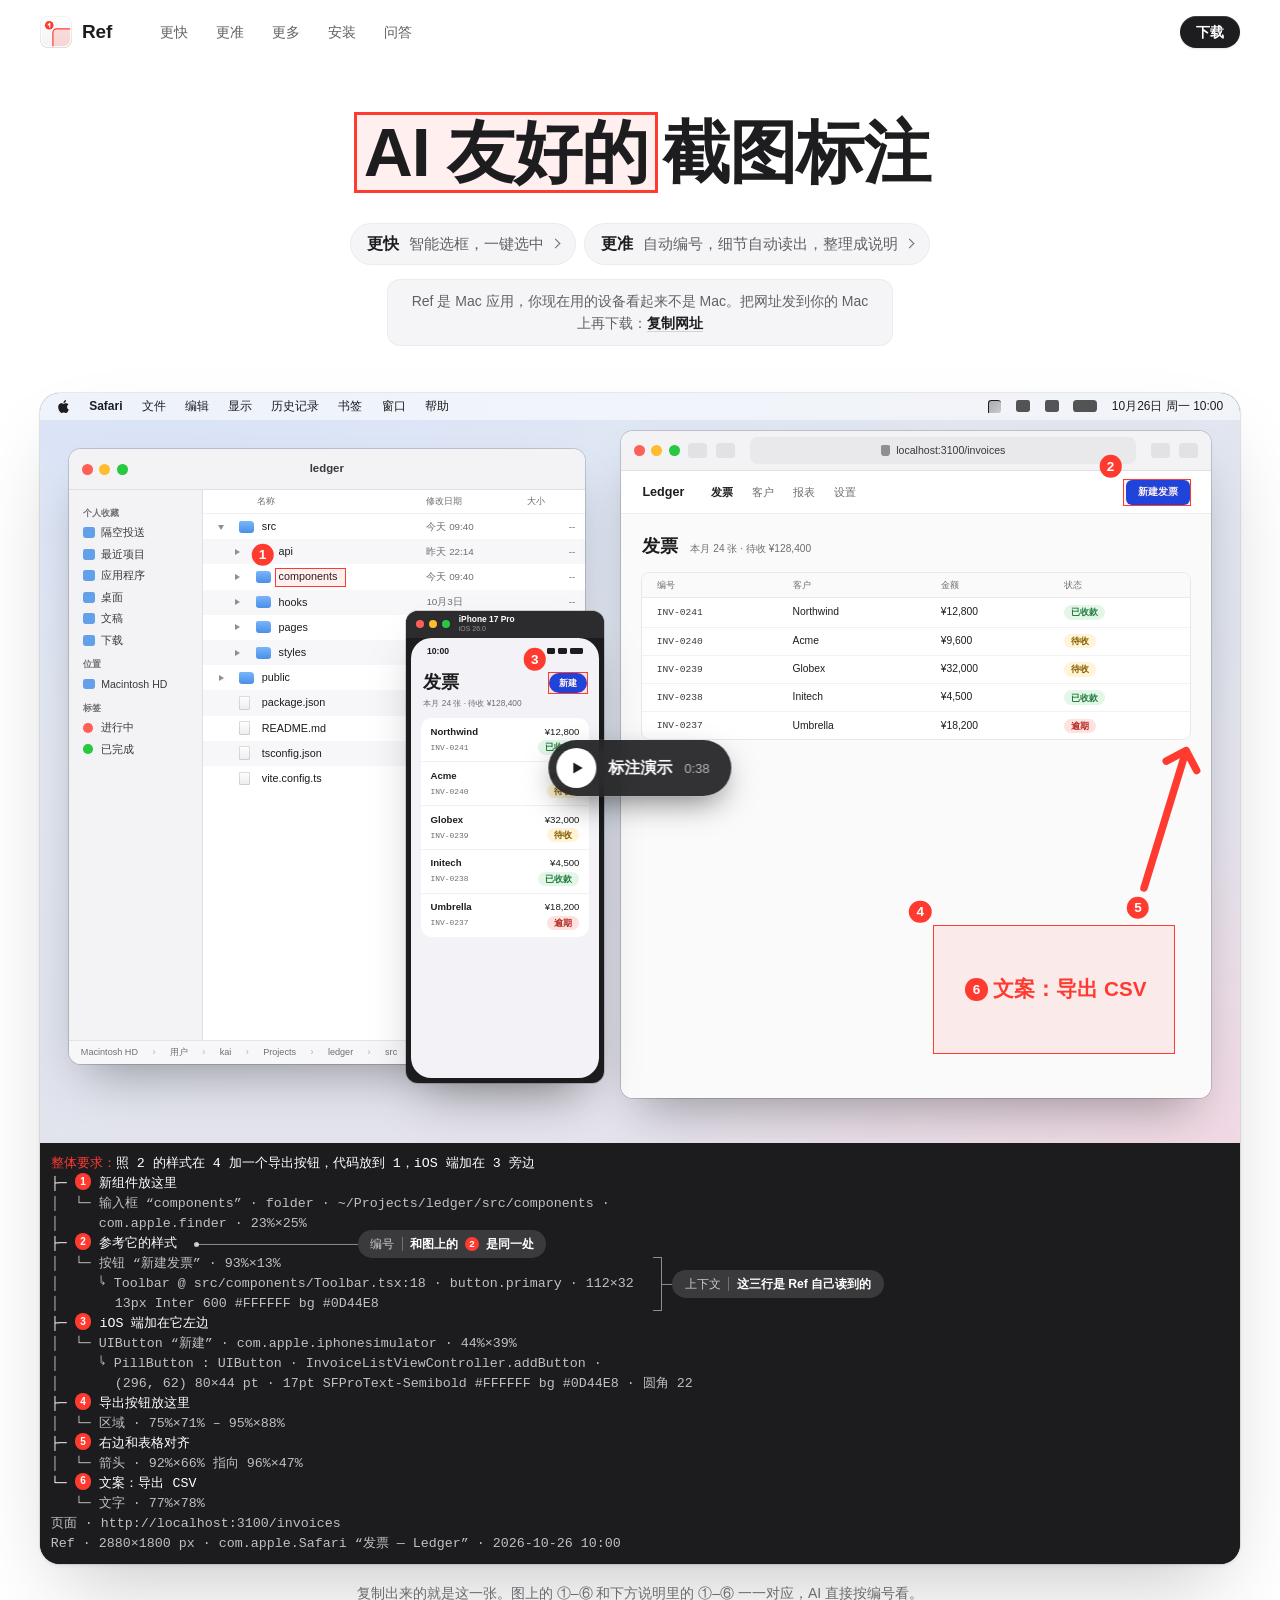
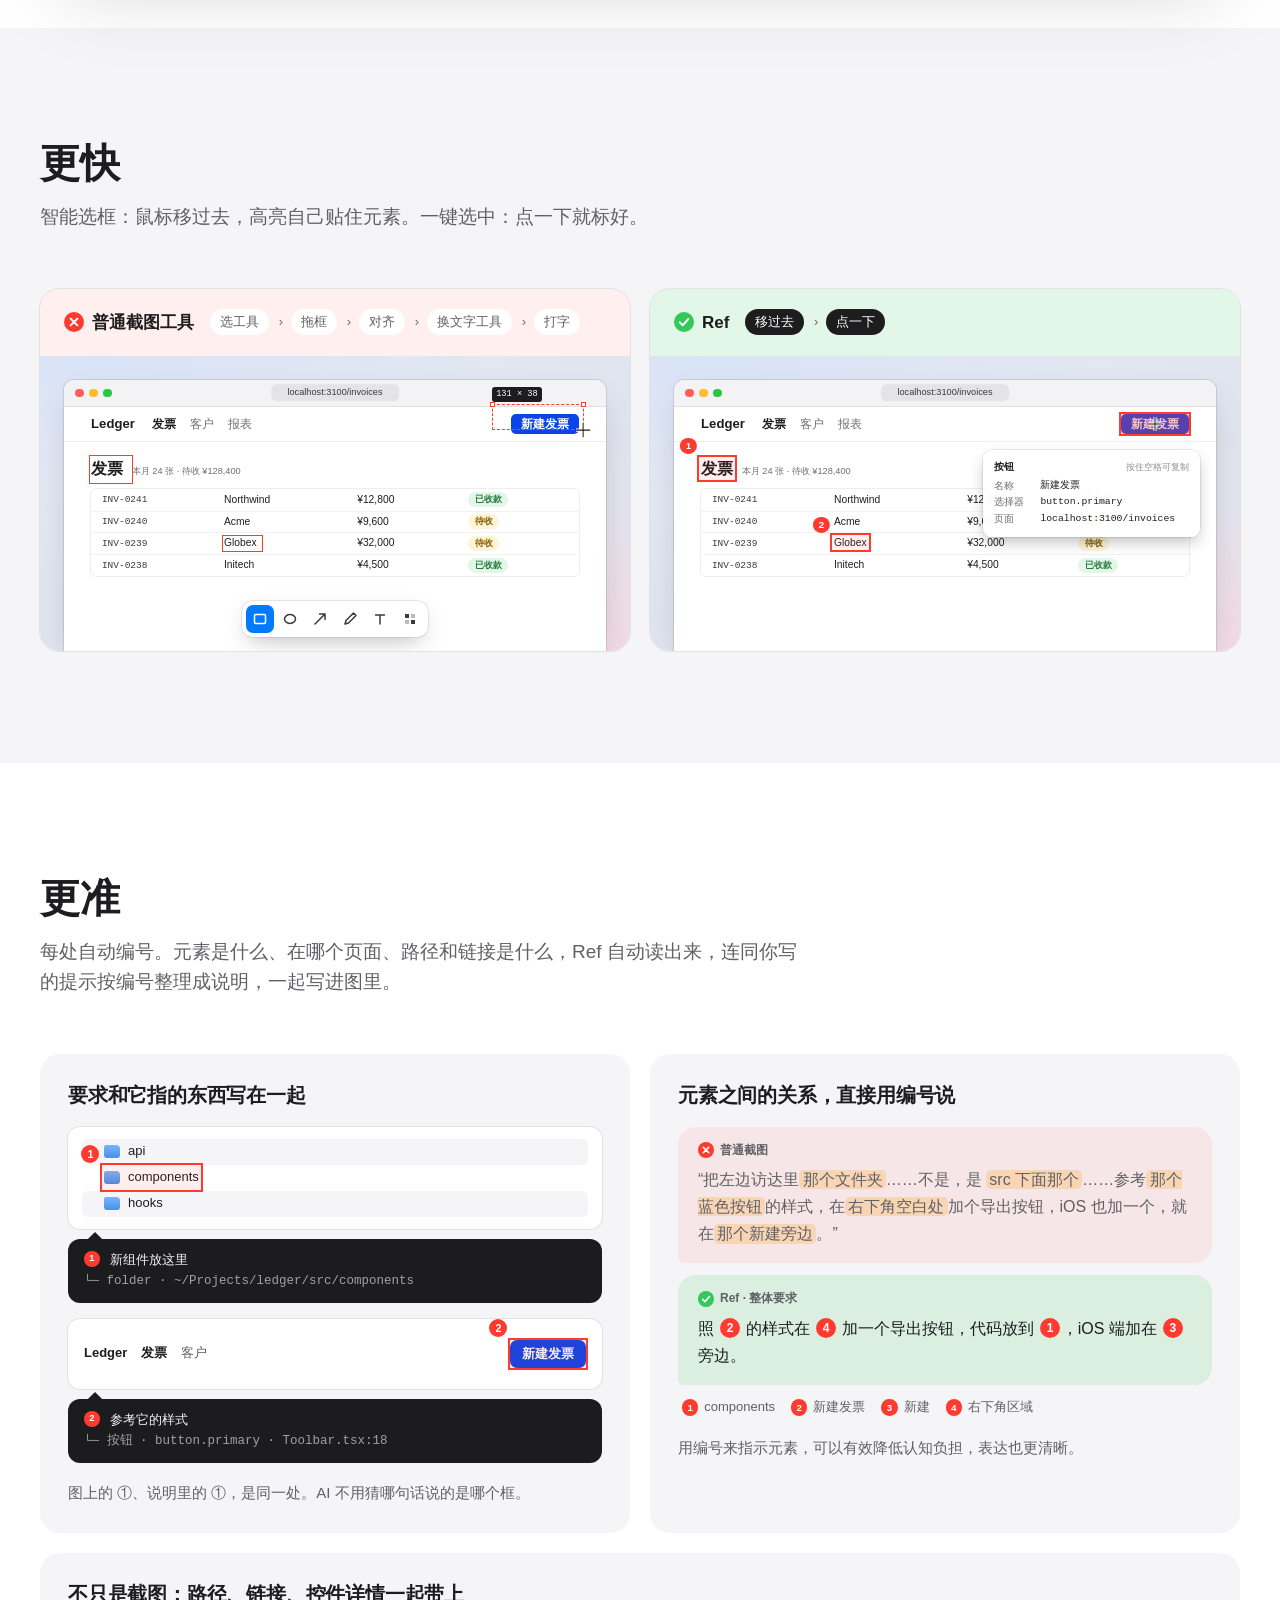
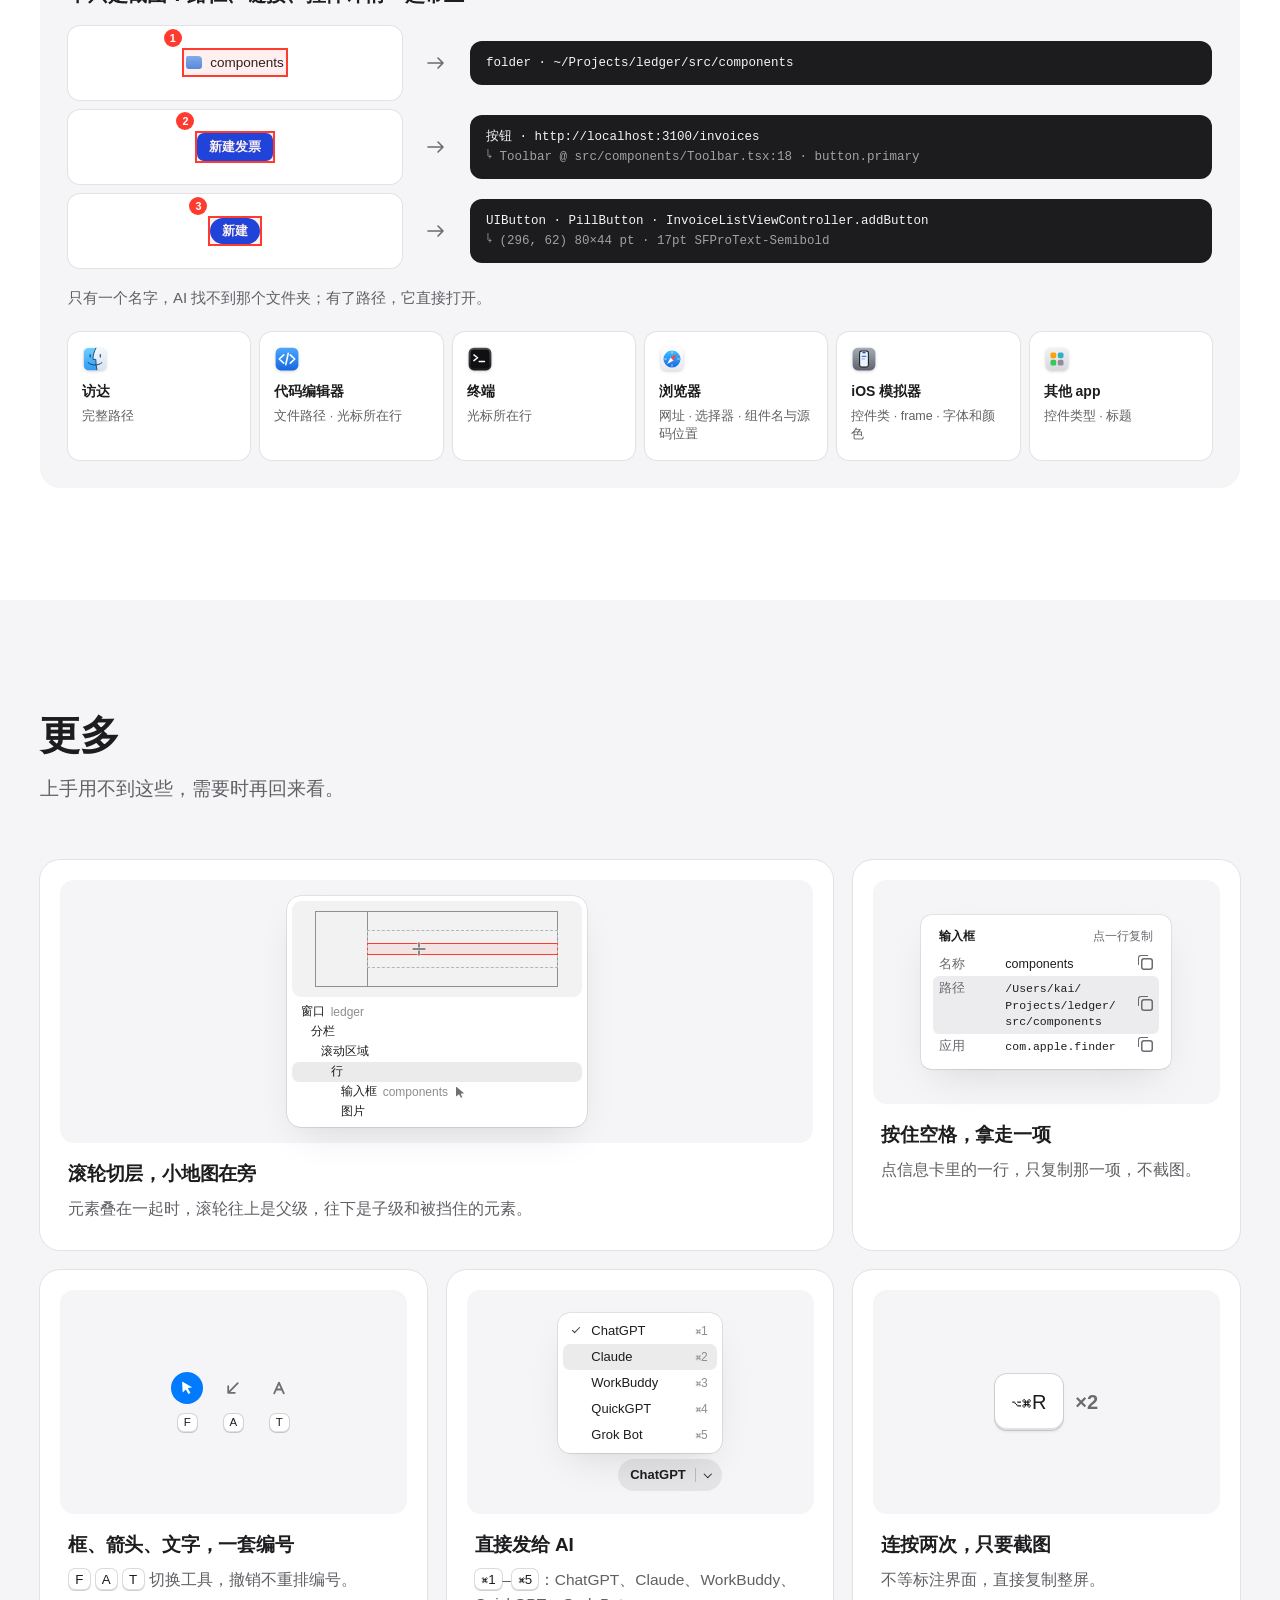
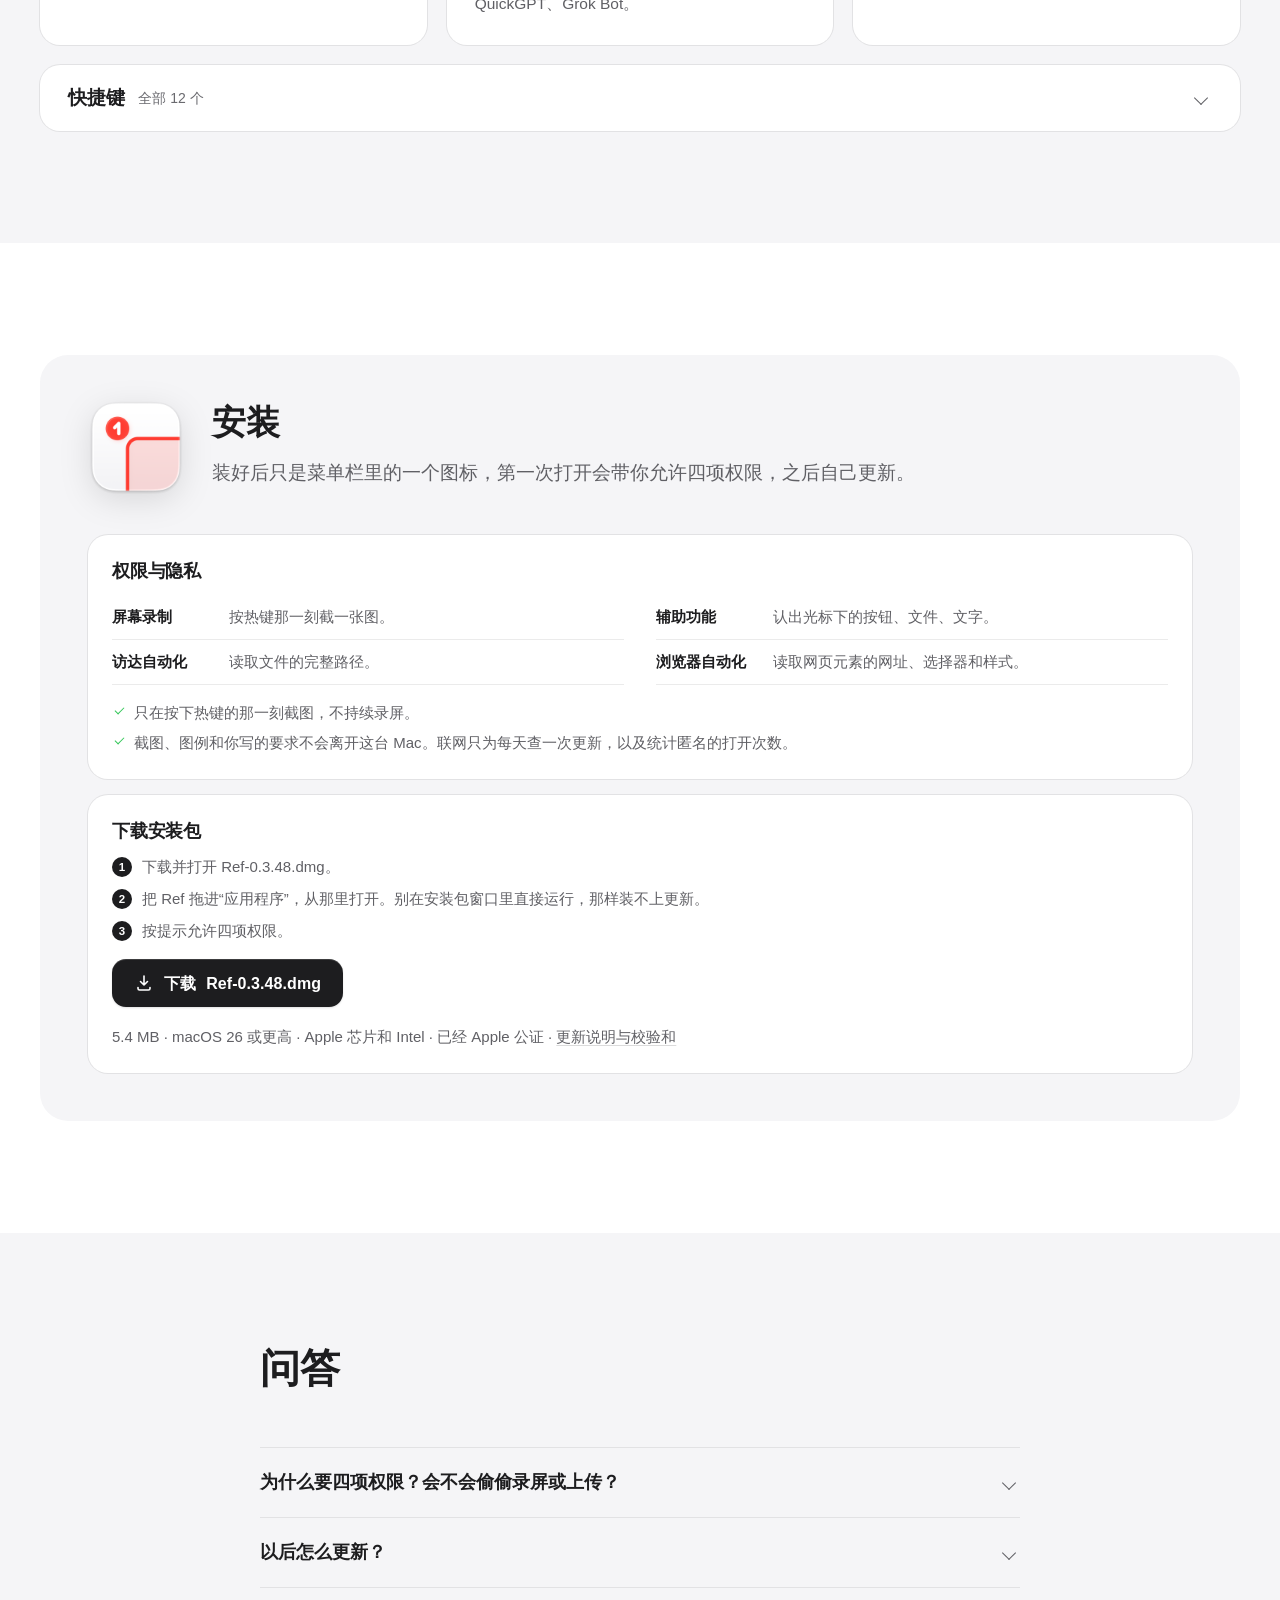
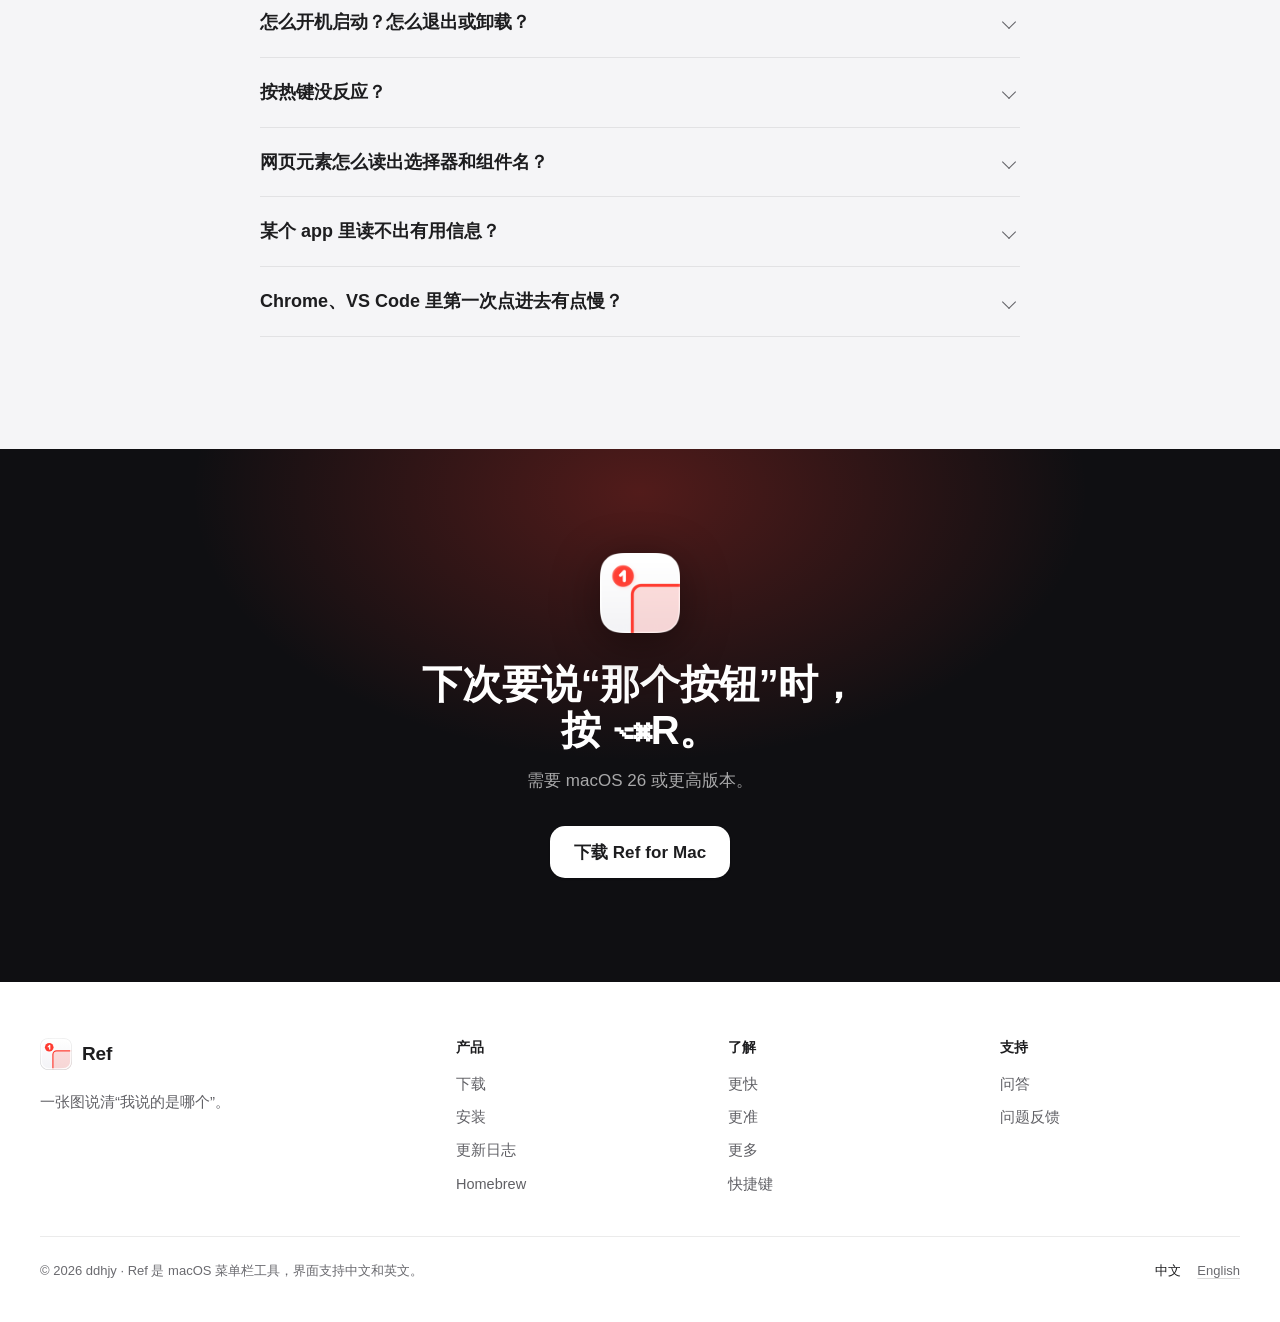
==== index.html @ 7cd7f017 "site: v0.3.48" ====
<!doctype html>
<html lang="zh-CN">
<head>
<meta charset="utf-8">
<meta name="viewport" content="width=device-width, initial-scale=1, viewport-fit=cover">
<title>Ref — AI 友好的截图标注 · macOS</title>
<meta name="description" content="AI 友好的截图标注，住在 macOS 菜单栏里。更快：智能选框，一键选中。更准：自动编号，细节自动读出，整理成说明。粘贴给 Cursor、ChatGPT、Claude 就行。">
<meta name="color-scheme" content="light dark">
<meta name="theme-color" media="(prefers-color-scheme: light)" content="#ffffff">
<meta name="theme-color" media="(prefers-color-scheme: dark)" content="#161617">
<meta name="application-name" content="Ref">
<meta name="apple-mobile-web-app-title" content="Ref">

<link rel="canonical" href="https://ref.suixinapp.com/">
<link rel="alternate" hreflang="zh-Hans" href="https://ref.suixinapp.com/">
<link rel="alternate" hreflang="en" href="https://ref.suixinapp.com/en/">
<link rel="alternate" hreflang="x-default" href="https://ref.suixinapp.com/">

<meta property="og:type" content="website">
<meta property="og:site_name" content="Ref">
<meta property="og:locale" content="zh_CN">
<meta property="og:locale:alternate" content="en_US">
<meta property="og:title" content="Ref — AI 友好的截图标注">
<meta property="og:description" content="更快：智能选框，一键选中。更准：自动编号，细节自动读出，整理成说明。粘贴给 Cursor、ChatGPT、Claude 就行。">
<meta property="og:url" content="https://ref.suixinapp.com/">
<meta property="og:image" content="https://ref.suixinapp.com/assets/img/og.png">
<meta property="og:image:width" content="1200">
<meta property="og:image:height" content="630">
<meta property="og:image:alt" content="Ref：截图上的编号标记和底部的标注说明">
<meta name="twitter:card" content="summary_large_image">
<meta name="twitter:title" content="Ref — AI 友好的截图标注">
<meta name="twitter:description" content="智能选框，一键选中；自动编号，细节自动读出，整理成说明。粘贴给 Cursor、ChatGPT、Claude 就行。">
<meta name="twitter:image" content="https://ref.suixinapp.com/assets/img/og.png">

<link rel="icon" href="assets/img/favicon.svg" type="image/svg+xml">
<link rel="icon" href="assets/img/favicon-32.png" type="image/png" sizes="32x32">
<link rel="apple-touch-icon" href="assets/img/apple-touch-icon.png">
<link rel="manifest" href="site.webmanifest">

<link rel="preload" href="assets/img/brand.svg" as="image" type="image/svg+xml">
<link rel="preconnect" href="https://api.github.com" crossorigin>
<link rel="stylesheet" href="assets/site.css">
<script src="assets/lang.js"></script>
<script type="application/ld+json">
{
  "@context": "https://schema.org",
  "@type": "SoftwareApplication",
  "name": "Ref",
  "operatingSystem": "macOS 26",
  "applicationCategory": "UtilitiesApplication",
  "description": "AI 友好的截图标注，住在 macOS 菜单栏里。按热键，点一下你想说的东西：Ref 自动贴住元素并编号，把你的要求、元素的路径和链接一起写进图里，放进剪贴板。",
  "softwareVersion": "0.3.48",
  "downloadUrl": "https://github.com/ddhjy/ref-releases/releases/latest",
  "releaseNotes": "https://github.com/ddhjy/ref-releases/releases",
  "offers": { "@type": "Offer", "price": "0", "priceCurrency": "USD" },
  "inLanguage": ["zh-Hans", "en"],
  "image": "https://ref.suixinapp.com/assets/img/icon-512.png",
  "url": "https://ref.suixinapp.com/"
}
</script>
</head>
<body>
<a class="skip" href="#main">跳到正文</a>

<header class="site-header">
  <div class="container nav-bar">
    <a class="brand" href="./" aria-label="Ref 首页">
      <img src="assets/img/brand.svg" width="32" height="32" alt="" decoding="async">
      <span>Ref</span>
    </a>
    <nav class="nav-links" id="nav" aria-label="页面导航">
      <a href="#faster">更快</a>
      <a href="#precise">更准</a>
      <a href="#details">更多</a>
      <a href="#install">安装</a>
      <a href="#faq">问答</a>
    </nav>
    <div class="nav-actions">
      <a class="btn btn-primary btn-sm" href="#install">下载</a>
      <button class="nav-toggle" type="button" aria-expanded="false" aria-controls="nav" aria-label="打开菜单">
        <span></span><span></span>
      </button>
    </div>
  </div>
</header>

<main id="main">

<!-- ========== Hero ========== -->
<section class="hero" aria-labelledby="hero-title">
  <div class="container hero-copy">
    <h1 id="hero-title"><span class="mark">AI 友好的</span><span class="nowrap">截图标注</span></h1>
    <ul class="lede-2">
      <li><a href="#faster"><b>更快</b><span>智能选框，一键选中</span></a></li>
      <li><a href="#precise"><b>更准</b><span>自动编号，细节自动读出，整理成说明</span></a></li>
    </ul>
    <p class="notice" data-old-macos hidden>你的 Mac 是 macOS <span data-macos-version></span>，Ref 需要 macOS 26。先到“系统设置 → 通用 → 软件更新”升级系统，再回来下载。</p>
    <p class="notice" data-not-mac hidden>Ref 是 Mac 应用，你现在用的设备看起来不是 Mac。把网址发到你的 Mac 上再下载：<button class="link-btn copy" type="button" data-copy="https://ref.suixinapp.com/"><span class="copy-idle">复制网址</span><span class="copy-done">已复制</span></button></p>
  </div>
  <div class="container-wide">
    <figure class="demo" aria-label="Ref 复制出来的一张图：截图上有六个编号标记，底部的标注说明逐条写明每个标记指的是什么">
      <div class="demo-frame">
      <div class="demo-screen" aria-hidden="true">
        <div class="mbar">
          <span class="mbar-apple"></span>
          <b>Safari</b><span>文件</span><span>编辑</span><span>显示</span><span>历史记录</span><span>书签</span><span>窗口</span><span>帮助</span>
          <span class="mbar-right"><i class="mbar-ref"></i><i class="mbar-glyph"></i><i class="mbar-glyph"></i><i class="mbar-glyph wide"></i><span>10月26日 周一 10:00</span></span>
        </div>

        <div class="win win-finder">
          <div class="win-bar">
            <span class="lights"><i></i><i></i><i></i></span>
            <span class="win-title">ledger</span>
          </div>
          <div class="finder">
            <aside class="finder-side">
              <p>个人收藏</p>
              <span>隔空投送</span><span>最近项目</span><span>应用程序</span><span>桌面</span><span>文稿</span><span>下载</span>
              <p>位置</p>
              <span>Macintosh HD</span>
              <p>标签</p>
              <span class="tag"><i style="--c:#ff5f57"></i>进行中</span><span class="tag"><i style="--c:#28c840"></i>已完成</span>
            </aside>
            <div class="finder-list">
              <div class="finder-head"><span>名称</span><span>修改日期</span><span>大小</span></div>
              <div class="row"><em class="tri open"></em><i class="ico folder"></i><span>src</span><span>今天 09:40</span><span>--</span></div>
              <div class="row deep"><em class="tri"></em><i class="ico folder"></i><span>api</span><span>昨天 22:14</span><span>--</span></div>
              <div class="row deep" data-mark="1"><em class="tri"></em><i class="ico folder"></i><span>components</span><span>今天 09:40</span><span>--</span></div>
              <div class="row deep"><em class="tri"></em><i class="ico folder"></i><span>hooks</span><span>10月3日</span><span>--</span></div>
              <div class="row deep"><em class="tri"></em><i class="ico folder"></i><span>pages</span><span>今天 09:12</span><span>--</span></div>
              <div class="row deep"><em class="tri"></em><i class="ico folder"></i><span>styles</span><span>9月30日</span><span>--</span></div>
              <div class="row"><em class="tri"></em><i class="ico folder"></i><span>public</span><span>9月28日</span><span>--</span></div>
              <div class="row"><em></em><i class="ico file"></i><span>package.json</span><span>今天 09:12</span><span>2 KB</span></div>
              <div class="row"><em></em><i class="ico file"></i><span>README.md</span><span>9月28日</span><span>4 KB</span></div>
              <div class="row"><em></em><i class="ico file"></i><span>tsconfig.json</span><span>9月28日</span><span>1 KB</span></div>
              <div class="row"><em></em><i class="ico file"></i><span>vite.config.ts</span><span>9月28日</span><span>1 KB</span></div>
            </div>
          </div>
          <div class="finder-path"><span>Macintosh HD</span><span>用户</span><span>kai</span><span>Projects</span><span>ledger</span><span>src</span></div>
        </div>

        <div class="win win-safari">
          <div class="win-bar safari-bar">
            <span class="lights"><i></i><i></i><i></i></span>
            <span class="sf-btn"></span><span class="sf-btn"></span>
            <span class="url"><i></i>localhost:3100/invoices</span>
            <span class="sf-btn"></span><span class="sf-btn"></span>
          </div>
          <div class="page">
            <div class="page-nav">
              <b>Ledger</b>
              <span class="on">发票</span><span>客户</span><span>报表</span><span>设置</span>
              <span class="page-btn" data-mark="2">新建发票</span>
            </div>
            <div class="page-body">
              <div class="page-h"><span>发票</span><small>本月 24 张 · 待收 ¥128,400</small></div>
              <div class="table">
                <div class="th"><span>编号</span><span>客户</span><span>金额</span><span>状态</span></div>
                <div class="tr"><span>INV-0241</span><span>Northwind</span><span>¥12,800</span><span class="st paid">已收款</span></div>
                <div class="tr"><span>INV-0240</span><span>Acme</span><span>¥9,600</span><span class="st">待收</span></div>
                <div class="tr"><span>INV-0239</span><span>Globex</span><span>¥32,000</span><span class="st">待收</span></div>
                <div class="tr"><span>INV-0238</span><span>Initech</span><span>¥4,500</span><span class="st paid">已收款</span></div>
                <div class="tr"><span>INV-0237</span><span>Umbrella</span><span>¥18,200</span><span class="st late">逾期</span></div>
              </div>
            </div>
          </div>
        </div>

        <div class="win win-sim">
          <div class="win-bar sim-bar">
            <span class="lights"><i></i><i></i><i></i></span>
            <span class="sim-name"><b>iPhone 17 Pro</b><small>iOS 26.0</small></span>
          </div>
          <div class="phone">
            <div class="phone-status"><b>10:00</b><span><i></i><i></i><i class="wide"></i></span></div>
            <div class="phone-nav"><b>发票</b><span class="phone-btn" data-mark="3">新建</span></div>
            <div class="phone-sub">本月 24 张 · 待收 ¥128,400</div>
            <div class="phone-list">
              <div class="phone-cell"><b>Northwind</b><span>¥12,800</span><small>INV-0241</small><span class="st paid">已收款</span></div>
              <div class="phone-cell"><b>Acme</b><span>¥9,600</span><small>INV-0240</small><span class="st">待收</span></div>
              <div class="phone-cell"><b>Globex</b><span>¥32,000</span><small>INV-0239</small><span class="st">待收</span></div>
              <div class="phone-cell"><b>Initech</b><span>¥4,500</span><small>INV-0238</small><span class="st paid">已收款</span></div>
              <div class="phone-cell"><b>Umbrella</b><span>¥18,200</span><small>INV-0237</small><span class="st late">逾期</span></div>
            </div>
          </div>
        </div>

        <!-- Marks as the app draws them: a square ring outside the frame, the badge off its
             top-left corner; a straight arrow with the badge behind its tail; text beside its badge. -->
        <span class="mk mk-frame" style="--x:19.7%;--y:23.4%;--w:5.7%;--h:2.3%" data-n="1"><b>1</b></span>
        <span class="mk mk-frame" style="--x:90.36%;--y:11.58%;--w:5.44%;--h:3.36%" data-n="2"><b>2</b></span>
        <span class="mk mk-frame" style="--x:42.39%;--y:37.32%;--w:3.16%;--h:2.72%" data-n="3"><b>3</b></span>
        <span class="mk mk-region" style="--x:74.5%;--y:71%;--w:20%;--h:17%" data-n="4"><b>4</b></span>
        <svg class="mk mk-arrow" viewBox="0 0 1000 625" preserveAspectRatio="none" data-n="5" data-tail="920 412.5" data-head="956 295">
          <path d="M920 412.5 L955.08 297.99 M938.52 306.78 L955.08 297.99 L963.87 314.55"/>
        </svg>
        <span class="mk mk-badge-only" style="--x:92%;--y:66%;--ux:0.2929;--uy:-0.9561" data-n="5"><b>5</b></span>
        <span class="mk mk-text" style="--x:77.1%;--y:78%" data-n="6"><b>6</b>文案：导出 CSV</span>
      </div>

      <pre class="demo-legend" data-legend><span class="ll" data-n="0"><em>整体要求：</em>照 2 的样式在 4 加一个导出按钮，代码放到 1，iOS 端加在 3 旁边</span>
<span class="ll" data-n="1">├─ <i class="lb" data-n="1">①</i> 新组件放这里
<s>│  └─ 输入框 “components” · folder · ~/Projects/ledger/src/components ·
│     com.apple.finder · 23%×25%</s></span>
<span class="ll" data-n="2">├─ <i class="lb" data-n="2">②</i> 参考它的样式
<s>│  └─ 按钮 “新建发票” · 93%×13%
│     ↳ Toolbar @ src/components/Toolbar.tsx:18 · button.primary · 112×32
│       13px Inter 600 #FFFFFF bg #0D44E8</s></span>
<span class="ll" data-n="3">├─ <i class="lb" data-n="3">③</i> iOS 端加在它左边
<s>│  └─ UIButton “新建” · com.apple.iphonesimulator · 44%×39%
│     ↳ PillButton : UIButton · InvoiceListViewController.addButton ·
│       (296, 62) 80×44 pt · 17pt SFProText-Semibold #FFFFFF bg #0D44E8 · 圆角 22</s></span>
<span class="ll" data-n="4">├─ <i class="lb" data-n="4">④</i> 导出按钮放这里
<s>│  └─ 区域 · 75%×71% – 95%×88%</s></span>
<span class="ll" data-n="5">├─ <i class="lb" data-n="5">⑤</i> 右边和表格对齐
<s>│  └─ 箭头 · 92%×66% 指向 96%×47%</s></span>
<span class="ll" data-n="6">└─ <i class="lb" data-n="6">⑥</i> 文案：导出 CSV
<s>   └─ 文字 · 77%×78%</s></span>
<span class="ll sig" data-n="7">页面 · http://localhost:3100/invoices
Ref · 2880×1800 px · com.apple.Safari “发票 — Ledger” · 2026-10-26 10:00</span></pre>
      <!-- Notes on the picture, not part of it: the caption says the same in words. -->
      <ul class="demo-guides" aria-hidden="true">
        <li class="dg dg-num" style="--x:26.5cqw;--from:13cqw;--line:4"><span>编号</span><i></i>和图上的 <b>2</b> 是同一处</li>
        <li class="dg dg-read" style="--x:51cqw;--line:5;--lines:3"><span>上下文</span><i></i>这三行是 Ref 自己读到的</li>
      </ul>
      </div>
      <figcaption class="demo-caption">复制出来的就是这一张。图上的 ①–⑥ 和下方说明里的 ①–⑥ 一一对应，AI 直接按编号看。</figcaption>
    </figure>
  </div>
</section>

<!-- ========== Faster ========== -->
<section class="section section-alt" id="faster" aria-labelledby="faster-title">
  <div class="container">
    <header class="section-head">
      <h2 id="faster-title">更快</h2>
      <p class="section-lede">智能选框：鼠标移过去，高亮自己贴住元素。一键选中：点一下就标好。</p>
    </header>

    <div class="vs2">
      <figure class="vs2-item">
        <figcaption>
          <b>普通截图工具</b>
          <ul class="chips"><li>选工具</li><li>拖框</li><li>对齐</li><li>换文字工具</li><li>打字</li></ul>
        </figcaption>
        <div class="mini-wrap" aria-hidden="true">
          <div class="mini">
            <div class="mini-bar"><span class="mini-lights"><i></i><i></i><i></i></span><span class="mini-url">localhost:3100/invoices</span></div>
            <div class="mini-nav"><b>Ledger</b><span class="on">发票</span><span>客户</span><span>报表</span><span class="mini-btn">新建发票<i class="plain-box"><small>131 × 38</small><svg class="xhair" viewBox="0 0 16 16"><path d="M8 1v14M1 8h14" stroke="#fff" stroke-width="3"/><path d="M8 1v14M1 8h14" stroke="#1d1d1f" stroke-width="1"/></svg></i></span></div>
            <div class="mini-body">
              <div class="mini-h"><span class="mini-hw plain-prev">发票</span><small>本月 24 张 · 待收 ¥128,400</small></div>
              <div class="mini-table">
                <div class="mini-tr"><span>INV-0241</span><span>Northwind</span><span>¥12,800</span><span><i class="mini-st paid">已收款</i></span></div>
                <div class="mini-tr"><span>INV-0240</span><span>Acme</span><span>¥9,600</span><span><i class="mini-st">待收</i></span></div>
                <div class="mini-tr"><span>INV-0239</span><span><i class="plain-prev">Globex</i></span><span>¥32,000</span><span><i class="mini-st">待收</i></span></div>
                <div class="mini-tr"><span>INV-0238</span><span>Initech</span><span>¥4,500</span><span><i class="mini-st paid">已收款</i></span></div>
              </div>
            </div>
          </div>
          <div class="plain-tools">
            <i class="pt on"><svg viewBox="0 0 16 16"><rect x="2.5" y="3.5" width="11" height="9" rx="1"/></svg></i>
            <i class="pt"><svg viewBox="0 0 16 16"><ellipse cx="8" cy="8" rx="5.5" ry="4.5"/></svg></i>
            <i class="pt"><svg viewBox="0 0 16 16"><path d="M3 13 13 3M7.5 3H13v5.5"/></svg></i>
            <i class="pt"><svg viewBox="0 0 16 16"><path d="m3 13 1-3.5L11.5 2 14 4.5 6.5 12 3 13Z"/></svg></i>
            <i class="pt"><svg viewBox="0 0 16 16"><path d="M3.5 4h9M8 4v9"/></svg></i>
            <i class="pt"><svg viewBox="0 0 16 16"><path d="M3 3h4v4H3zM9 9h4v4H9z" fill="currentColor" stroke="none"/><path d="M9 3h4v4H9zM3 9h4v4H3z" fill="currentColor" stroke="none" opacity=".35"/></svg></i>
          </div>
        </div>
      </figure>

      <figure class="vs2-item is-ref">
        <figcaption>
          <b>Ref</b>
          <ul class="chips"><li>移过去</li><li>点一下</li></ul>
        </figcaption>
        <div class="mini-wrap" aria-hidden="true">
          <div class="mini">
            <div class="mini-bar"><span class="mini-lights"><i></i><i></i><i></i></span><span class="mini-url">localhost:3100/invoices</span></div>
            <div class="mini-nav"><b>Ledger</b><span class="on">发票</span><span>客户</span><span>报表</span><span class="mini-btn mm hover">新建发票<svg class="xhair mini-cursor" viewBox="0 0 16 16"><path d="M8 1v14M1 8h14" stroke="#fff" stroke-width="3"/><path d="M8 1v14M1 8h14" stroke="#1d1d1f" stroke-width="1"/></svg></span></div>
            <div class="mini-body">
              <div class="mini-h"><span class="mini-hw mm set" data-n="1">发票</span><small>本月 24 张 · 待收 ¥128,400</small></div>
              <div class="mini-table">
                <div class="mini-tr"><span>INV-0241</span><span>Northwind</span><span>¥12,800</span><span><i class="mini-st paid">已收款</i></span></div>
                <div class="mini-tr"><span>INV-0240</span><span>Acme</span><span>¥9,600</span><span><i class="mini-st">待收</i></span></div>
                <div class="mini-tr"><span>INV-0239</span><span><i class="mm set" data-n="2">Globex</i></span><span>¥32,000</span><span><i class="mini-st">待收</i></span></div>
                <div class="mini-tr"><span>INV-0238</span><span>Initech</span><span>¥4,500</span><span><i class="mini-st paid">已收款</i></span></div>
              </div>
            </div>
            <div class="mini-card">
              <b>按钮<small>按住空格可复制</small></b>
              <span><i>名称</i><em>新建发票</em></span>
              <span><i>选择器</i><em>button.primary</em></span>
              <span><i>页面</i><em>localhost:3100/invoices</em></span>
            </div>
          </div>
        </div>
      </figure>
    </div>
  </div>
</section>

<!-- ========== More precise ========== -->
<section class="section" id="precise" aria-labelledby="precise-title">
  <div class="container">
    <header class="section-head">
      <h2 id="precise-title">更准</h2>
      <p class="section-lede">每处自动编号。元素是什么、在哪个页面、路径和链接是什么，Ref 自动读出来，连同你写的提示按编号整理成说明，一起写进图里。</p>
    </header>

    <div class="precise-grid">
      <article class="pblock">
        <h3>要求和它指的东西写在一起</h3>
        <div class="bind" aria-hidden="true">
          <div class="bind-col">
            <div class="bind-crop crop-finder">
              <div class="crow"><i class="cico"></i>api</div>
              <div class="crow"><span class="ctx-folder mm set" data-n="1"><i class="cico"></i>components</span></div>
              <div class="crow"><i class="cico"></i>hooks</div>
            </div>
            <pre class="bind-line"><i class="lb" data-n="1">①</i> 新组件放这里
<s>└─ folder · ~/Projects/ledger/src/components</s></pre>
          </div>
          <div class="bind-col">
            <div class="bind-crop crop-page"><b>Ledger</b><span class="on">发票</span><span>客户</span><span class="cbtn mm set" data-n="2">新建发票</span></div>
            <pre class="bind-line"><i class="lb" data-n="2">②</i> 参考它的样式
<s>└─ 按钮 · button.primary · Toolbar.tsx:18</s></pre>
          </div>
        </div>
        <p class="pblock-note">图上的 ①、说明里的 ①，是同一处。AI 不用猜哪句话说的是哪个框。</p>
      </article>

      <article class="pblock">
        <h3>元素之间的关系，直接用编号说</h3>
        <div class="relate">
          <blockquote class="say say-before">
            <span class="say-tag">普通截图</span>
            <p>“把左边访达里<mark>那个文件夹</mark>……不是，是 <mark>src 下面那个</mark>……参考<mark>那个蓝色按钮</mark>的样式，在<mark>右下角空白处</mark>加个导出按钮，iOS 也加一个，就在<mark>那个新建旁边</mark>。”</p>
          </blockquote>
          <blockquote class="say say-after">
            <span class="say-tag">Ref · 整体要求</span>
            <p>照 <i class="lb" data-n="2">②</i> 的样式在 <i class="lb" data-n="4">④</i> 加一个导出按钮，代码放到 <i class="lb" data-n="1">①</i>，iOS 端加在 <i class="lb" data-n="3">③</i> 旁边。</p>
          </blockquote>
          <ul class="relate-key" aria-hidden="true">
            <li><i class="lb" data-n="1">①</i>components</li>
            <li><i class="lb" data-n="2">②</i>新建发票</li>
            <li><i class="lb" data-n="3">③</i>新建</li>
            <li><i class="lb" data-n="4">④</i>右下角区域</li>
          </ul>
        </div>
        <p class="pblock-note">用编号来指示元素，可以有效降低认知负担，表达也更清晰。</p>
      </article>

      <article class="pblock pblock-wide">
        <h3>不只是截图：路径、链接、控件详情一起带上</h3>
        <ul class="ctx" aria-hidden="true">
          <li>
            <span class="ctx-el"><span class="ctx-folder mm set" data-n="1"><i class="cico"></i>components</span></span>
            <span class="ctx-arrow"><svg viewBox="0 0 24 24"><path d="M4 12h15m0 0-5-5m5 5-5 5"/></svg></span>
            <pre class="ctx-info">folder · ~/Projects/ledger/src/components</pre>
          </li>
          <li>
            <span class="ctx-el"><span class="ctx-btn mm set" data-n="2">新建发票</span></span>
            <span class="ctx-arrow"><svg viewBox="0 0 24 24"><path d="M4 12h15m0 0-5-5m5 5-5 5"/></svg></span>
            <pre class="ctx-info">按钮 · http://localhost:3100/invoices
<s>↳ Toolbar @ src/components/Toolbar.tsx:18 · button.primary</s></pre>
          </li>
          <li>
            <span class="ctx-el"><span class="ctx-pill mm set" data-n="3">新建</span></span>
            <span class="ctx-arrow"><svg viewBox="0 0 24 24"><path d="M4 12h15m0 0-5-5m5 5-5 5"/></svg></span>
            <pre class="ctx-info">UIButton · PillButton · InvoiceListViewController.addButton
<s>↳ (296, 62) 80×44 pt · 17pt SFProText-Semibold</s></pre>
          </li>
        </ul>
        <p class="pblock-note">只有一个名字，AI 找不到那个文件夹；有了路径，它直接打开。</p>
        <ul class="reads-row">
          <li><img class="app-icon" src="assets/img/app-finder.svg" alt="" width="26" height="26"><b>访达</b><span>完整路径</span></li>
          <li><img class="app-icon" src="assets/img/app-editor.svg" alt="" width="26" height="26"><b>代码编辑器</b><span>文件路径 · 光标所在行</span></li>
          <li><img class="app-icon" src="assets/img/app-terminal.svg" alt="" width="26" height="26"><b>终端</b><span>光标所在行</span></li>
          <li><img class="app-icon" src="assets/img/app-browser.svg" alt="" width="26" height="26"><b>浏览器</b><span>网址 · 选择器 · 组件名与源码位置</span></li>
          <li><img class="app-icon" src="assets/img/app-simulator.svg" alt="" width="26" height="26"><b>iOS 模拟器</b><span>控件类 · frame · 字体和颜色</span></li>
          <li><img class="app-icon" src="assets/img/app-other.svg" alt="" width="26" height="26"><b>其他 app</b><span>控件类型 · 标题</span></li>
        </ul>
      </article>
    </div>
  </div>
</section>

<!-- ========== Details ========== -->
<section class="section section-alt" id="details" aria-labelledby="details-title">
  <div class="container">
    <header class="section-head">
      <h2 id="details-title">更多</h2>
      <p class="section-lede">上手用不到这些，需要时再回来看。</p>
    </header>
    <div class="bento details">
      <article class="card card-wide">
        <div class="card-visual">
          <div class="lmap">
            <div class="map-wire">
              <i class="w w1"></i><i class="w w2"></i><i class="w w3 sel"></i><i class="w w4 dash"></i>
              <span class="cross"></span>
            </div>
            <ul class="map-rows">
              <li>窗口 <s>ledger</s></li>
              <li class="in1">分栏</li>
              <li class="in2">滚动区域</li>
              <li class="in3 sel">行</li>
              <li class="in4">输入框 <s>components</s><i class="hit"></i></li>
              <li class="in4">图片</li>
            </ul>
          </div>
        </div>
        <h3>滚轮切层，小地图在旁</h3>
        <p>元素叠在一起时，滚轮往上是父级，往下是子级和被挡住的元素。</p>
      </article>
      <article class="card">
        <div class="card-visual">
          <div class="hover-card small">
            <div class="hover-row"><span>输入框</span><em>点一行复制</em></div>
            <div class="hover-row"><span>名称</span><b>components</b><i class="cp"></i></div>
            <div class="hover-row on"><span>路径</span><code>/Users/<wbr>kai/<wbr>Projects/<wbr>ledger/<wbr>src/<wbr>components</code><i class="cp"></i></div>
            <div class="hover-row"><span>应用</span><code>com.apple.finder</code><i class="cp"></i></div>
          </div>
        </div>
        <h3>按住空格，拿走一项</h3>
        <p>点信息卡里的一行，只复制那一项，不截图。</p>
      </article>
      <article class="card">
        <div class="card-visual">
          <div class="tools"><span class="tool on"><svg viewBox="0 0 16 16" aria-hidden="true"><path d="M3.4 1.8l9.4 5.4-4 1.1 2.4 4.3-1.9 1.1-2.4-4.3-3 2.9z" fill="currentColor"/></svg><kbd>F</kbd></span><span class="tool"><svg viewBox="0 0 16 16" aria-hidden="true"><path d="M12.5 3.5l-9 9m0-6.2v6.2h6.2" fill="none" stroke="currentColor" stroke-width="1.7" stroke-linecap="round" stroke-linejoin="round"/></svg><kbd>A</kbd></span><span class="tool"><svg viewBox="0 0 16 16" aria-hidden="true"><path d="M3.5 13L8 3l4.5 10M5.3 9.4h5.4" fill="none" stroke="currentColor" stroke-width="1.7" stroke-linecap="round" stroke-linejoin="round"/></svg><kbd>T</kbd></span></div>
        </div>
        <h3>框、箭头、文字，一套编号</h3>
        <p><kbd>F</kbd> <kbd>A</kbd> <kbd>T</kbd> 切换工具，撤销不重排编号。</p>
      </article>
      <article class="card">
        <div class="card-visual">
          <div class="send">
            <ul class="send-list"><li class="cur">ChatGPT<kbd>⌘1</kbd></li><li class="on">Claude<kbd>⌘2</kbd></li><li>WorkBuddy<kbd>⌘3</kbd></li><li>QuickGPT<kbd>⌘4</kbd></li><li>Grok Bot<kbd>⌘5</kbd></li></ul>
            <span class="send-btn">ChatGPT<i></i><b></b></span>
          </div>
        </div>
        <h3>直接发给 AI</h3>
        <p><kbd>⌘1</kbd>–<kbd>⌘5</kbd>：ChatGPT、Claude、WorkBuddy、QuickGPT、Grok Bot。</p>
      </article>
      <article class="card">
        <div class="card-visual">
          <div class="keys"><span class="keycap">⌥⌘R</span><span class="keys-x">×2</span></div>
        </div>
        <h3>连按两次，只要截图</h3>
        <p>不等标注界面，直接复制整屏。</p>
      </article>
    </div>

    <details class="fold" id="shortcuts">
      <summary><h3>快捷键</h3><span class="fold-hint">全部 12 个</span></summary>
      <div class="keys-table">
        <table>
          <tbody>
            <tr><th scope="row"><kbd>⌥⌘R</kbd></th><td>开始标注 / 完成并复制；连按两次直接截图并复制</td></tr>
            <tr><th scope="row">点击 / 拖拽</th><td>框选元素 / 框选区域</td></tr>
            <tr><th scope="row">滚轮</th><td>在光标下的元素之间切换：往上父级，往下子级和被遮挡的元素</td></tr>
            <tr><th scope="row">按住 <kbd>空格</kbd></th><td>锁住当前高亮的元素，点信息卡里的一行复制那一项</td></tr>
            <tr><th scope="row"><kbd>F</kbd> <kbd>A</kbd> <kbd>T</kbd></th><td>框选工具 / 箭头工具 / 文字工具</td></tr>
            <tr><th scope="row"><kbd>⌘Z</kbd> <kbd>⇧⌘Z</kbd></th><td>撤销 / 重做，编号不重排</td></tr>
          </tbody>
        </table>
        <table>
          <tbody>
            <tr><th scope="row"><kbd>Tab</kbd></th><td>进入印着 Tab 的那一行要求；在输入框中往下走到下一条</td></tr>
            <tr><th scope="row"><kbd>⏎</kbd></th><td>画布上进入当前那一行要求；输入框中回到画布。从不结束标注</td></tr>
            <tr><th scope="row"><kbd>⌘⏎</kbd></th><td>完成并复制</td></tr>
            <tr><th scope="row"><kbd>⌘1</kbd> … <kbd>⌘5</kbd></th><td>完成并发给 ChatGPT / Claude / WorkBuddy / QuickGPT / Grok Bot</td></tr>
            <tr><th scope="row"><kbd>Esc</kbd></th><td>退出一层；有内容时再按一次才放弃</td></tr>
            <tr><th scope="row"><kbd>⌘0</kbd></th><td>直接取消</td></tr>
          </tbody>
        </table>
      </div>
    </details>
  </div>
</section>

<!-- ========== Install ========== -->
<section class="section" id="install" aria-labelledby="install-title">
  <div class="container">
    <div class="install">
      <div class="install-head">
        <img src="assets/img/icon-256.png" width="96" height="96" alt="" decoding="async">
        <div>
          <h2 id="install-title">安装</h2>
          <p class="section-lede">装好后只是菜单栏里的一个图标，第一次打开会带你允许四项权限，之后自己更新。</p>
        </div>
      </div>
      <div class="privacy" id="privacy">
        <h3>权限与隐私</h3>
        <dl class="perms">
          <div><dt>屏幕录制</dt><dd>按热键那一刻截一张图。</dd></div>
          <div><dt>辅助功能</dt><dd>认出光标下的按钮、文件、文字。</dd></div>
          <div><dt>访达自动化</dt><dd>读取文件的完整路径。</dd></div>
          <div><dt>浏览器自动化</dt><dd>读取网页元素的网址、选择器和样式。</dd></div>
        </dl>
        <ul class="pledges">
          <li>只在按下热键的那一刻截图，不持续录屏。</li>
          <li>截图、图例和你写的要求不会离开这台 Mac。联网只为每天查一次更新，以及统计匿名的打开次数。</li>
        </ul>
      </div>
      <div class="install-ways">
        <div class="way">
          <h3>下载安装包</h3>
          <ol class="way-steps">
            <li>下载并打开 <span data-dmg-name>Ref-0.3.48.dmg</span>。</li>
            <li>把 Ref 拖进“应用程序”，从那里打开。别在安装包窗口里直接运行，那样装不上更新。</li>
            <li>按提示允许四项权限。</li>
          </ol>
          <a class="btn btn-primary" href="/download/Ref-0.3.48.dmg" data-download-dmg>
            <svg class="i" viewBox="0 0 20 20" aria-hidden="true"><path d="M10 3v9m0 0 3.5-3.5M10 12 6.5 8.5M4 14.5v1A1.5 1.5 0 0 0 5.5 17h9a1.5 1.5 0 0 0 1.5-1.5v-1"/></svg>
            下载 <span data-dmg-name>Ref-0.3.48.dmg</span>
          </a>
          <p class="way-meta"><span data-dmg-size>5.4 MB</span> · macOS 26 或更高 · Apple 芯片和 Intel · 已经 Apple 公证 · <a href="https://github.com/ddhjy/ref-releases/releases/latest" data-release-link>更新说明与校验和</a></p>
        </div>
      </div>
    </div>
  </div>
</section>

<!-- ========== FAQ ========== -->
<section class="section section-alt" id="faq" aria-labelledby="faq-title">
  <div class="container narrow">
    <header class="section-head">
      <h2 id="faq-title">问答</h2>
    </header>
    <div class="faq">
      <details>
        <summary>为什么要四项权限？会不会偷偷录屏或上传？</summary>
        <p>每项权限只做一件事，见<a href="#privacy">权限与隐私</a>。只在按下热键那一刻截图，截图和标注内容都不上传。</p>
      </details>
      <details>
        <summary>以后怎么更新？</summary>
        <p>每天自动检查一次新版本，有就自动下载安装；想立刻查，点菜单栏图标 → “检查更新…”。</p>
      </details>
      <details>
        <summary>怎么开机启动？怎么退出或卸载？</summary>
        <p>菜单栏图标 → “设置…” → “通用”里打开“登录时启动”。退出：菜单栏图标 → “退出 Ref”。卸载：退出后把“应用程序”里的 Ref 拖到废纸篓；Homebrew 装的执行 <code>brew uninstall --cask ref</code>。</p>
      </details>
      <details>
        <summary>按热键没反应？</summary>
        <p>先确认四项权限都已允许（菜单栏图标 → “权限…”）；“屏幕录制”打开后可能要重新打开 Ref。都开了还没反应，多半是热键冲突：到“设置… → 通用”换一个。</p>
      </details>
      <details>
        <summary>网页元素怎么读出选择器和组件名？</summary>
        <p>在浏览器里打开“允许 Apple 事件中的 JavaScript”：Chrome 在“显示 › 开发者”；Safari 在“设置 › 开发者”（没有这一页就先在“高级”里勾选“显示网页开发者功能”）。</p>
      </details>
      <details>
        <summary>某个 app 里读不出有用信息？</summary>
        <p>有些 app 不向系统暴露界面信息。改用拖拽框选，再写一句要求。</p>
      </details>
      <details>
        <summary>Chrome、VS Code 里第一次点进去有点慢？</summary>
        <p>首次激活辅助功能接口需要几秒，之后就快了。</p>
      </details>
    </div>
  </div>
</section>

</main>

<!-- ========== Footer ========== -->
<footer class="site-footer">
  <div class="footer-cta">
    <div class="container">
      <img src="assets/img/icon-192.png" width="80" height="80" alt="" decoding="async" loading="lazy">
      <h2>下次要说“那个按钮”时，<br>按 ⌥⌘R。</h2>
      <p>需要 macOS 26 或更高版本。</p>
      <div class="cta">
        <a class="btn btn-contrast btn-lg" href="/download/Ref-0.3.48.dmg" data-download-dmg>下载 Ref for Mac</a>
      </div>
    </div>
  </div>
  <div class="container footer-grid">
    <div class="footer-brand">
      <a class="brand" href="./" aria-label="Ref 首页">
        <img src="assets/img/brand.svg" width="28" height="28" alt="" decoding="async" loading="lazy">
        <span>Ref</span>
      </a>
      <p>一张图说清“我说的是哪个”。</p>
    </div>
    <nav aria-label="产品">
      <h3>产品</h3>
      <a href="/download/Ref-0.3.48.dmg" data-download-dmg>下载</a>
      <a href="#install">安装</a>
      <a href="https://github.com/ddhjy/ref-releases/releases">更新日志</a>
      <a href="https://github.com/ddhjy/homebrew-tap" rel="noopener">Homebrew</a>
    </nav>
    <nav aria-label="了解">
      <h3>了解</h3>
      <a href="#faster">更快</a>
      <a href="#precise">更准</a>
      <a href="#details">更多</a>
      <a href="#shortcuts">快捷键</a>
    </nav>
    <nav aria-label="支持">
      <h3>支持</h3>
      <a href="#faq">问答</a>
      <a href="https://github.com/ddhjy/ref-releases/issues" rel="noopener">问题反馈</a>
    </nav>
  </div>
  <div class="container">
    <div class="footer-bottom">
      <p>© 2026 ddhjy · Ref 是 macOS 菜单栏工具，界面支持中文和英文。</p>
      <p class="footer-langs"><span aria-current="page">中文</span><a href="en/" lang="en" hreflang="en">English</a></p>
    </div>
  </div>
</footer>

<div class="sr-live" aria-live="polite"></div>
<script src="assets/site.js" defer></script>
</body>
</html>
---- assets/site.css ----
/* Ref — site styles
   Paper, ink and one red. The red is the marker's (#FF3B30) and is used only
   where the app would use it: badges, frames, arrows. Everything else follows
   the system appearance. */

:root {
  color-scheme: light dark;

  --bg: #ffffff;
  --bg-2: #f5f5f7;
  --bg-3: #ececef;
  --card: #ffffff;
  --ink: #1d1d1f;
  --ink-2: #606065;
  --ink-3: #6a6a6f; /* tertiary text; ≥4.5:1 on every surface incl. --bg-3 and --red-tint */
  --hair: rgba(0, 0, 0, 0.08);
  --hair-2: rgba(0, 0, 0, 0.14);
  --red: #ff3b30;
  --red-text: #cc2b22; /* the marker red, darkened to read as text on paper (5.3:1) */
  --red-tint: rgba(255, 59, 48, 0.08);
  --orange: #ff9500;
  --blue: #007aff;
  --blue-fill: #0071e3; /* filled blue controls with white text (4.7:1); --blue stays for rings */
  --green: #34c759;
  --primary: #1d1d1f;
  --primary-ink: #ffffff;
  --primary-hover: #000000;
  --legend-bg: #1c1c1e;
  --legend-ink: #f5f5f7;
  --legend-ink-2: #a1a1a6;
  --header-bg: rgba(255, 255, 255, 0.72);
  --shadow-sm: 0 1px 2px rgba(0, 0, 0, 0.05), 0 2px 8px rgba(0, 0, 0, 0.04);
  --shadow: 0 1px 2px rgba(0, 0, 0, 0.04), 0 16px 40px -12px rgba(0, 0, 0, 0.12);
  --shadow-lg: 0 2px 4px rgba(0, 0, 0, 0.06), 0 40px 80px -24px rgba(0, 0, 0, 0.22);
  --shadow-lift: 0 2px 6px rgba(0, 0, 0, 0.08), 0 36px 72px -18px rgba(0, 0, 0, 0.28), 0 96px 160px -40px rgba(0, 0, 0, 0.28);
  --scrim: rgba(255, 255, 255, 0.8);
  --kbd-bg: #ffffff;
  --kbd-shadow: inset 0 -1px 0 rgba(0, 0, 0, 0.12), 0 1px 1px rgba(0, 0, 0, 0.06);

  --font: -apple-system, BlinkMacSystemFont, "SF Pro Text", "SF Pro Display", "PingFang SC", "Hiragino Sans GB", "Noto Sans CJK SC", "Microsoft YaHei", "Helvetica Neue", Arial, sans-serif;
  --mono: ui-monospace, "SF Mono", Menlo, Consolas, "Liberation Mono", monospace;

  --r-sm: 8px;
  --r: 12px;
  --r-lg: 20px;
  --w: 1200px;
  /* The hero's picture keeps the page's own edges: the header above it and every section below
     line up with it. */
  --w-wide: var(--w);
  --gutter: 24px;
  --section: 112px;
}

@media (prefers-color-scheme: dark) {
  :root {
    --bg: #161617;
    --bg-2: #1c1c1e;
    --bg-3: #2a2a2d;
    --card: #232325;
    --ink: #f5f5f7;
    --ink-2: #a1a1a6;
    --ink-3: #98989d;
    --hair: rgba(255, 255, 255, 0.1);
    --hair-2: rgba(255, 255, 255, 0.18);
    --red-tint: rgba(255, 69, 58, 0.14);
    --red: #ff453a;
    --red-text: #ff453a;
    --orange: #ff9f0a;
    --blue: #0a84ff;
    --green: #30d158;
    --primary: #f5f5f7;
    --primary-ink: #1d1d1f;
    --primary-hover: #ffffff;
    --header-bg: rgba(22, 22, 23, 0.72);
    --legend-bg: #0e0e10;
    --shadow-sm: 0 1px 2px rgba(0, 0, 0, 0.3);
    --shadow: 0 1px 2px rgba(0, 0, 0, 0.3), 0 16px 40px -12px rgba(0, 0, 0, 0.5);
    --shadow-lg: 0 2px 4px rgba(0, 0, 0, 0.4), 0 40px 80px -24px rgba(0, 0, 0, 0.7);
    --shadow-lift: 0 2px 6px rgba(0, 0, 0, 0.5), 0 36px 72px -18px rgba(0, 0, 0, 0.7), 0 96px 160px -40px rgba(0, 0, 0, 0.6);
    --scrim: rgba(22, 22, 23, 0.82);
    --kbd-bg: #2c2c2e;
    --kbd-shadow: inset 0 -1px 0 rgba(0, 0, 0, 0.5), 0 1px 1px rgba(0, 0, 0, 0.3);
  }
}

/* ---------- Base ---------- */

*, *::before, *::after { box-sizing: border-box; }

html {
  -webkit-text-size-adjust: 100%;
  scroll-padding-top: 88px;
}

body {
  margin: 0;
  background: var(--bg);
  color: var(--ink);
  font: 400 17px/1.6 var(--font);
  -webkit-font-smoothing: antialiased;
  -moz-osx-font-smoothing: grayscale;
  text-rendering: optimizeLegibility;
  overflow-x: clip;
}

h1, h2, h3 { margin: 0; font-weight: 600; letter-spacing: -0.01em; text-wrap: balance; }
h2 { font-size: 40px; line-height: 1.15; }
h3 { font-size: 20px; line-height: 1.35; }
p { margin: 0; }
a { color: inherit; text-decoration: none; }
p a, li a, td a { text-decoration: underline; text-decoration-color: var(--hair-2); text-underline-offset: 3px; }
p a:hover, li a:hover, td a:hover { text-decoration-color: currentColor; }
img, svg { display: block; max-width: 100%; }
img { height: auto; }
ul, ol { margin: 0; padding: 0; list-style: none; }
code, kbd, pre, samp { font-family: var(--mono); font-size: 0.92em; }
pre { margin: 0; }
button { font: inherit; color: inherit; }
strong, b { font-weight: 600; }
blockquote { margin: 0; }
table { border-collapse: collapse; }

:focus-visible { outline: 2px solid var(--red); outline-offset: 3px; border-radius: 4px; }
:focus:not(:focus-visible) { outline: none; }

.skip {
  position: absolute; left: 16px; top: -100px; z-index: 100;
  padding: 10px 14px; border-radius: var(--r-sm);
  background: var(--ink); color: var(--bg); font-weight: 600;
}
.skip:focus { top: 16px; }

.sr-live, .sr-only {
  position: absolute; width: 1px; height: 1px; padding: 0; margin: -1px;
  overflow: hidden; clip: rect(0 0 0 0); white-space: nowrap; border: 0;
}

.container { width: 100%; max-width: calc(var(--w) + var(--gutter) * 2); margin: 0 auto; padding: 0 var(--gutter); }
.container-wide { width: 100%; max-width: calc(var(--w-wide) + var(--gutter) * 2); margin: 0 auto; padding: 0 var(--gutter); }
.container.narrow { max-width: calc(760px + var(--gutter) * 2); }

/* ---------- Controls ---------- */

.btn {
  display: inline-flex; align-items: center; justify-content: center; gap: 10px;
  height: 48px; padding: 0 22px; border: 0; border-radius: 14px;
  font-size: 16px; font-weight: 600; letter-spacing: 0.005em; white-space: nowrap;
  cursor: pointer; user-select: none; -webkit-user-select: none;
  transition: background-color 0.15s ease, color 0.15s ease, transform 0.15s ease, box-shadow 0.15s ease;
}
.btn:active { transform: translateY(1px); }
.btn .i { width: 20px; height: 20px; fill: none; stroke: currentColor; stroke-width: 1.6; stroke-linecap: round; stroke-linejoin: round; flex: none; }
.btn-primary {
  background: var(--primary); color: var(--primary-ink);
  box-shadow: 0 1px 2px rgba(0, 0, 0, 0.12), inset 0 1px 0 rgba(255, 255, 255, 0.14);
}
.btn-primary:hover { background: var(--primary-hover); }
.btn-secondary {
  background: var(--card); color: var(--ink);
  box-shadow: 0 0 0 1px var(--hair-2), var(--shadow-sm);
}
.btn-secondary:hover { box-shadow: 0 0 0 1px var(--ink-3), var(--shadow-sm); }
.btn-contrast { background: #ffffff; color: #1d1d1f; box-shadow: 0 1px 2px rgba(0, 0, 0, 0.2); }
.btn-contrast:hover { background: #f5f5f7; }
/* The header's one button: a pill, like the hero's own controls, and no taller than the brand
   mark beside it — a finger gets the old height back. */
.btn-sm { height: 32px; padding: 0 16px; border-radius: 999px; font-size: 14px; }
@media (pointer: coarse) { .btn-sm { height: 36px; } }
.btn-lg { height: 52px; padding: 0 24px; font-size: 17px; border-radius: 15px; }

.copy { position: relative; }
.copy code { font-size: 15px; font-weight: 500; }
.copy .i-done { display: none; }
.copy.copied .i-copy { display: none; }
.copy.copied .i-done { display: block; color: var(--green); }
/* The icon swap alone is easy to miss: a word says it too. */
.copy .copy-done { display: none; }
.copy.copied .copy-idle { display: none; }
.copy.copied .copy-done { display: inline; }
.link-btn {
  padding: 0; border: 0; background: none; color: var(--ink); font-weight: 600; cursor: pointer;
  text-decoration: underline; text-decoration-color: var(--hair-2); text-underline-offset: 3px;
}
.link-btn:hover { text-decoration-color: currentColor; }

kbd {
  display: inline-block; min-width: 1.6em; padding: 0.05em 0.45em; margin: 0 0.05em;
  border-radius: 6px; background: var(--kbd-bg); box-shadow: 0 0 0 1px var(--hair-2), var(--kbd-shadow);
  font-family: var(--font); font-size: 0.86em; font-weight: 500; line-height: 1.5; text-align: center;
  font-variant-numeric: tabular-nums; color: var(--ink); vertical-align: 0.06em;
}
p code, td code, li code, h3 code { padding: 0.1em 0.4em; border-radius: 5px; background: var(--bg-3); white-space: nowrap; }

.nowrap { white-space: nowrap; }

/* ---------- Header ---------- */

.site-header {
  position: sticky; top: 0; z-index: 50;
  background: var(--header-bg);
  -webkit-backdrop-filter: saturate(180%) blur(20px); backdrop-filter: saturate(180%) blur(20px);
  border-bottom: 1px solid transparent;
  transition: border-color 0.2s ease;
}
.site-header.scrolled { border-bottom-color: var(--hair); }
.nav-bar { display: flex; align-items: center; gap: 28px; height: 64px; }
.brand { display: inline-flex; align-items: center; gap: 10px; font-size: 19px; font-weight: 600; letter-spacing: -0.01em; }
/* The mark in the header is the flat vector tile with its own hairline edge: the app icon's
   glass rim is white on white here. The edge is drawn in the SVG (a bevel under a hairline that
   firms up toward the bottom), and the page adds no shadow. */
.brand img { width: 32px; height: 32px; }
.nav-links { display: flex; align-items: center; gap: 4px; margin-left: 8px; }
.nav-links a {
  padding: 8px 12px; border-radius: 9px; font-size: 14px; font-weight: 500; color: var(--ink-2); white-space: nowrap;
  transition: color 0.15s ease, background-color 0.15s ease;
}
.nav-links a:hover { color: var(--ink); background: var(--hair); }
.nav-actions { display: flex; align-items: center; gap: 8px; margin-left: auto; }
.nav-toggle {
  display: none; position: relative; width: 40px; height: 40px; margin-right: -8px;
  border: 0; border-radius: 10px; background: transparent; cursor: pointer;
}
.nav-toggle span {
  position: absolute; left: 11px; width: 18px; height: 1.5px; border-radius: 1px; background: var(--ink);
  transition: transform 0.25s ease, top 0.25s ease;
}
.nav-toggle span:first-child { top: 15px; }
.nav-toggle span:last-child { top: 23px; }
.nav-toggle[aria-expanded="true"] span:first-child { top: 19px; transform: rotate(45deg); }
.nav-toggle[aria-expanded="true"] span:last-child { top: 19px; transform: rotate(-45deg); }

/* ---------- Hero ---------- */

.hero { padding: 48px 0 24px; }
/* The image Ref copies sits right under the download, so the first screen shows the product. */
.hero .container-wide { margin-top: 48px; }
.hero-copy { display: flex; flex-direction: column; align-items: center; text-align: center; }
.hero h1 {
  margin: 0; max-width: 20ch;
  font-size: 68px; line-height: 1.16; letter-spacing: -0.015em; font-weight: 600;
}
/* The headline carries a mark the way the app draws one, without its number: a square ring
   outside the words, over the marker's tint. */
.mark {
  display: inline-block; margin: 0 0.1em; padding: 0 0.1em; line-height: 1.1;
  outline: 0.045em solid var(--red); background: var(--red-tint);
}
/* The two things the page is about, each a step down to the section that shows it. */
.lede-2 { display: flex; flex-wrap: wrap; justify-content: center; gap: 10px; margin-top: 32px; }
.lede-2 a {
  display: inline-flex; align-items: center; gap: 10px; min-height: 40px; padding: 6px 14px 6px 16px; border-radius: 999px;
  background: var(--bg-2); box-shadow: 0 0 0 1px var(--hair); font-size: 14.5px; line-height: 1.4; color: var(--ink-2); text-align: left; text-decoration: none;
  transition: box-shadow 0.15s ease, color 0.15s ease;
}
.lede-2 a:hover { color: var(--ink); box-shadow: 0 0 0 1px var(--hair-2); }
.lede-2 b { color: var(--ink); font-size: 16px; white-space: nowrap; }
/* Where a line has to wrap, in two even halves rather than one word left over — and in
   Chinese at the punctuation, not through a word. */
.lede-2 span { text-wrap: balance; }
:lang(zh) .lede-2 span { word-break: keep-all; overflow-wrap: break-word; }
.lede-2 a::after { content: ""; flex: none; width: 7px; height: 7px; margin: 0 2px 0 -2px; border-right: 1.5px solid var(--ink-3); border-bottom: 1.5px solid var(--ink-3); transform: rotate(-45deg); }
.cta { display: flex; flex-wrap: wrap; justify-content: center; gap: 12px; margin-top: 36px; }
/* Shown by site.js when the visitor is not on a Mac, or on a macOS too old for Ref: the download would be of no use there. */
.notice {
  max-width: 36em; margin-top: 16px; padding: 10px 16px; border-radius: 12px;
  background: var(--bg-2); box-shadow: 0 0 0 1px var(--hair); font-size: 14px; line-height: 1.6; color: var(--ink-2); text-wrap: pretty;
}
.notice[hidden] { display: none; }

/* ---------- Demo (the output image) ---------- */

.demo { container-type: inline-size; margin: 0 auto; max-width: var(--w-wide); }
.demo-frame {
  position: relative; border-radius: var(--r-lg); overflow: hidden;
  box-shadow: var(--shadow-lg), 0 0 0 1px var(--hair);
  background: var(--legend-bg);
}
.demo-screen {
  position: relative; aspect-ratio: 16 / 10; overflow: hidden;
  background:
    radial-gradient(120% 90% at 10% 0%, #d9e3f7 0%, transparent 55%),
    radial-gradient(90% 80% at 100% 100%, #f1d9e4 0%, transparent 55%),
    linear-gradient(160deg, #e6ebf5 0%, #dfe4ee 50%, #e9e2ec 100%);
  color: #1d1d1f; font-family: var(--font);
  font-size: 1.05cqw; line-height: 1.4;
  user-select: none; -webkit-user-select: none;
}

/* Menu bar */
.mbar {
  position: absolute; inset: 0 0 auto 0; height: 3.6%;
  display: flex; align-items: center; gap: 1.6cqw; padding: 0 1.4cqw;
  background: rgba(255, 255, 255, 0.55); -webkit-backdrop-filter: blur(20px); backdrop-filter: blur(20px);
  font-size: 1cqw; color: #1d1d1f;
}
.mbar-apple {
  width: 1.1cqw; height: 1.3cqw; background: #1d1d1f;
  -webkit-mask: var(--apple-logo) center / contain no-repeat; mask: var(--apple-logo) center / contain no-repeat;
  --apple-logo: url("data:image/svg+xml,%3Csvg xmlns='http://www.w3.org/2000/svg' viewBox='0 0 24 24'%3E%3Cpath d='M12.152 6.896c-.948 0-2.415-1.078-3.96-1.04-2.04.027-3.91 1.183-4.961 3.014-2.117 3.675-.546 9.103 1.519 12.09 1.013 1.454 2.208 3.09 3.792 3.039 1.52-.065 2.09-.987 3.935-.987 1.831 0 2.35.987 3.96.948 1.637-.026 2.676-1.48 3.676-2.948 1.156-1.688 1.636-3.325 1.662-3.415-.039-.013-3.182-1.221-3.22-4.857-.026-3.04 2.48-4.494 2.597-4.559-1.429-2.09-3.623-2.324-4.39-2.376-2-.156-3.675 1.09-4.61 1.09zM15.53 3.83c.843-1.012 1.4-2.427 1.245-3.83-1.207.052-2.662.805-3.532 1.818-.78.896-1.454 2.338-1.273 3.714 1.338.104 2.715-.688 3.559-1.701'/%3E%3C/svg%3E");
}
.mbar b { font-weight: 700; }
.mbar-right { margin-left: auto; display: flex; align-items: center; gap: 1.2cqw; }
.mbar-glyph { width: 1.2cqw; height: 1cqw; border-radius: 0.2cqw; background: rgba(29, 29, 31, 0.75); }
.mbar-glyph.wide { width: 2cqw; border-radius: 0.3cqw; }
.mbar-ref {
  width: 1.15cqw; height: 1.15cqw; border-radius: 0.28cqw 0.28cqw 0.28cqw 0;
  border-top: 0.16cqw solid #1d1d1f; border-left: 0.16cqw solid #1d1d1f;
  background: linear-gradient(135deg, rgba(29, 29, 31, 0.34), rgba(29, 29, 31, 0.2));
}

/* Windows */
.win {
  position: absolute; display: flex; flex-direction: column; overflow: hidden;
  background: #fff; border-radius: 1cqw;
  box-shadow: 0 0 0 0.08cqw rgba(0, 0, 0, 0.16), 0 2.2cqw 4cqw -1.5cqw rgba(0, 0, 0, 0.35);
}
.win-bar { display: flex; align-items: center; gap: 0.9cqw; height: 3.4cqw; padding: 0 1.1cqw; background: #f3f3f5; border-bottom: 1px solid rgba(0, 0, 0, 0.08); flex: none; }
.lights { display: inline-flex; gap: 0.55cqw; }
.lights i { width: 0.9cqw; height: 0.9cqw; border-radius: 50%; background: #ff5f57; }
.lights i:nth-child(2) { background: #febc2e; }
.lights i:nth-child(3) { background: #28c840; }
.win-title { position: absolute; left: 0; right: 0; text-align: center; font-weight: 600; font-size: 0.95cqw; color: #3a3a3c; pointer-events: none; }

.win-finder { left: 2.4%; top: 7.5%; width: 43%; height: 82%; }
.finder { display: flex; flex: 1; min-height: 0; }
.finder-side { width: 26%; padding: 0.8cqw 0.6cqw; background: #f3f3f5; border-right: 1px solid rgba(0, 0, 0, 0.08); font-size: 0.88cqw; color: #3a3a3c; }
.finder-side p { margin: 0.6cqw 0.6cqw 0.25cqw; font-size: 0.72cqw; font-weight: 600; color: #6e6e73; }
.finder-side span { display: flex; align-items: center; gap: 0.5cqw; padding: 0.28cqw 0.6cqw; border-radius: 0.4cqw; }
.finder-side span::before { content: ""; width: 1cqw; height: 0.9cqw; border-radius: 0.2cqw; background: #4a8fe7; opacity: 0.85; }
.finder-side span.tag::before { display: none; }
.finder-side .tag i { width: 0.8cqw; height: 0.8cqw; margin-right: 0.2cqw; border-radius: 50%; background: var(--c); }
.finder-list { flex: 1; min-width: 0; font-size: 0.9cqw; color: #1d1d1f; }
.finder-head, .finder-list .row { display: grid; grid-template-columns: 1.8cqw 1.5cqw 1fr 8cqw 4cqw; align-items: center; column-gap: 0.4cqw; padding: 0 0.8cqw; height: 2.1cqw; }
.finder-head { grid-template-columns: 1fr 8cqw 4cqw; height: 2cqw; font-size: 0.78cqw; color: #6e6e73; border-bottom: 1px solid rgba(0, 0, 0, 0.06); padding-left: 4.5cqw; }
.finder-list .row:nth-child(odd) { background: #f7f7f9; }
.finder-list .row span:nth-of-type(2), .finder-list .row span:nth-of-type(3) { color: #6e6e73; font-size: 0.82cqw; }
.finder-list .row span:nth-of-type(3) { text-align: right; }
.finder-list .row.deep { padding-left: 2.2cqw; grid-template-columns: 1.8cqw 1.5cqw 1fr 8cqw 4cqw; }
.tri { width: 0; height: 0; margin-left: 0.5cqw; border: 0.3cqw solid transparent; border-left: 0.42cqw solid #8e8e93; border-right: 0; }
.tri.open { transform: rotate(90deg); transform-origin: 40% 50%; }
.ico { width: 1.25cqw; height: 1cqw; border-radius: 0.15cqw 0.3cqw 0.25cqw 0.25cqw; background: linear-gradient(#78b5fb, #4a8fe7); }
.ico.file { width: 0.95cqw; height: 1.15cqw; border-radius: 0.12cqw; background: linear-gradient(#fff, #ececef); box-shadow: inset 0 0 0 0.06cqw rgba(0, 0, 0, 0.18); }
.finder-path { display: flex; gap: 1.2cqw; height: 2cqw; align-items: center; padding: 0 1cqw; border-top: 1px solid rgba(0, 0, 0, 0.08); background: #f7f7f9; font-size: 0.76cqw; color: #6e6e73; flex: none; }
.finder-path span + span::before { content: "›"; margin-right: 1.2cqw; color: #aeaeb2; }

/* The Simulator, over the Finder window's empty corner: a dark window holding the device's screen. */
.win-sim { left: 30.5%; top: 29%; width: 16.5%; height: 63%; background: #1c1c1e; }
.sim-bar { height: 2.3cqw; gap: 0.7cqw; padding: 0 0.8cqw; background: #2c2c2e; border-bottom: 0; }
.sim-bar .lights { gap: 0.4cqw; }
.sim-bar .lights i { width: 0.7cqw; height: 0.7cqw; }
.sim-name { display: flex; flex-direction: column; line-height: 1.15; font-size: 0.7cqw; color: #fff; }
.sim-name b { font-weight: 600; }
.sim-name small { font-size: 0.58cqw; color: #98989d; }
.phone { flex: 1; min-height: 0; display: flex; flex-direction: column; margin: 0 0.45cqw 0.45cqw; border-radius: 1.7cqw; overflow: hidden; background: #f2f2f7; }
.phone-status { display: flex; align-items: center; justify-content: space-between; height: 2.2cqw; padding: 0 1.3cqw; font-size: 0.72cqw; flex: none; }
.phone-status b { font-weight: 600; }
.phone-status span { display: flex; gap: 0.25cqw; }
.phone-status i { width: 0.7cqw; height: 0.5cqw; border-radius: 0.12cqw; background: #1d1d1f; }
.phone-status i.wide { width: 1.1cqw; }
.phone-nav { display: flex; align-items: center; justify-content: space-between; padding: 0.5cqw 1cqw 0.2cqw; }
.phone-nav b { font-size: 1.5cqw; font-weight: 700; }
.phone-btn { display: inline-flex; align-items: center; height: 1.7cqw; padding: 0 0.8cqw; border-radius: 999px; background: #0d44e8; color: #fff; font-size: 0.78cqw; font-weight: 600; }
.phone-sub { padding: 0 1cqw 0.7cqw; font-size: 0.7cqw; color: #6e6e73; }
.phone-list { margin: 0 0.8cqw; border-radius: 0.9cqw; background: #fff; }
.phone-cell { display: grid; grid-template-columns: 1fr auto; align-items: center; row-gap: 0.15cqw; padding: 0.55cqw 0.8cqw; font-size: 0.8cqw; }
.phone-cell + .phone-cell { border-top: 1px solid rgba(0, 0, 0, 0.06); }
.phone-cell b { font-weight: 600; }
.phone-cell span:nth-child(2) { text-align: right; font-variant-numeric: tabular-nums; }
.phone-cell small { font: 0.66cqw var(--mono); color: #6e6e73; }
.phone-cell .st { justify-self: end; }
.win-safari { left: 48.4%; top: 5%; width: 49.2%; height: 89%; }
.safari-bar { gap: 0.7cqw; }
.sf-btn { width: 1.6cqw; height: 1.2cqw; border-radius: 0.3cqw; background: rgba(0, 0, 0, 0.07); }
.url { flex: 1; display: flex; align-items: center; justify-content: center; gap: 0.5cqw; height: 2.2cqw; margin: 0 0.6cqw; border-radius: 0.6cqw; background: #e9e9eb; font-size: 0.88cqw; color: #3a3a3c; }
.url i { width: 0.8cqw; height: 0.95cqw; border-radius: 0.15cqw 0.15cqw 0.3cqw 0.3cqw; background: #8e8e93; }
.page { flex: 1; min-height: 0; display: flex; flex-direction: column; background: #fafafb; }
.page-nav { display: flex; align-items: center; gap: 1.6cqw; height: 3.6cqw; padding: 0 1.8cqw; background: #fff; border-bottom: 1px solid rgba(0, 0, 0, 0.07); font-size: 0.92cqw; color: #6e6e73; }
.page-nav b { font-size: 1.05cqw; color: #1d1d1f; margin-right: 0.6cqw; }
.page-nav .on { color: #1d1d1f; font-weight: 600; }
.page-btn { margin-left: auto; height: 2.1cqw; padding: 0 1cqw; display: inline-flex; align-items: center; border-radius: 0.5cqw; background: #0d44e8; color: #fff; font-size: 0.86cqw; font-weight: 600; }
.page-body { padding: 1.6cqw 1.8cqw; }
.page-h { display: flex; align-items: baseline; gap: 1cqw; margin-bottom: 1.2cqw; }
.page-h span { font-size: 1.5cqw; font-weight: 700; color: #1d1d1f; }
.page-h small { font-size: 0.85cqw; color: #6e6e73; }
.table { border-radius: 0.6cqw; background: #fff; box-shadow: 0 0 0 1px rgba(0, 0, 0, 0.07); overflow: hidden; }
.th, .tr { display: grid; grid-template-columns: 1.1fr 1.2fr 1fr 0.9fr; align-items: center; height: 2.35cqw; padding: 0 1.2cqw; font-size: 0.86cqw; }
.th { height: 2.1cqw; font-size: 0.74cqw; color: #6e6e73; background: #fafafb; border-bottom: 1px solid rgba(0, 0, 0, 0.06); }
.tr + .tr { border-top: 1px solid rgba(0, 0, 0, 0.05); }
.tr span:first-child { font-family: var(--mono); font-size: 0.8cqw; color: #3a3a3c; }
.st { justify-self: start; padding: 0.1cqw 0.6cqw; border-radius: 999px; background: #fff4d6; color: #855c00; font-size: 0.72cqw; font-weight: 600; }
.st.paid { background: #e3f6e8; color: #1f7a3a; }
.st.late { background: #fde2e0; color: #b3261e; }

/* Marks, drawn the way MarkerRenderer draws them, at the sizes they have on screen while
   annotating (a 24-point badge, a 2-point ring, an 8-point arrow, 22-point text) — one point
   being one pixel when the picture is 1280 wide. --pt, for the panel and the card, is one
   point of the 1440-point display in the picture. */
.demo-screen {
  --pt: calc(100cqw / 1440); --mpt: calc(100cqw / 1280); --mark: #ff3b30;
  --st: calc(2 * var(--mpt)); --bd: calc(24 * var(--mpt)); --gap: calc(6 * var(--mpt)); --aw: calc(8 * var(--mpt)); --label: calc(22 * var(--mpt));
}
.mk { position: absolute; left: var(--x); top: var(--y); }
/* A flat disc: no rim, no shadow. */
.mk b {
  position: absolute; transform: translate(-50%, -50%);
  width: var(--bd); height: var(--bd); border-radius: 50%; background: var(--mark); color: #fff;
  font: 700 calc(var(--bd) * 0.6)/1 var(--font); font-variant-numeric: tabular-nums;
  display: grid; place-items: center;
}
/* A square ring entirely outside the frame, and the badge off its top-left corner on the diagonal. */
.mk-frame, .mk-region { width: var(--w); height: var(--h); background: rgba(255, 59, 48, 0.08); outline: var(--st) solid var(--mark); }
.mk-frame b, .mk-region b { --off: calc((var(--bd) / 2 + var(--gap)) * -0.7071 - var(--st)); left: var(--off); top: var(--off); }
/* A straight shaft with a V head of the same weight; the badge sits behind the tail on the shaft's line. */
.mk-arrow { position: absolute; inset: 0; width: 100%; height: 100%; overflow: visible; pointer-events: none; }
.mk-arrow path { fill: none; stroke: var(--mark); stroke-width: 6.25; stroke-linecap: round; stroke-linejoin: round; }
.mk-badge-only { width: 0; height: 0; }
.mk-badge-only b { --back: calc((var(--aw) / 2 + var(--gap) + var(--bd) / 2) * -1); left: calc(var(--ux) * var(--back)); top: calc(var(--uy) * var(--back)); }
/* The click point is the badge's top-left corner; the text stands right of it, centred on it. */
.mk-text {
  display: flex; align-items: center; height: var(--bd); padding-left: calc(var(--bd) + var(--gap));
  color: var(--mark); font: 700 var(--label)/1 var(--font); white-space: nowrap;
}
.mk-text b { left: 0; top: 0; transform: none; }

/* Legend band, as Composer draws it: 32 px type on 48 px lines with 26 px of padding at 2880 px
   wide, the heading in the marker color, each number as the badge the image carries. */
.demo-legend {
  padding: 0.9cqw; margin: 0;
  background: #1c1c1e; color: #fff;
  font: 400 max(10px, 1.111cqw)/1.5 var(--mono);
  white-space: pre-wrap; overflow-wrap: anywhere; tab-size: 2;
}
/* A line too long for the band continues indented under its text, the way the app draws it. */
.demo-legend { text-indent: 6ch hanging each-line; }
/* What Ref wrote under a note, fainter than the note: the footer's white at 72%. */
.demo-legend s { text-decoration: none; color: #c0c0c0; }
.demo-legend .ll { display: inline; }
.demo-legend em { font-style: normal; color: #ff3b30; }
/* The badge as the legend carries it; the same glyph stands for a mark wherever the page refers to one. */
.lb {
  position: relative; display: inline-block; width: 1.25em; height: 1.25em; margin: -0.2em 0; vertical-align: -0.045em;
  border-radius: 50%; background: #ff3b30; color: transparent; font-style: normal; text-indent: 0; overflow: hidden;
  transition: scale 0.15s ease;
}
.lb::after {
  content: attr(data-n); position: absolute; inset: 0; display: grid; place-items: center;
  color: #fff; font: 700 0.75em/1 var(--font);
}
.demo-legend .sig { color: #c0c0c0; }
.demo-caption { margin: 0; padding: 18px 24px 0; text-align: center; font-size: 14px; color: var(--ink-3); text-wrap: pretty; }
:lang(zh) .demo-caption { word-break: keep-all; overflow-wrap: break-word; }

/* Not part of the image: two notes on the finished picture's legend, each tied to the lines that
   show what sets it apart from an ordinary screenshot — a number the legend repeats, the lines
   Ref read. The third thing, that a click is all a mark takes, is the play button's to show, so
   the screen carries nothing but that button. The notes are laid out in the picture's own
   units, so they only show where the legend is still drawn to scale (its type stops shrinking at
   10px, a 900px picture), and they step aside while the capture plays. */
.demo-guides { position: absolute; inset: 0; z-index: 10; pointer-events: none; transition: opacity 0.25s, visibility 0.25s; }
.demo.animate:not(.done) .demo-guides { opacity: 0; visibility: hidden; }
@container (max-width: 899px) { .demo-guides { display: none; } }
.dg {
  position: absolute; display: inline-flex; align-items: center; gap: 0.62em; height: 2.3em; padding: 0 1em; border-radius: 999px;
  color: #fff; font: 600 clamp(11px, 1.02cqw, 13px)/1 var(--font); white-space: nowrap;
}
.dg span { font-weight: 500; color: rgba(255, 255, 255, 0.72); }
.dg i { width: 1px; height: 1.1em; background: rgba(255, 255, 255, 0.28); }
.dg b { display: grid; place-items: center; width: 1.45em; height: 1.45em; margin: 0 -0.1em; border-radius: 50%; background: #ff3b30; font: 700 0.8em/1 var(--font); font-variant-numeric: tabular-nums; }
.dg::before, .dg::after { content: ""; position: absolute; }
/* On the legend band, whose lines are 1.6667cqw tall under 0.9cqw of padding below the 62.5cqw
   screen: --line counts lines from the top, --x is where the note starts. A note is taller than
   a line, so it starts clear of the text on the lines above and below its own, and a rule runs
   back along its line to --from, just past where that line's text ends. */
.dg-num, .dg-read { --row: 1.6667cqw; --band: calc(62.5cqw + 0.9cqw); background: #3a3a3c; transform: translateY(-50%); }
.dg-num { left: var(--x); top: calc(var(--band) + (var(--line) + 0.5) * var(--row)); }
.dg-num::before { right: 100%; top: 50%; width: calc(var(--x) - var(--from)); height: 1px; background: rgba(255, 255, 255, 0.5); }
.dg-num::after { right: calc(100% + var(--x) - var(--from)); top: 50%; width: 5px; height: 5px; margin: -2px -2.5px 0 0; border-radius: 50%; background: rgba(255, 255, 255, 0.75); }
/* A bracket down the lines it speaks for, --lines of them from --line. */
.dg-read { left: calc(var(--x) + 1.7cqw); top: calc(var(--band) + (var(--line) + var(--lines) / 2) * var(--row)); }
.dg-read::before {
  right: calc(100% + 0.9cqw); top: 50%; width: 0.7cqw; height: calc(var(--lines) * var(--row) - 0.5cqw); transform: translateY(-50%);
  border: 1px solid rgba(255, 255, 255, 0.5); border-left: 0;
}
.dg-read::after { right: 100%; top: 50%; width: 0.9cqw; height: 1px; background: rgba(255, 255, 255, 0.5); }

/* The hero rests on the finished image; its button plays the capture that made it:
   the hotkey, each pick, the panel filling in, ⌘↩, and the image again. site.js adds
   the button, everything under .d-ui and the classes below. */
.demo.animate { position: relative; isolation: isolate; --lift-time: 0.8s; --lift-ease: cubic-bezier(0.3, 0, 0.1, 1); }
/* The lift moves as a spring that just fails to overshoot: off from a standstill, fastest a tenth
   of the way in, then a long settle. Where linear() is not known, a curve of the same character. */
@supports (transition-timing-function: linear(0, 1)) {
  .demo.animate { --lift-ease: linear(0, 0.012 2%, 0.041 4%, 0.084 6%, 0.163 9%, 0.25 12%, 0.366 16%, 0.475 20%, 0.594 25%, 0.692 30%, 0.782 36%, 0.858 43%, 0.908 50%, 0.952 60%, 0.979 72%, 0.991 85%, 1); }
}
.demo.animate::before, .demo.animate::after {
  content: ""; position: absolute; z-index: -1; inset: 0 0 var(--below, 0px) 0; pointer-events: none;
  border-radius: var(--r-lg);
}
.demo.animate::before {
  box-shadow: var(--shadow-lg), 0 0 0 1px var(--hair);
  transition: bottom 0.7s cubic-bezier(0.3, 0.7, 0.2, 1), opacity var(--lift-time) var(--lift-ease);
}
.demo.animate .demo-frame { box-shadow: none; }
.demo.animate .ll { transition: opacity 0.35s; }
.demo.animate.staged .ll:not(.lit) { opacity: 0.2; }
.demo:not(.animate) .d-ui, .demo:not(.animate) .demo-play, .demo:not(.animate) .d-flash { display: none; }
/* While it plays, the frame comes off the page: forward to the middle of the window, scaled so
   the whole image — screen and legend — is in view, the page dimmed behind it. site.js works
   out --lift; the frame and the deeper shadow (::after) both follow it, the resting shadow and
   the caption give way, and the lot sits above the header and the scrim. One clock and one
   curve for the frame and both shadows, so the shadow deepens as the frame rises. */
.demo.animate .demo-frame { position: relative; transform: var(--lift, none); transition: transform var(--lift-time) var(--lift-ease); }
.demo.animate::after { box-shadow: var(--shadow-lift), 0 0 0 1px var(--hair); opacity: 0; transform: var(--lift, none); transition: transform var(--lift-time) var(--lift-ease), opacity var(--lift-time) var(--lift-ease); }
.demo.up { z-index: 61; }
.demo.up::before { opacity: 0; }
.demo.up::after { opacity: 1; }
.demo-caption { transition: opacity 0.4s; }
.demo.up .demo-caption { opacity: 0; }
.demo-scrim {
  position: fixed; inset: 0; z-index: 60; background: var(--scrim); touch-action: none;
  opacity: 0; visibility: hidden; transition: opacity 0.5s, visibility 0.5s;
}
.demo-scrim.on { opacity: 1; visibility: visible; }
/* The way out, in the window's corner while the frame is up: over the scrim, not in the frame,
   which draws only what the app draws. */
.demo-skip {
  position: fixed; top: max(12px, env(safe-area-inset-top)); right: max(12px, env(safe-area-inset-right)); z-index: 62;
  display: inline-flex; align-items: center; gap: 8px; height: 32px; padding: 0 8px 0 14px; border: 0; border-radius: 999px;
  background: rgba(28, 28, 30, 0.86); -webkit-backdrop-filter: blur(14px); backdrop-filter: blur(14px);
  box-shadow: 0 0 0 0.5px rgba(255, 255, 255, 0.18), 0 8px 24px -8px rgba(0, 0, 0, 0.5);
  color: #fff; font: 600 13px/1 var(--font); white-space: nowrap; cursor: pointer;
  opacity: 0; visibility: hidden; transition: opacity 0.5s, visibility 0.5s, background 0.15s;
}
.demo-skip kbd { padding: 3px 6px; border-radius: 999px; background: rgba(255, 255, 255, 0.16); color: rgba(255, 255, 255, 0.72); font: 500 11px/1 var(--font); }
.demo-scrim.on + .demo-skip { opacity: 1; visibility: visible; }
.demo-skip:hover { background: #000; }
.demo-skip:focus-visible { outline: 2px solid var(--blue); outline-offset: 3px; }
/* No keyboard to press Esc on. */
@media (hover: none) { .demo-skip { padding-right: 14px; } .demo-skip kbd { display: none; } }
html.demo-lock { overflow: hidden; }
/* Back to the moment before the hotkey: the marks lift off together with the legend dimming. */
.demo.rewind .mk, .demo.rewind .mk b { transition: opacity 0.35s; }
/* ⌘↩: the frame flashes white the way the screen does for a screenshot; the finished image is
   what the flash leaves behind. */
.d-flash { position: absolute; inset: 0; z-index: 12; background: #fff; opacity: 0; pointer-events: none; }
.d-flash.on { animation: d-flash 0.8s forwards; }
@keyframes d-flash {
  0% { opacity: 0; animation-timing-function: ease-in; }
  10% { opacity: 1; animation-timing-function: cubic-bezier(0.2, 0.6, 0.4, 1); }
  100% { opacity: 0; }
}
/* The one control on the picture, dead centre of the screen (the screen is 62.5cqw tall; the
   frame also holds the legend). It is drawn as a play button and as nothing else on the picture
   is: a white disc with the triangle, what it plays, how long that takes — large and lifted,
   where the notes on the legend are small and flat. Its measures are in em, so its font-size
   alone scales it down with the picture; the smallest keeps a 44px target. */
.demo-play {
  position: absolute; left: 50%; top: 31.25cqw; z-index: 11; translate: -50% -50%;
  display: inline-flex; align-items: center; gap: 0.75em; height: 3.5em; padding: 0 1.375em 0 0.5em; border: 0; border-radius: 999px;
  background: rgba(28, 28, 30, 0.9); -webkit-backdrop-filter: blur(14px); backdrop-filter: blur(14px);
  box-shadow: 0 0 0 0.5px rgba(255, 255, 255, 0.18), 0 12px 32px -8px rgba(0, 0, 0, 0.55);
  color: #fff; font: 600 16px/1 var(--font); white-space: nowrap; cursor: pointer;
  opacity: 0; visibility: hidden;
  transition: opacity 0.25s, visibility 0.25s, background 0.15s, scale 0.2s cubic-bezier(0.2, 0.7, 0.2, 1);
}
.demo-play i { flex: none; display: grid; place-items: center; width: 2.5em; height: 2.5em; border-radius: 50%; background: #fff; color: #1d1d1f; }
/* The triangle's weight sits left of its box's middle: nudged right, it looks centred in the disc. */
.demo-play svg { width: 0.875em; height: 0.875em; margin-left: 0.125em; }
.demo-play small { font: 500 0.8125em/1 var(--font); font-variant-numeric: tabular-nums; color: rgba(255, 255, 255, 0.64); }
@container (max-width: 899px) { .demo-play { font-size: 15px; } }
@container (max-width: 559px) { .demo-play { font-size: 13px; } }
.demo.done .demo-play { opacity: 1; visibility: visible; }
/* Pressed, it sinks into the picture as it fades, and comes back up the same way. */
.demo.animate:not(.done) .demo-play { scale: 0.9; }
/* A click anywhere on the screen plays it (site.js), so the whole screen says so: the pointer
   changes over it and the button answers, wherever on the picture the pointer is. */
.demo.done .demo-screen { cursor: pointer; }
/* Only where there is a pointer to hover with: on a touch screen the last tap would hold it.
   :hover waits for the pointer to move, so a page scrolled under a still pointer would not
   answer; site.js sets .over from where the pointer is, on a move and on a scroll alike. */
@media (hover: hover) { .demo.done.over .demo-play, .demo-play:hover { background: #000; scale: 1.04; } }
.demo-play:active { scale: 0.98; }
.demo-play:focus-visible { outline: 2px solid var(--blue); outline-offset: 3px; }

.demo.animate .mk, .demo.animate .mk b { opacity: 0; }
.demo.animate .mk.on, .demo.animate .mk.set b { opacity: 1; }

/* The capture's own surfaces, in screen points like the marks: the 640-point panel 16 points
   off the bottom, the element card, the toast. */
.d-ui { position: absolute; inset: 0; pointer-events: none; }
.d-ui i, .d-ui em { font-style: normal; }
/* The canvas shows a crosshair; its centre is the hot spot. */
.d-cursor { position: absolute; left: 56%; top: 58%; z-index: 9; width: calc(23 * var(--pt)); height: calc(23 * var(--pt)); margin: calc(-11.5 * var(--pt)) 0 0 calc(-11.5 * var(--pt)); transition: opacity 0.25s; }
.d-cursor svg { width: 100%; height: 100%; overflow: visible; }
.d-cursor.gone { opacity: 0; }
.d-ripple {
  position: absolute; z-index: 8; width: calc(44 * var(--pt)); height: calc(44 * var(--pt)); margin: calc(-22 * var(--pt)) 0 0 calc(-22 * var(--pt));
  border-radius: 50%; border: calc(2 * var(--pt)) solid rgba(0, 122, 255, 0.85); background: rgba(0, 122, 255, 0.16);
  animation: d-ripple 0.55s cubic-bezier(0.2, 0.7, 0.3, 1) forwards;
}
@keyframes d-ripple { from { opacity: 1; transform: scale(0.2); } to { opacity: 0; transform: none; } }
.d-card {
  position: absolute; z-index: 6; min-width: calc(240 * var(--pt)); max-width: calc(440 * var(--pt)); padding: calc(9 * var(--pt)) calc(12 * var(--pt)) calc(8 * var(--pt)); border-radius: calc(12 * var(--pt));
  background: rgba(255, 255, 255, 0.94); -webkit-backdrop-filter: blur(16px); backdrop-filter: blur(16px);
  box-shadow: 0 0 0 0.5px rgba(0, 0, 0, 0.16), 0 calc(6 * var(--pt)) calc(18 * var(--pt)) calc(-4 * var(--pt)) rgba(0, 0, 0, 0.26);
  font-size: calc(12 * var(--pt)); line-height: calc(20 * var(--pt)); color: #1d1d1f; white-space: nowrap;
  opacity: 0; transition: opacity 0.15s;
}
.d-card.on { opacity: 1; }
.d-card b { display: flex; justify-content: space-between; align-items: baseline; gap: calc(24 * var(--pt)); margin-bottom: calc(2 * var(--pt)); font: 700 calc(13 * var(--pt))/calc(22 * var(--pt)) var(--mono); }
.d-card b small { font: 400 calc(11 * var(--pt))/1 var(--font); color: #8e8e93; }
.d-card span { display: grid; grid-template-columns: var(--names, 3em) 1fr; column-gap: calc(12 * var(--pt)); }
.d-card i { color: #6e6e73; }
.d-card em.code { font-family: var(--mono); }

/* The layer map, beside the pointer while the wheel turns: the elements under it as a
   wireframe to scale, then a row each, indented by nesting. */
.d-map {
  position: absolute; z-index: 6; min-width: calc(160 * var(--pt)); max-width: calc(300 * var(--pt)); padding: calc(5 * var(--pt)); border-radius: calc(12 * var(--pt));
  background: rgba(255, 255, 255, 0.94); -webkit-backdrop-filter: blur(16px); backdrop-filter: blur(16px);
  box-shadow: 0 0 0 0.5px rgba(0, 0, 0, 0.16), 0 calc(6 * var(--pt)) calc(18 * var(--pt)) calc(-4 * var(--pt)) rgba(0, 0, 0, 0.26);
  white-space: nowrap; opacity: 0; transition: opacity 0.15s;
}
.d-map.on { opacity: 1; }
.d-wire { display: flex; align-items: center; height: calc(48 * var(--pt)); margin-bottom: calc(5 * var(--pt)); padding: calc(8 * var(--pt)); border-radius: calc(7 * var(--pt)); background: rgba(0, 0, 0, 0.04); }
.d-wire-in { position: relative; width: 100%; aspect-ratio: var(--ar); }
/* The selected element in the marker color, the one holding it darker than the rest. */
.d-box { position: absolute; border: calc(1 * var(--pt)) solid rgba(60, 60, 67, 0.3); }
.d-box.hold { border-color: rgba(60, 60, 67, 0.6); }
.d-box.cur { z-index: 1; border: calc(1.5 * var(--pt)) solid var(--mark); background: rgba(255, 59, 48, 0.2); }
.d-cross {
  position: absolute; z-index: 2; width: calc(9 * var(--pt)); height: calc(9 * var(--pt)); transform: translate(-50%, -50%);
  background: linear-gradient(#1d1d1f, #1d1d1f) center / 100% calc(1 * var(--pt)) no-repeat, linear-gradient(#1d1d1f, #1d1d1f) center / calc(1 * var(--pt)) 100% no-repeat;
  filter: drop-shadow(0 0 calc(1 * var(--pt)) #fff);
}
.d-lrow {
  display: flex; align-items: center; height: calc(20 * var(--pt)); padding: 0 calc(7 * var(--pt)) 0 calc((7 + 10 * var(--depth)) * var(--pt)); border-radius: calc(7 * var(--pt));
  font: 500 calc(11 * var(--pt))/1 var(--mono); color: #6e6e73;
}
.d-lrow em { margin-left: calc(7 * var(--pt)); font: 400 calc(11 * var(--pt))/1 var(--font); color: #a1a1a6; }
.d-lrow svg { flex: none; width: calc(11 * var(--pt)); height: calc(11 * var(--pt)); margin-left: auto; padding-left: calc(6 * var(--pt)); box-sizing: content-box; }
.d-lrow.cur { background: rgba(0, 0, 0, 0.08); color: #1d1d1f; }
.d-lrow.cur em { color: #6e6e73; }
.d-panel {
  position: absolute; left: 50%; bottom: calc(16 * var(--pt)); z-index: 7; width: calc(640 * var(--pt)); padding: calc(8 * var(--pt)); border-radius: calc(24 * var(--pt));
  background: rgba(250, 250, 250, 0.88); -webkit-backdrop-filter: blur(24px) saturate(1.6); backdrop-filter: blur(24px) saturate(1.6);
  box-shadow: 0 0 0 0.5px rgba(0, 0, 0, 0.2), 0 calc(10 * var(--pt)) calc(30 * var(--pt)) calc(-8 * var(--pt)) rgba(0, 0, 0, 0.32);
  font-size: calc(13 * var(--pt)); line-height: 1.25; color: #1d1d1f;
  opacity: 0; transform: translateX(-50%); transition: opacity 0.18s;
}
.d-panel.on { opacity: 1; }
.d-row {
  display: grid; grid-template-columns: calc(20 * var(--pt)) 38% minmax(0, 1fr); align-items: center; column-gap: calc(6 * var(--pt));
  height: calc(32 * var(--pt)); padding: 0 calc(4 * var(--pt)) 0 calc(6 * var(--pt));
}
.d-row + .d-row, .d-rows:not(:empty) + .d-row { margin-top: calc(2 * var(--pt)); }
.d-n {
  width: calc(20 * var(--pt)); height: calc(20 * var(--pt)); border-radius: 50%; background: #ff3b30; color: #fff;
  font: 700 calc(12 * var(--pt))/1 var(--font); font-variant-numeric: tabular-nums; display: grid; place-items: center;
}
.d-slot .d-n { background: #8e8e93; }
.d-desc, .d-hint { color: #86868b; white-space: nowrap; overflow: hidden; text-overflow: ellipsis; }
.d-hint { grid-column: 2 / -1; }
.d-win { position: relative; justify-self: center; width: calc(16 * var(--pt)); height: calc(12 * var(--pt)); border: calc(1.2 * var(--pt)) solid #86868b; border-radius: calc(3.5 * var(--pt)); }
.d-win::before { content: ""; position: absolute; left: calc(1.6 * var(--pt)); top: calc(1.6 * var(--pt)); width: calc(1.2 * var(--pt)); height: calc(1.2 * var(--pt)); border-radius: 50%; background: #86868b; box-shadow: calc(2.2 * var(--pt)) 0 #86868b, calc(4.4 * var(--pt)) 0 #86868b; }
.d-field {
  display: flex; align-items: center; height: calc(26 * var(--pt)); margin-left: calc(6 * var(--pt)); padding: 0 calc(10 * var(--pt)); border-radius: calc(13 * var(--pt));
  background: rgba(0, 0, 0, 0.075); white-space: nowrap; overflow: hidden;
}
.d-field.focus { box-shadow: inset 0 0 0 calc(2 * var(--pt)) #007aff; }
.d-ph, .d-tab { color: #86868b; }
.d-field.has .d-ph { display: none; }
.d-tab { display: none; margin-left: auto; padding-left: calc(8 * var(--pt)); font-size: calc(12 * var(--pt)); font-weight: 500; }
.d-row.cur .d-field:not(.focus) .d-tab { display: block; }
.d-caret { display: none; flex: none; width: calc(1.2 * var(--pt)); min-width: 1px; height: calc(16 * var(--pt)); margin-left: calc(0.8 * var(--pt)); background: #1d1d1f; animation: caret 1s steps(1) infinite; }
.d-field.focus .d-caret { display: block; }
.mk-text .d-caret { display: block; width: calc(2 * var(--pt)); height: 1.2em; margin-left: 1px; background: var(--mark); }
.d-bar { display: flex; align-items: center; gap: calc(8 * var(--pt)); margin-top: calc(8 * var(--pt)); padding-top: calc(8 * var(--pt)); border-top: 1px solid rgba(0, 0, 0, 0.12); }
.d-tools { display: flex; gap: calc(2 * var(--pt)); }
.d-tool { width: calc(32 * var(--pt)); height: calc(32 * var(--pt)); border-radius: 50%; display: grid; place-items: center; color: #6e6e73; }
.d-tool svg { width: calc(17 * var(--pt)); height: calc(17 * var(--pt)); }
.d-tool.on { background: #007aff; color: #fff; }
.d-tool.dim { color: #b4b4b9; }
.d-tool.undo { margin-right: calc(-6 * var(--pt)); }
.d-btn { display: inline-flex; align-items: center; height: calc(32 * var(--pt)); padding: 0 calc(12 * var(--pt)); border-radius: calc(16 * var(--pt)); background: rgba(0, 0, 0, 0.06); font-size: calc(13 * var(--pt)); font-weight: 600; }
.d-btn.first { margin-left: auto; }
.d-btn.primary { background: #007aff; color: #fff; transition: filter 0.1s; }
.d-btn.primary.down { filter: brightness(0.8); }
.d-sep { width: 1px; height: calc(14 * var(--pt)); margin: 0 calc(8 * var(--pt)) 0 calc(9 * var(--pt)); background: rgba(0, 0, 0, 0.18); }
.d-chev { width: calc(5.5 * var(--pt)); height: calc(5.5 * var(--pt)); margin-top: calc(-3 * var(--pt)); border-right: calc(1.6 * var(--pt)) solid; border-bottom: calc(1.6 * var(--pt)) solid; transform: rotate(45deg); }

/* Not part of the app: names the key being pressed, so the steps can be followed. */
.d-keys {
  position: absolute; left: 50%; top: 47%; z-index: 10; padding: 0.7cqw 1.5cqw; border-radius: 1.1cqw;
  background: rgba(28, 28, 30, 0.84); -webkit-backdrop-filter: blur(12px); backdrop-filter: blur(12px);
  color: #fff; font: 600 2.2cqw/1.2 var(--font); letter-spacing: 0.08em; white-space: nowrap;
  opacity: 0; transform: translate(-50%, -50%) scale(0.9); transition: opacity 0.18s, transform 0.18s;
}
.d-keys.on { opacity: 1; transform: translate(-50%, -50%); }
/* Low on the screen, 120 points up. */
.d-toast {
  position: absolute; left: 50%; bottom: calc(120 * var(--pt)); z-index: 10; transform: translateX(-50%); display: inline-flex; align-items: center; gap: calc(6 * var(--pt));
  height: calc(32 * var(--pt)); padding: 0 calc(14 * var(--pt)) 0 calc(10 * var(--pt)); border-radius: calc(16 * var(--pt)); background: rgba(255, 255, 255, 0.94);
  box-shadow: 0 0 0 0.5px rgba(0, 0, 0, 0.16), 0 calc(6 * var(--pt)) calc(18 * var(--pt)) calc(-4 * var(--pt)) rgba(0, 0, 0, 0.3);
  color: #1d1d1f; font: 600 calc(13 * var(--pt))/1 var(--font); white-space: nowrap;
  opacity: 0; transition: opacity 0.2s;
}
.d-toast.on { opacity: 1; }
.d-toast i { position: relative; width: calc(15 * var(--pt)); height: calc(15 * var(--pt)); border-radius: 50%; background: #34c759; }
.d-toast i::after { content: ""; position: absolute; left: calc(5.2 * var(--pt)); top: calc(2.8 * var(--pt)); width: calc(3.4 * var(--pt)); height: calc(6.6 * var(--pt)); border-right: calc(1.6 * var(--pt)) solid #fff; border-bottom: calc(1.6 * var(--pt)) solid #fff; transform: rotate(45deg); }


/* ---------- Sections ---------- */

.section { padding: var(--section) 0; }
.section-alt { background: var(--bg-2); }
.section-head { max-width: 760px; margin-bottom: 56px; }
.section-lede { margin-top: 16px; font-size: 19px; line-height: 1.6; color: var(--ink-2); text-wrap: pretty; }
.section-lede strong { color: var(--ink); font-weight: 600; }

/* ---------- Faster ---------- */

/* The same window twice: under an ordinary screenshot tool, with a box being dragged out by
   hand, and under Ref, where the highlight has snapped to the button and two marks are already
   numbered. The captions count the steps each takes. */
.vs2 { display: grid; grid-template-columns: repeat(2, minmax(0, 1fr)); gap: 20px; }
.vs2-item {
  display: flex; flex-direction: column; margin: 0; border-radius: var(--r-lg); overflow: hidden;
  background: var(--card); box-shadow: 0 0 0 1px var(--hair);
}
.vs2-item figcaption { display: flex; flex-wrap: wrap; align-items: center; gap: 10px 16px; padding: 20px 24px; }
/* The verdict first, as the caption's ground above each window: red over the ordinary tool,
   green over Ref. */
.vs2-item figcaption { background: var(--red-tint); }
.vs2-item.is-ref figcaption { background: color-mix(in srgb, var(--green) 14%, transparent); }
.vs2-item:not(.is-ref) .chips li { background: var(--card); }
.vs2-item figcaption b { display: inline-flex; align-items: center; gap: 8px; font-size: 17px; }
/* Which of the two to take, before a word is read: a red cross, a green tick. Drawn, not written. */
.vs2-item figcaption b::before, .say-tag::before {
  content: ""; flex: none; width: 20px; height: 20px; border-radius: 50%;
  background: var(--red) url("data:image/svg+xml,%3Csvg xmlns='http://www.w3.org/2000/svg' viewBox='0 0 20 20'%3E%3Cpath d='M6.6 6.6l6.8 6.8m0-6.8l-6.8 6.8' fill='none' stroke='%23fff' stroke-width='2' stroke-linecap='round'/%3E%3C/svg%3E") center / 100% no-repeat;
}
.vs2-item.is-ref figcaption b::before, .say-after .say-tag::before {
  background-color: var(--green);
  background-image: url("data:image/svg+xml,%3Csvg xmlns='http://www.w3.org/2000/svg' viewBox='0 0 20 20'%3E%3Cpath d='M5.8 10.4l2.9 2.9 5.6-6.3' fill='none' stroke='%23fff' stroke-width='2' stroke-linecap='round' stroke-linejoin='round'/%3E%3C/svg%3E");
}
.chips { display: flex; flex-wrap: wrap; align-items: center; gap: 6px; }
.chips li { position: relative; padding: 4px 10px; border-radius: 999px; background: var(--bg-2); font-size: 13px; line-height: 1.4; color: var(--ink-2); white-space: nowrap; }
/* The arrow trails its step, so a wrapped row ends on one rather than starting with it. */
.chips li:not(:last-child) { margin-right: 16px; }
.chips li:not(:last-child)::after { content: "›"; position: absolute; right: -14px; top: 50%; transform: translateY(-50%); color: var(--ink-3); }
.is-ref .chips li { background: var(--ink); color: var(--bg); font-weight: 500; }

/* A desk with a window on it, cut off at the bottom. The window is its own container, so it is
   drawn in its own units and stays a window at any width. */
.mini-wrap {
  position: relative; padding: 24px 24px 0;
  background:
    radial-gradient(120% 90% at 10% 0%, #d9e3f7 0%, transparent 55%),
    radial-gradient(90% 80% at 100% 100%, #f1d9e4 0%, transparent 55%),
    linear-gradient(160deg, #e6ebf5 0%, #dfe4ee 50%, #e9e2ec 100%);
}
.mini {
  container-type: inline-size; position: relative; width: 100%; max-width: 620px; margin: 0 auto; aspect-ratio: 16 / 8;
  border-radius: 10px 10px 0 0; overflow: hidden; background: #fff; color: #1d1d1f;
  box-shadow: 0 0 0 1px rgba(0, 0, 0, 0.1), 0 12px 32px -12px rgba(0, 0, 0, 0.25);
  font-family: var(--font); line-height: 1.4; user-select: none; -webkit-user-select: none;
}
/* Container units on the container itself would look to an outer container; the children's do not. */
.mini > * { font-size: max(8px, 2.2cqw); }
.mini i, .mini em { font-style: normal; }
.mini-bar { position: relative; display: flex; align-items: center; height: 5cqw; padding: 0 2cqw; background: #f3f3f5; border-bottom: 1px solid rgba(0, 0, 0, 0.08); }
.mini-lights { display: inline-flex; gap: 1cqw; }
.mini-lights i { width: 1.6cqw; height: 1.6cqw; border-radius: 50%; background: #ff5f57; }
.mini-lights i:nth-child(2) { background: #febc2e; }
.mini-lights i:nth-child(3) { background: #28c840; }
.mini-url {
  position: absolute; left: 50%; top: 50%; transform: translate(-50%, -50%); padding: 0 3cqw; height: 3.2cqw; border-radius: 1cqw;
  background: #e4e4e7; font-size: max(7px, 1.7cqw); line-height: 3.2cqw; color: #3a3a3c; white-space: nowrap;
}
.mini-nav { display: flex; align-items: center; gap: 2.6cqw; height: 6.5cqw; padding: 0 max(18px, 5cqw); border-bottom: 1px solid rgba(0, 0, 0, 0.07); color: #6e6e73; }
.mini-nav b { margin-right: 0.6cqw; font-size: 1.1em; color: #1d1d1f; }
.mini-nav .on { color: #1d1d1f; font-weight: 600; }
.mini-btn {
  position: relative; display: inline-flex; align-items: center; margin-left: auto; height: 3.6cqw; padding: 0 1.8cqw; border-radius: 0.9cqw;
  background: #0d44e8; color: #fff; font-weight: 600; white-space: nowrap;
}
/* Room at the left for a badge off the heading's corner. */
.mini-body { padding: 3cqw max(18px, 5cqw); }
.mini-h { display: flex; align-items: baseline; gap: 1.6cqw; margin-bottom: 2cqw; }
.mini-hw { font-size: 3cqw; font-weight: 700; line-height: 1.2; }
.mini-h small { font-size: max(7px, 1.7cqw); color: #6e6e73; }
.mini-table { border-radius: 1cqw; box-shadow: 0 0 0 1px rgba(0, 0, 0, 0.07); overflow: hidden; }
.mini-tr { display: grid; grid-template-columns: 1.1fr 1.2fr 1fr 0.9fr; align-items: center; height: 4cqw; padding: 0 2cqw; font-size: max(7px, 1.9cqw); }
.mini-tr + .mini-tr { border-top: 1px solid rgba(0, 0, 0, 0.05); }
.mini-tr span:first-child { font-family: var(--mono); font-size: 0.92em; color: #3a3a3c; }
.mini-st { display: inline-block; padding: 0 1.2cqw; border-radius: 999px; background: #fff4d6; color: #855c00; font-size: 0.85em; font-weight: 600; line-height: 1.7; }
.mini-st.paid { background: #e3f6e8; color: #1f7a3a; }

/* A mark as the app draws one: a square ring outside the element's frame whatever the element's
   own corners are, the marker's tint over it, and the badge clear of the top-left corner on the
   diagonal. --f is how far the frame stands off the glyphs: text has a frame around it, a button
   is its own. .hover is the highlight before the click, with the crosshair on it. */
.mm { position: relative; }
.mm.set::after { content: ""; position: absolute; inset: calc(var(--f, 2px) * -1); background: var(--red-tint); outline: 2px solid var(--red); pointer-events: none; }
.mm.set::before {
  --off: calc((var(--f, 2px) + 2px + var(--b, 18px) * 0.53) * -1);
  content: attr(data-n); position: absolute; left: var(--off); top: var(--off); z-index: 2; transform: translate(-50%, -50%);
  width: var(--b, 18px); height: var(--b, 18px); border-radius: 50%; background: var(--red); color: #fff;
  font-family: var(--font); font-weight: 700; font-size: calc(var(--b, 18px) * 0.6); line-height: var(--b, 18px); text-align: center; font-variant-numeric: tabular-nums;
  transition: scale 0.15s ease;
}
.mini .mm { --b: max(12px, 3cqw); }
.mini-btn.mm, .cbtn.mm, .ctx-btn.mm, .ctx-pill.mm { --f: 0px; }
.mm.hover::after { content: ""; position: absolute; inset: 0; background: rgba(255, 59, 48, 0.3); box-shadow: 0 0 0 2px var(--red); }
.xhair { width: 16px; height: 16px; fill: none; }
.mini-cursor { position: absolute; left: 50%; top: 50%; z-index: 3; transform: translate(-50%, -50%); width: max(12px, 3cqw); height: max(12px, 3cqw); }

/* The card Ref shows beside the hovered element: what it is and what it read. */
.mini-card {
  position: absolute; right: 3cqw; top: 13cqw; z-index: 3; width: 40cqw; padding: 1.6cqw 2cqw 1.8cqw; border-radius: 1.6cqw;
  background: rgba(255, 255, 255, 0.96); box-shadow: 0 0 0 0.5px rgba(0, 0, 0, 0.16), 0 1.2cqw 3cqw -0.6cqw rgba(0, 0, 0, 0.3);
  font-size: max(7px, 1.9cqw); line-height: 1.6;
}
.mini-card b { display: flex; justify-content: space-between; align-items: baseline; gap: 2cqw; margin-bottom: 0.4cqw; font-family: var(--mono); font-weight: 700; }
.mini-card b small { font-family: var(--font); font-weight: 400; font-size: 0.9em; color: #8e8e93; }
.mini-card span { display: grid; grid-template-columns: 7cqw minmax(0, 1fr); column-gap: 1.6cqw; }
:lang(en) .mini-card span { grid-template-columns: max(34px, 9cqw) minmax(0, 1fr); }
.mini-card i { color: #6e6e73; }
.mini-card em { font-family: var(--mono); font-size: 0.95em; white-space: nowrap; overflow: hidden; text-overflow: ellipsis; }

/* What the other tool leaves to you: a dashed box dragged out by hand, not quite on the button,
   its size read off above it; the two earlier boxes are plain rings with nothing to tell them
   apart; the palette along the bottom is where the next tool has to be picked. */
.plain-box { position: absolute; inset: -0.9em -0.4em 0.3em -1.6em; border: 1.5px dashed var(--red); pointer-events: none; }
.plain-box::before, .plain-box::after { content: ""; position: absolute; top: -3px; width: 5px; height: 5px; background: #fff; border: 1px solid var(--red); }
.plain-box::before { left: -3px; }
.plain-box::after { right: -3px; }
.plain-box small {
  position: absolute; left: -1.5px; bottom: 100%; margin-bottom: 3px; padding: 0 0.5em; border-radius: 3px;
  background: #1d1d1f; color: #fff; font-family: var(--mono); font-weight: 500; font-size: max(7px, 1.6cqw); line-height: 1.7; white-space: nowrap;
}
.plain-box .xhair { position: absolute; right: -9px; bottom: -9px; width: max(12px, 3cqw); height: max(12px, 3cqw); }
.plain-prev { position: relative; }
.plain-prev::after { content: ""; position: absolute; inset: -0.2em -0.6em -0.35em -0.15em; border: 1.5px solid var(--red); }
.plain-tools {
  position: absolute; left: 50%; bottom: 14px; z-index: 2; transform: translateX(-50%);
  display: flex; gap: 2px; padding: 4px; border-radius: 10px; background: #fff;
  box-shadow: 0 0 0 0.5px rgba(0, 0, 0, 0.16), 0 8px 24px -8px rgba(0, 0, 0, 0.35); color: #3a3a3c;
}
.pt { display: grid; place-items: center; width: 28px; height: 28px; border-radius: 7px; }
.pt.on { background: #007aff; color: #fff; }
.pt svg { width: 16px; height: 16px; fill: none; stroke: currentColor; stroke-width: 1.5; stroke-linecap: round; stroke-linejoin: round; }

.card {
  display: flex; flex-direction: column; gap: 10px;
  padding: 28px; border-radius: var(--r-lg); background: var(--bg-2);
}
/* Cards that hold a picture in a tinted well keep a paper face on either background. */
.section-alt .card, .details .card { background: var(--card); box-shadow: 0 0 0 1px var(--hair); }
.card h3 { font-size: 19px; }
.card p { color: var(--ink-2); font-size: 15.5px; line-height: 1.6; }
.card-wide { grid-column: span 2; }
.card-visual { container-type: inline-size; display: flex; align-items: center; justify-content: center; min-height: 224px; margin: -8px -8px 8px; padding: 16px; border-radius: 14px; background: var(--bg-2); }

.bento { display: grid; grid-template-columns: repeat(3, minmax(0, 1fr)); gap: 20px; }


.keycap {
  display: inline-grid; place-items: center; min-width: 56px; height: 56px; padding: 0 16px;
  border-radius: 12px; background: var(--kbd-bg); color: var(--ink);
  box-shadow: 0 0 0 1px var(--hair-2), inset 0 -2px 0 rgba(0, 0, 0, 0.12), 0 2px 3px rgba(0, 0, 0, 0.08);
  font-size: 20px; font-weight: 500; letter-spacing: 0.04em;
}
.keycap.big { min-width: 120px; height: 68px; font-size: 26px; border-radius: 16px; }
.keys { display: flex; align-items: center; gap: 12px; }
.keys-x { font-size: 20px; font-weight: 600; color: var(--ink-3); }

.hover-card {
  width: 100%; max-width: 280px; padding: 10px 12px; border-radius: 10px;
  background: var(--card); box-shadow: 0 0 0 0.5px var(--hair-2), var(--shadow);
  font-size: 12.5px; line-height: 1.45;
}
.hover-row { display: grid; grid-template-columns: 56px 1fr auto; align-items: baseline; gap: 10px; padding: 3px 6px; border-radius: 6px; }
.hover-row:first-child { grid-template-columns: minmax(0, 1fr) auto; margin-bottom: 2px; }
.hover-row:first-child span { font-weight: 600; color: var(--ink); font-family: var(--mono); font-size: 12px; overflow: hidden; text-overflow: ellipsis; white-space: nowrap; }
.hover-row em { font-style: normal; color: var(--ink-3); font-size: 11.5px; }
.hover-row > span { color: var(--ink-3); }
.hover-row b, .hover-row code { font-weight: 500; color: var(--ink); overflow-wrap: anywhere; background: none; padding: 0; }
.hover-row code { font-size: 11.5px; }
.hover-row.on { background: var(--bg-3); }
.hover-row .cp { width: 12px; height: 12px; border-radius: 3px; box-shadow: inset 0 0 0 1.5px var(--ink-3); align-self: center; justify-self: end; position: relative; }
.hover-row .cp::before { content: ""; position: absolute; left: -3px; top: -3px; width: 10px; height: 10px; border-left: 1.5px solid var(--ink-3); border-top: 1.5px solid var(--ink-3); border-radius: 3px 0 0 0; }
.hover-card.small { max-width: 250px; }

@keyframes caret { 50% { opacity: 0; } }



/* ---------- App icons ---------- */

/* What kind of app a tile is about, as an icon of its own drawing — not any one app's. */
.app-icon { flex: none; width: 26px; height: 26px; filter: drop-shadow(0 1px 1.5px rgba(0, 0, 0, 0.18)); }
.reads-row { display: grid; grid-template-columns: repeat(6, minmax(0, 1fr)); gap: 10px; margin-top: 4px; }
.reads-row li {
  display: flex; flex-direction: column; gap: 6px; padding: 14px 14px 16px; border-radius: 12px;
  background: var(--card); box-shadow: 0 0 0 1px var(--hair);
}
.reads-row .app-icon { margin-bottom: 4px; }
.reads-row b { font-size: 14px; line-height: 1.35; }
.reads-row span { font-size: 12.5px; line-height: 1.5; color: var(--ink-2); }

/* ---------- Details visuals ---------- */

/* The layer map: one surface, the wireframe in a faint well above the rows; the selected
   row takes the card's gray highlight and the element the pointer hit carries a pointer glyph. */
.lmap { width: 100%; max-width: 300px; padding: 5px; border-radius: 14px; background: #fff; color: #1d1d1f; box-shadow: 0 0 0 0.5px rgba(0, 0, 0, 0.16), var(--shadow); }
.map-wire { position: relative; height: 96px; border-radius: 9px; background: #f2f2f2; }
.map-wire .w { position: absolute; border: 1px solid #b4b4b9; }
.map-wire .w1 { inset: 10% 8%; border-color: #8e8e93; }
.map-wire .w2 { left: 26%; top: 10%; width: 66%; height: 80%; border-color: #8e8e93; }
.map-wire .w3 { left: 26%; top: 44%; width: 66%; height: 12%; border: 1.5px solid #ff3b30; background: rgba(255, 59, 48, 0.08); }
.map-wire .w4 { left: 26%; top: 30%; width: 66%; height: 40%; border-style: dashed; }
.map-wire .cross { position: absolute; left: 44%; top: 50%; width: 13px; height: 13px; transform: translate(-50%, -50%); }
.map-wire .cross::before, .map-wire .cross::after { content: ""; position: absolute; background: #1d1d1f; box-shadow: 0 0 0 1px #f2f2f2; }
.map-wire .cross::before { left: 6px; top: 0; width: 1px; height: 13px; }
.map-wire .cross::after { left: 0; top: 6px; width: 13px; height: 1px; }
.map-rows { display: flex; flex-direction: column; padding-top: 5px; font: 500 12px/20px var(--mono); }
.map-rows li { display: flex; align-items: center; padding: 0 9px; border-radius: 7px; white-space: nowrap; overflow: hidden; }
.map-rows li s { text-decoration: none; color: #8e8e93; margin-left: 6px; font: 400 12px/20px var(--font); overflow: hidden; text-overflow: ellipsis; }
.map-rows .in1 { padding-left: 19px; } .map-rows .in2 { padding-left: 29px; } .map-rows .in3 { padding-left: 39px; } .map-rows .in4 { padding-left: 49px; }
.map-rows .sel { background: rgba(0, 0, 0, 0.08); }
.map-rows .hit { flex: none; width: 8px; height: 11px; margin-left: 8px; background: #6e6e73; clip-path: polygon(0 0, 100% 62%, 58% 66%, 80% 100%, 58% 100%, 38% 70%, 0 90%); }

/* The annotation tools: icons only, the chosen one filled with the accent; each has a single key. */
.tools { display: flex; gap: 14px; }
.tool { display: flex; flex-direction: column; align-items: center; gap: 10px; }
.tool svg { box-sizing: content-box; width: 17px; height: 17px; padding: 7.5px; border-radius: 50%; color: #6e6e73; }
.tool.on svg { background: #007aff; color: #fff; }
.tool kbd { font-size: 11.5px; }

/* One split capsule beside Copy; its list opens above it, the target used last checked. */
.send { display: flex; flex-direction: column; align-items: flex-end; gap: 6px; color: #1d1d1f; }
.send-list { min-width: 164px; padding: 5px; border-radius: 12px; background: #fff; box-shadow: 0 0 0 0.5px rgba(0, 0, 0, 0.16), var(--shadow); font-size: 13px; }
.send-list li { display: flex; justify-content: space-between; align-items: center; gap: 16px; height: 26px; padding: 0 9px 0 28px; border-radius: 7px; position: relative; }
.send-list li.on { background: rgba(0, 0, 0, 0.08); }
.send-list li.cur::before { content: ""; position: absolute; left: 11px; top: 7px; width: 4px; height: 8px; border-right: 1.6px solid #3a3a3c; border-bottom: 1.6px solid #3a3a3c; transform: rotate(45deg); }
.send-list kbd { font-size: 12px; color: #8e8e93; min-width: 0; padding: 0; background: transparent; box-shadow: none; }
.send-btn { display: inline-flex; align-items: center; height: 32px; padding: 0 12px; border-radius: 16px; background: rgba(0, 0, 0, 0.07); font-size: 13px; font-weight: 600; }
.send-btn i { width: 1px; height: 14px; margin: 0 9px; background: rgba(0, 0, 0, 0.18); }
.send-btn b { width: 5.5px; height: 5.5px; margin-top: -3px; border-right: 1.6px solid; border-bottom: 1.6px solid; transform: rotate(45deg); }


/* ---------- More precise ---------- */

.precise-grid { display: grid; grid-template-columns: repeat(2, minmax(0, 1fr)); gap: 20px; }
.pblock { display: flex; flex-direction: column; gap: 18px; padding: 28px; border-radius: var(--r-lg); background: var(--bg-2); }
.pblock-wide { grid-column: 1 / -1; }
.pblock h3 { font-size: 20px; }
.pblock-note { font-size: 15px; line-height: 1.6; color: var(--ink-2); text-wrap: pretty; }

/* A piece of the picture over the legend line it got, the same badge on both: laid out the way
   the finished image is, picture above, legend below. */
.bind { display: grid; grid-template-columns: minmax(0, 1fr); gap: 16px; }
.bind-col { display: flex; flex-direction: column; gap: 10px; }
.bind-crop { position: relative; padding: 12px 14px; border-radius: 12px; background: var(--card); box-shadow: 0 0 0 1px var(--hair); font-size: 13px; }
.crow { display: flex; align-items: center; gap: 8px; height: 26px; padding: 0 8px 0 22px; border-radius: 6px; }
.crow:nth-child(odd) { background: var(--bg-2); }
.cico { flex: none; width: 16px; height: 13px; border-radius: 2px 4px 3px 3px; background: linear-gradient(#78b5fb, #4a8fe7); }
.crop-page { display: flex; align-items: center; gap: 14px; height: 70px; padding: 0 16px; color: var(--ink-2); white-space: nowrap; }
.crop-page b { color: var(--ink); }
.crop-page .on { color: var(--ink); font-weight: 600; }
.cbtn, .ctx-btn { display: inline-flex; align-items: center; height: 28px; padding: 0 12px; border-radius: 7px; background: #0d44e8; color: #fff; font-size: 12.5px; font-weight: 600; white-space: nowrap; }
.cbtn { margin-left: auto; }
.bind-line, .ctx-info {
  position: relative; margin: 0; padding: 12px 16px; border-radius: 12px; background: var(--legend-bg); color: var(--legend-ink);
  font: 400 12.5px/1.6 var(--mono); white-space: pre-wrap; overflow-wrap: anywhere;
}
.bind-line::before { content: ""; position: absolute; left: 22px; top: -5px; width: 10px; height: 10px; transform: rotate(45deg); background: var(--legend-bg); }
.bind-line s, .ctx-info s { text-decoration: none; color: var(--legend-ink-2); }
.bind-line .lb { margin-right: 0.2em; }
@media (hover: hover) {
  .bind-col:hover .mm.set::before { scale: 1.2; }
  .bind-col:hover .bind-line .lb { scale: 1.15; }
}

/* The same request said over an ordinary screenshot, and said with the numbers. */
.relate { display: flex; flex-direction: column; gap: 12px; }
.say { position: relative; padding: 14px 20px 16px; border-radius: 18px 18px 18px 6px; background: var(--card); box-shadow: 0 0 0 1px var(--hair); }
.say-tag { display: flex; align-items: center; gap: 6px; margin-bottom: 6px; font-size: 12px; font-weight: 600; color: var(--ink-2); }
/* The verdict as in the first comparison: red ground and a cross on the ordinary one, green and
   a tick on Ref's, the same two glyphs at the tag's size. */
.say-before, .say-after { box-shadow: none; }
.say-before { background: var(--red-tint); }
.say-after { background: color-mix(in srgb, var(--green) 14%, transparent); }
.say-tag::before { width: 16px; height: 16px; }
.say p { font-size: 16px; line-height: 1.7; text-wrap: pretty; }
.say-before p { color: var(--ink-2); }
.say-after p { font-weight: 500; color: var(--ink); }
/* The phrases that carry no information for the reader are the ones marked. */
.say mark { padding: 0.08em 0.2em; border-radius: 5px; background: rgba(255, 149, 0, 0.22); color: inherit; }
.say .lb { margin: -0.2em 0.1em; }
.relate-key { display: flex; flex-wrap: wrap; gap: 6px 16px; padding: 0 4px; font-size: 13px; color: var(--ink-2); }
.relate-key li { display: inline-flex; align-items: center; gap: 6px; }

/* What a mark brings along: the thing on the left, what Ref read about it on the right. */
.ctx { display: flex; flex-direction: column; gap: 10px; }
.ctx li { display: grid; grid-template-columns: minmax(180px, 0.9fr) 44px minmax(0, 2fr); align-items: center; gap: 12px; }
.ctx-el { display: flex; align-items: center; justify-content: center; min-height: 74px; padding: 12px 16px; border-radius: 12px; background: var(--card); box-shadow: 0 0 0 1px var(--hair); font-size: 13.5px; }
.ctx-folder { display: inline-flex; align-items: center; gap: 8px; }
.ctx-pill { display: inline-flex; align-items: center; height: 26px; padding: 0 12px; border-radius: 999px; background: #0d44e8; color: #fff; font-size: 12.5px; font-weight: 600; white-space: nowrap; }
.ctx-arrow { display: grid; place-items: center; color: var(--ink-3); }
.ctx-arrow svg { width: 24px; height: 24px; fill: none; stroke: currentColor; stroke-width: 1.6; stroke-linecap: round; stroke-linejoin: round; }

/* ---------- Shortcuts ---------- */

/* Folded under “More”: a link to #shortcuts opens it (site.js). */
.fold { margin-top: 20px; border-radius: var(--r-lg); background: var(--card); box-shadow: 0 0 0 1px var(--hair); }
.fold summary { display: flex; align-items: center; gap: 14px; padding: 20px 28px; cursor: pointer; list-style: none; }
.fold summary::-webkit-details-marker { display: none; }
.fold summary h3 { font-size: 19px; }
.fold-hint { font-size: 14px; color: var(--ink-3); }
.fold summary::after {
  content: ""; flex: none; width: 10px; height: 10px; margin: 0 6px 0 auto;
  border-right: 1.5px solid var(--ink-2); border-bottom: 1.5px solid var(--ink-2);
  transform: rotate(45deg); transition: transform 0.2s ease;
}
.fold[open] summary::after { transform: rotate(-135deg); }
.keys-table { display: grid; grid-template-columns: repeat(2, minmax(0, 1fr)); gap: 0 48px; padding: 8px 32px; border-radius: var(--r-lg); background: var(--card); box-shadow: 0 0 0 1px var(--hair); }
.fold .keys-table { padding: 4px 28px 12px; border-radius: 0; box-shadow: none; border-top: 1px solid var(--hair); }
.keys-table table { width: 100%; }
.keys-table tr { border-bottom: 1px solid var(--hair); }
.keys-table tr:last-child { border-bottom: 0; }
.keys-table th, .keys-table td { padding: 14px 0; text-align: left; vertical-align: top; font-size: 15px; line-height: 1.55; }
.keys-table th { width: 32%; padding-right: 16px; font-weight: 500; color: var(--ink); white-space: nowrap; }
.keys-table td { color: var(--ink-2); }
.keys-table kbd { font-size: 13px; }

/* ---------- Install ---------- */

.install { padding: 48px; border-radius: 28px; background: var(--bg-2); }
.install-head { display: grid; grid-template-columns: auto 1fr; gap: 28px; align-items: start; }
.install-head img { width: 96px; height: 96px; margin-top: -4px; filter: drop-shadow(0 8px 16px rgba(0, 0, 0, 0.12)); }
.install-head h2 { font-size: 34px; }
.install-ways { margin-top: 16px; }
/* What Ref asks for and what it does with it, before the download rather than after. */
.privacy { margin-top: 40px; padding: 24px; border-radius: var(--r-lg); background: var(--card); box-shadow: 0 0 0 1px var(--hair); }
.privacy h3 { font-size: 18px; }
.perms { display: grid; grid-template-columns: repeat(2, minmax(0, 1fr)); gap: 0 32px; margin: 12px 0 0; }
.perms div { display: grid; grid-template-columns: 7em minmax(0, 1fr); gap: 12px; padding: 10px 0; border-bottom: 1px solid var(--hair); font-size: 15px; line-height: 1.6; }
:lang(en) .perms div { grid-template-columns: 10.5em minmax(0, 1fr); }
.perms dt { font-weight: 600; color: var(--ink); }
.perms dd { margin: 0; color: var(--ink-2); }
.pledges { display: flex; flex-direction: column; gap: 6px; margin-top: 16px; }
.pledges li { position: relative; padding-left: 22px; color: var(--ink-2); font-size: 15px; line-height: 1.6; }
.pledges li::before { content: ""; position: absolute; left: 3px; top: 0.42em; width: 9px; height: 5px; border-left: 1.8px solid var(--green); border-bottom: 1.8px solid var(--green); transform: rotate(-45deg); }
@media (max-width: 760px) {
  .perms { grid-template-columns: minmax(0, 1fr); }
  .perms div, :lang(en) .perms div { grid-template-columns: minmax(0, 1fr); gap: 0; }
}
.way { display: flex; flex-direction: column; gap: 12px; padding: 24px; border-radius: var(--r-lg); background: var(--card); box-shadow: 0 0 0 1px var(--hair); }
.way h3 { font-size: 18px; }
.way p { color: var(--ink-2); font-size: 15px; }
.way .btn { align-self: flex-start; margin-top: 4px; }
.way-steps { display: flex; flex-direction: column; gap: 8px; counter-reset: way-step; }
.way-steps li { position: relative; padding-left: 30px; color: var(--ink-2); font-size: 15px; line-height: 1.6; }
.way-steps li::before {
  counter-increment: way-step; content: counter(way-step);
  position: absolute; left: 0; top: 2px; width: 20px; height: 20px; border-radius: 50%;
  background: var(--ink); color: var(--bg); font: 600 11.5px/20px var(--font); text-align: center;
}
.way-meta { margin-top: auto; padding-top: 6px; font-size: 13px; line-height: 1.6; color: var(--ink-3); }

/* ---------- FAQ ---------- */

.faq details { border-top: 1px solid var(--hair); }
.faq details:last-child { border-bottom: 1px solid var(--hair); }
.faq summary {
  display: flex; align-items: center; justify-content: space-between; gap: 16px;
  padding: 20px 0; font-size: 18px; font-weight: 600; cursor: pointer; list-style: none;
}
.faq summary::-webkit-details-marker { display: none; }
.faq summary::after {
  content: ""; flex: none; width: 10px; height: 10px; margin-right: 6px;
  border-right: 1.5px solid var(--ink-2); border-bottom: 1.5px solid var(--ink-2);
  transform: rotate(45deg); transition: transform 0.2s ease;
}
.faq details[open] summary::after { transform: rotate(-135deg); }
.faq details p { padding: 0 0 22px; color: var(--ink-2); max-width: 64ch; }

/* ---------- Footer ---------- */

.site-footer { color: var(--ink-2); }
.footer-cta {
  position: relative; overflow: hidden; padding: 104px 0; text-align: center;
  background: #0f0f12; color: #f5f5f7;
}
.footer-cta::before {
  content: ""; position: absolute; inset: -40% 0 auto; height: 120%; pointer-events: none;
  background: radial-gradient(50% 60% at 50% 40%, rgba(255, 59, 48, 0.28) 0%, rgba(255, 59, 48, 0) 70%);
}
.footer-cta .container { position: relative; display: flex; flex-direction: column; align-items: center; }
.footer-cta img { width: 80px; height: 80px; filter: drop-shadow(0 10px 24px rgba(0, 0, 0, 0.45)); }
.footer-cta h2 { margin-top: 28px; font-size: 40px; color: #fff; }
.footer-cta p { margin-top: 14px; font-size: 17px; color: rgba(255, 255, 255, 0.64); }
.footer-cta .cta { margin-top: 32px; }

.footer-grid { display: grid; grid-template-columns: 1.6fr 1fr 1fr 1fr; gap: 32px; padding-top: 56px; padding-bottom: 40px; }
.footer-brand p { margin-top: 12px; font-size: 15px; }
.footer-brand .brand { color: var(--ink); }
.footer-grid nav { display: flex; flex-direction: column; gap: 10px; }
.footer-grid h3 { margin-bottom: 6px; font-size: 14px; color: var(--ink); }
.footer-grid nav a { font-size: 14.5px; color: var(--ink-2); }
.footer-grid nav a:hover { color: var(--ink); }
.footer-bottom { display: flex; flex-wrap: wrap; justify-content: space-between; gap: 12px 24px; padding-top: 24px; padding-bottom: 40px; border-top: 1px solid var(--hair); font-size: 13px; color: var(--ink-3); }
.footer-langs { display: flex; gap: 16px; }
.footer-langs [aria-current] { color: var(--ink); font-weight: 500; }
.footer-langs a:hover { color: var(--ink); }

/* ---------- Responsive ---------- */

@media (max-width: 1100px) {
  :root { --section: 96px; }
  h2 { font-size: 36px; }
  .hero h1 { font-size: 58px; }
}

/* Five section links need room; below this the navigation folds into the menu. */
@media (max-width: 900px) {
  .nav-bar { gap: 16px; }
  .nav-links {
    position: fixed; inset: 64px 0 auto; z-index: 40; flex-direction: column; align-items: stretch; gap: 2px;
    margin: 0; padding: 12px var(--gutter) 20px; background: var(--bg); border-bottom: 1px solid var(--hair);
    box-shadow: var(--shadow); transform: translateY(-8px); opacity: 0; visibility: hidden;
    transition: transform 0.2s ease, opacity 0.2s ease, visibility 0.2s;
  }
  .nav-links.open { transform: none; opacity: 1; visibility: visible; }
  .nav-links a { padding: 12px 10px; font-size: 16px; }
  .nav-toggle { display: block; }
}

@media (max-width: 900px) {
  :root { --section: 80px; }
  .hero { padding-top: 40px; }
  .hero .container-wide { margin-top: 36px; }
  .hero h1 { font-size: 48px; }
  .demo { margin-top: 48px; border-radius: 16px; }
  .vs2, .precise-grid { grid-template-columns: minmax(0, 1fr); }
  /* With the block full width, the two pairs fit side by side. */
  .bind { grid-template-columns: repeat(2, minmax(0, 1fr)); }
  .mini-wrap { padding: 16px 16px 0; }
  .reads-row { grid-template-columns: repeat(3, minmax(0, 1fr)); }
  /* Two columns: let later cards fill the slot a wide card leaves. */
  .bento { grid-template-columns: repeat(2, minmax(0, 1fr)); grid-auto-flow: dense; }
  .card-wide { grid-column: span 2; }
  .keys-table { grid-template-columns: minmax(0, 1fr); gap: 0; }
  .keys-table table:first-child tr:last-child { border-bottom: 1px solid var(--hair); }
  .install { padding: 32px; border-radius: 24px; }
  .install-head { grid-template-columns: minmax(0, 1fr); gap: 20px; }
  .install-head img { width: 72px; height: 72px; }
  .install-head h2 { font-size: 30px; }
  .install-ways { margin-top: 32px; }
  .footer-cta { padding: 80px 0; }
  .footer-cta h2 { font-size: 32px; }
  .footer-grid { grid-template-columns: 1fr 1fr; }
  .footer-brand { grid-column: 1 / -1; }
}

@media (max-width: 600px) {
  :root { --section: 64px; --gutter: 20px; }
  body { font-size: 16px; }
  h2 { font-size: 30px; }
  .hero h1 { font-size: 36px; letter-spacing: -0.01em; }
  /* "Screenshot annotation" stays one line on a 375px phone. */
  :lang(en) .hero h1 { font-size: 32px; }
  .mark { outline-width: 0.055em; }
  .cta { flex-direction: column; align-items: stretch; width: 100%; }
  .cta .btn { width: 100%; }
  .copy code { font-size: 14px; }
  .demo { margin-left: calc(var(--gutter) * -1 + 8px); margin-right: calc(var(--gutter) * -1 + 8px); border-radius: 12px; }
  .demo-caption { padding: 14px 16px 0; font-size: 13px; }
  .section-head { margin-bottom: 36px; }
  .section-lede { font-size: 17px; }
  /* One column on phones: two side-by-side cards leave no room for the code samples and mock UI. */
  .bento { grid-template-columns: minmax(0, 1fr); }
  .card-wide { grid-column: auto; }
  .card-visual { min-height: 196px; }
  .card, .way, .pblock { padding: 22px; }
  .vs2-item figcaption { padding: 16px 18px; }
  .bind { grid-template-columns: minmax(0, 1fr); }
  /* The nav strip keeps only the active tab and the marked button; the rest would push the button out. */
  .crop-page > span:not(.on, .cbtn) { display: none; }
  .ctx li { grid-template-columns: minmax(0, 1fr); gap: 4px; }
  .ctx-arrow svg { width: 20px; height: 20px; transform: rotate(90deg); }
  .reads-row { grid-template-columns: repeat(2, minmax(0, 1fr)); }
  .say p { font-size: 15px; }
  .fold summary { padding: 18px 22px; }
  .keys-table, .fold .keys-table { padding: 4px 20px; }
  .keys-table th { width: 38%; white-space: normal; }
  .footer-grid { grid-template-columns: 1fr; gap: 28px; }
  .footer-cta h2 { font-size: 28px; }
  .footer-bottom { flex-direction: column; }
}

/* The narrowest phones (320–359px): let the few fixed-width pieces give way. */
@media (max-width: 359px) {
  .nowrap { white-space: normal; }
  .way .btn { align-self: stretch; height: auto; min-height: 48px; padding: 10px 16px; white-space: normal; text-align: center; }
  .hero h1 { font-size: 32px; }
  :lang(en) .hero h1 { font-size: 28px; }
  .copy code { font-size: 13px; }
}

/* ---------- Motion ---------- */

@media (prefers-reduced-motion: reduce) {
  *, *::before, *::after { animation-duration: 0.001ms !important; animation-delay: 0s !important; transition-duration: 0.001ms !important; }
}
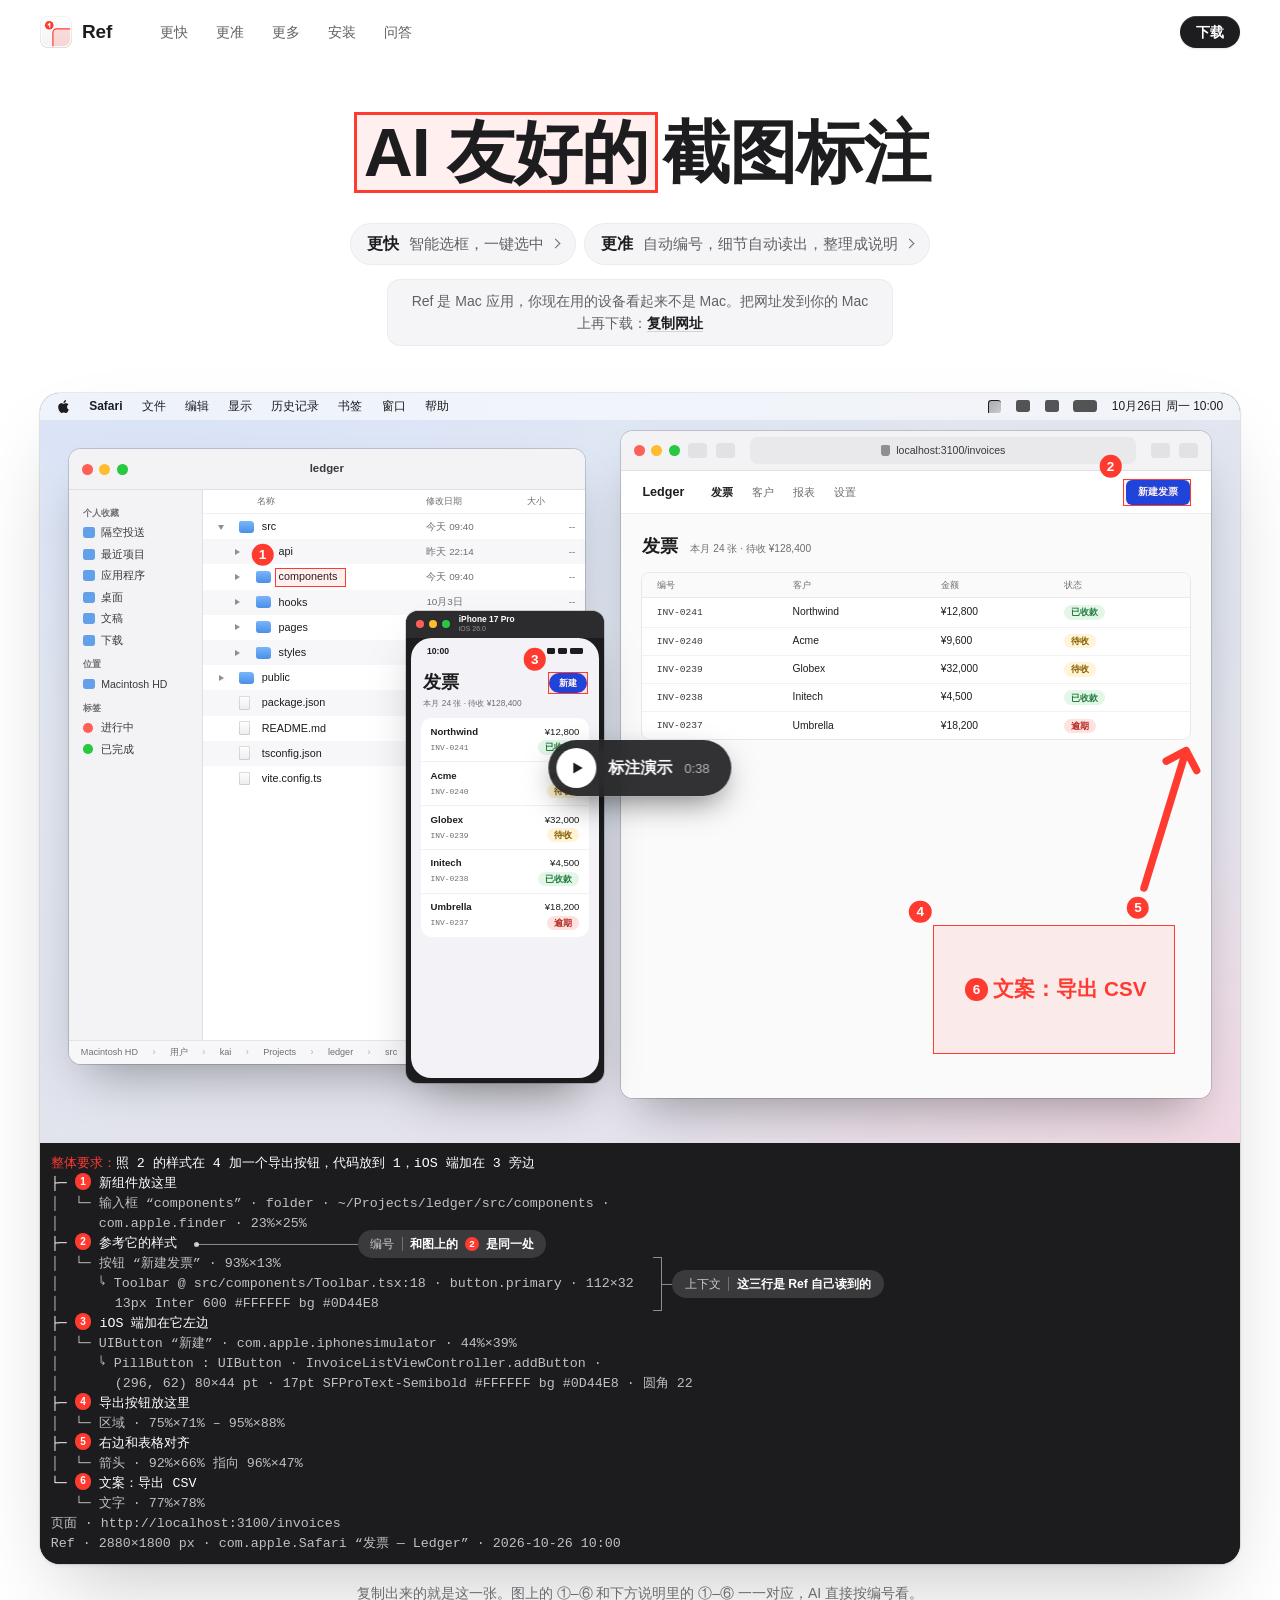
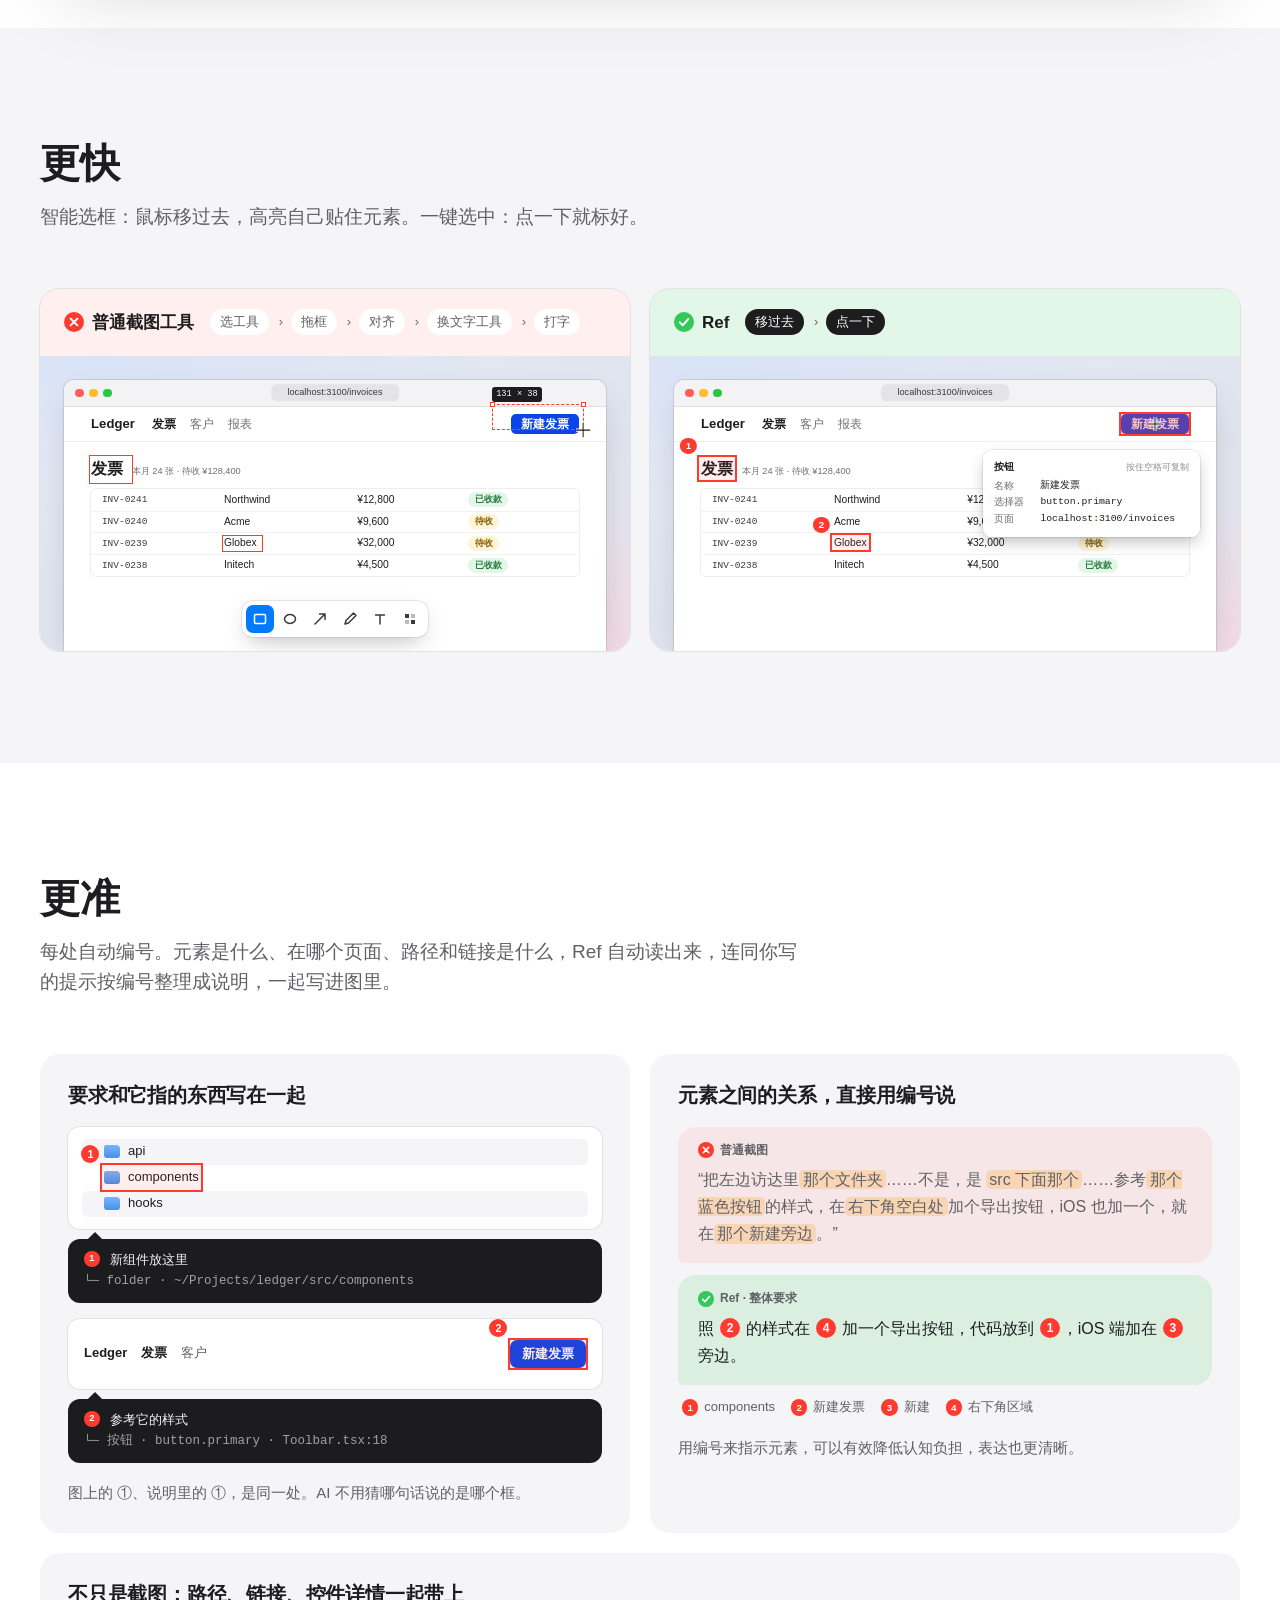
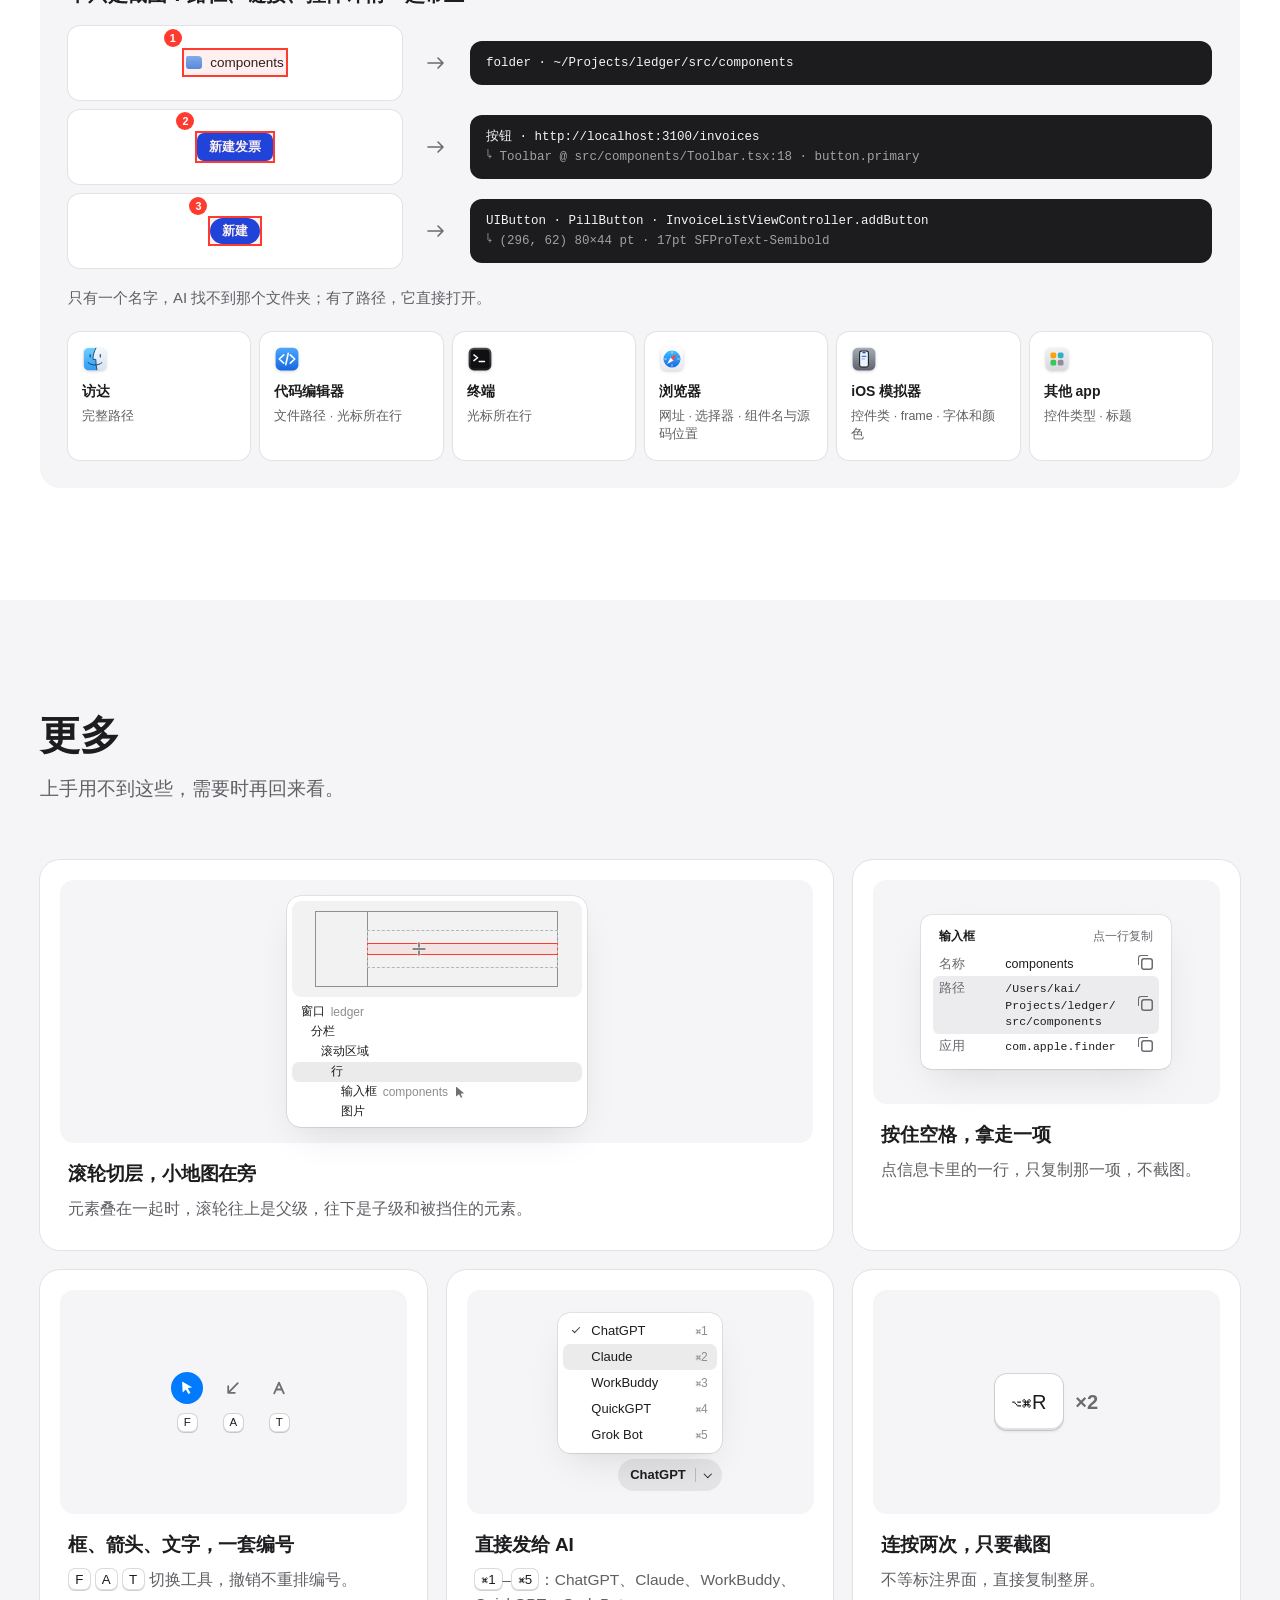
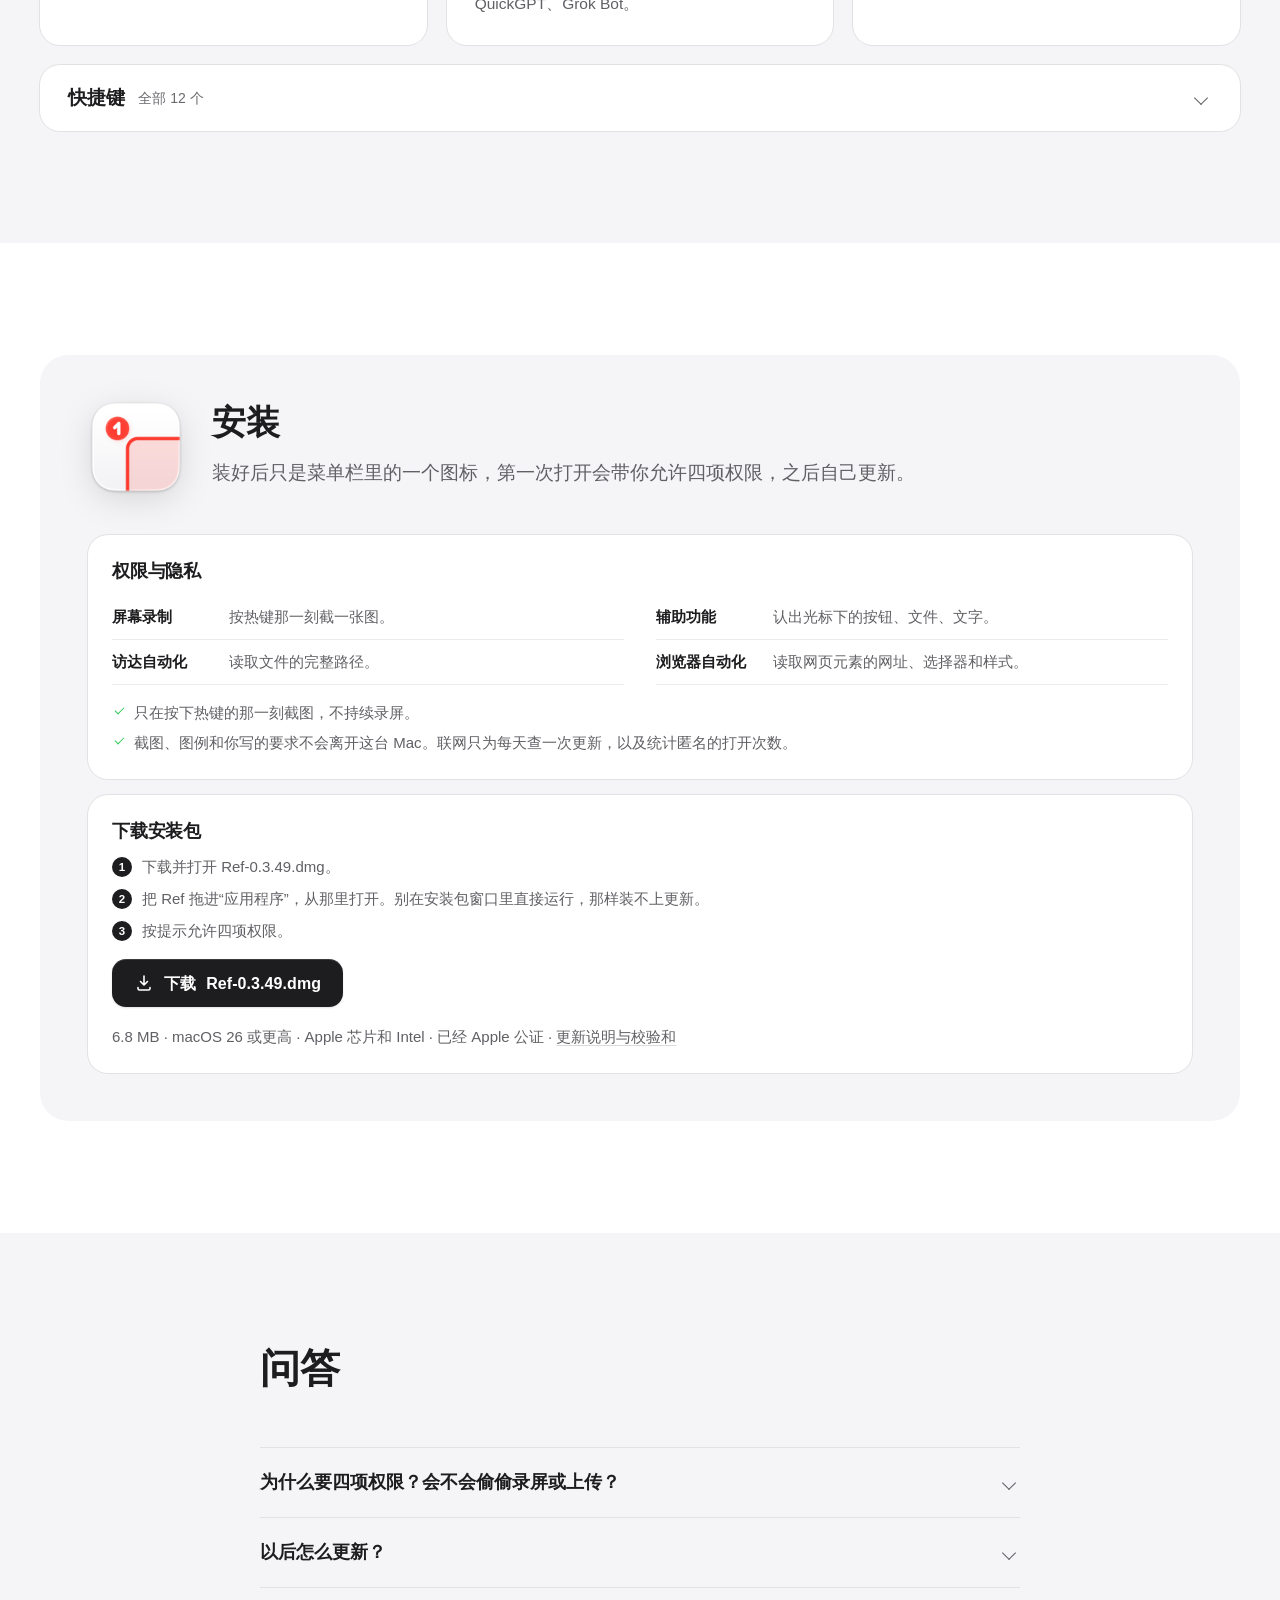
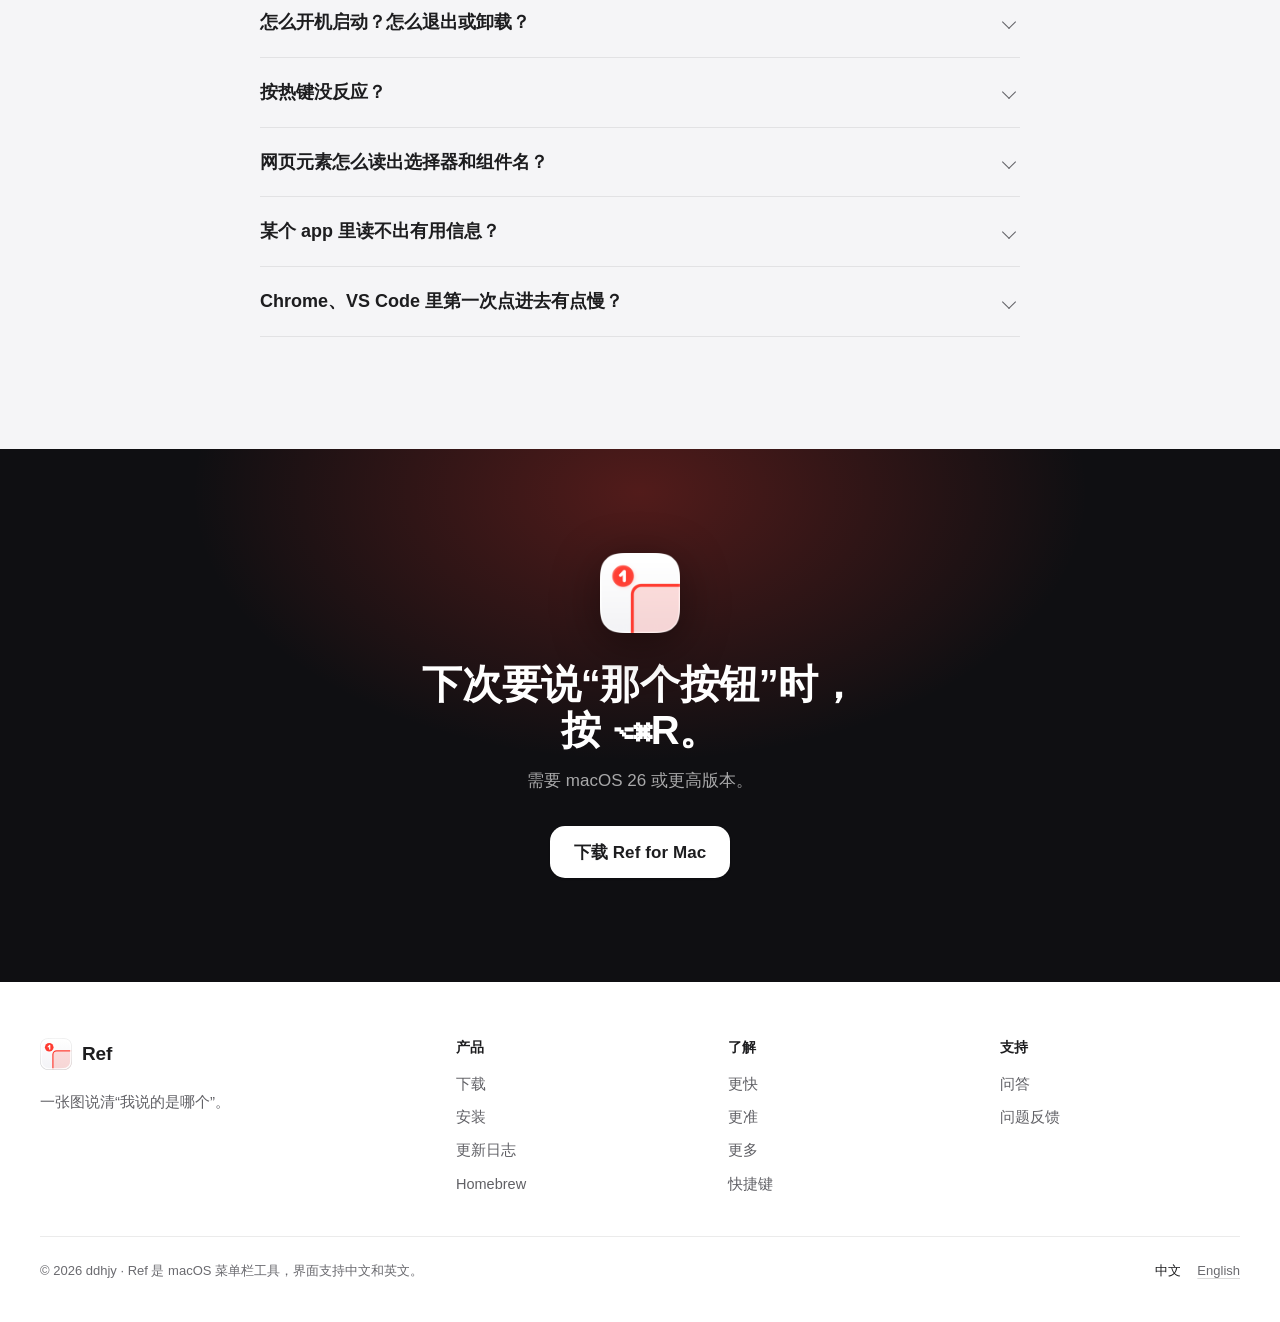
==== commit afbb73d3: "site: v0.3.49" ====
--- a/index.html
+++ b/index.html
@@ -49,7 +49,7 @@
   "operatingSystem": "macOS 26",
   "applicationCategory": "UtilitiesApplication",
   "description": "AI 友好的截图标注，住在 macOS 菜单栏里。按热键，点一下你想说的东西：Ref 自动贴住元素并编号，把你的要求、元素的路径和链接一起写进图里，放进剪贴板。",
-  "softwareVersion": "0.3.48",
+  "softwareVersion": "0.3.49",
   "downloadUrl": "https://github.com/ddhjy/ref-releases/releases/latest",
   "releaseNotes": "https://github.com/ddhjy/ref-releases/releases",
   "offers": { "@type": "Offer", "price": "0", "priceCurrency": "USD" },
@@ -507,15 +507,15 @@
         <div class="way">
           <h3>下载安装包</h3>
           <ol class="way-steps">
-            <li>下载并打开 <span data-dmg-name>Ref-0.3.48.dmg</span>。</li>
+            <li>下载并打开 <span data-dmg-name>Ref-0.3.49.dmg</span>。</li>
             <li>把 Ref 拖进“应用程序”，从那里打开。别在安装包窗口里直接运行，那样装不上更新。</li>
             <li>按提示允许四项权限。</li>
           </ol>
-          <a class="btn btn-primary" href="/download/Ref-0.3.48.dmg" data-download-dmg>
+          <a class="btn btn-primary" href="/download/Ref-0.3.49.dmg" data-download-dmg>
             <svg class="i" viewBox="0 0 20 20" aria-hidden="true"><path d="M10 3v9m0 0 3.5-3.5M10 12 6.5 8.5M4 14.5v1A1.5 1.5 0 0 0 5.5 17h9a1.5 1.5 0 0 0 1.5-1.5v-1"/></svg>
-            下载 <span data-dmg-name>Ref-0.3.48.dmg</span>
+            下载 <span data-dmg-name>Ref-0.3.49.dmg</span>
           </a>
-          <p class="way-meta"><span data-dmg-size>5.4 MB</span> · macOS 26 或更高 · Apple 芯片和 Intel · 已经 Apple 公证 · <a href="https://github.com/ddhjy/ref-releases/releases/latest" data-release-link>更新说明与校验和</a></p>
+          <p class="way-meta"><span data-dmg-size>6.8 MB</span> · macOS 26 或更高 · Apple 芯片和 Intel · 已经 Apple 公证 · <a href="https://github.com/ddhjy/ref-releases/releases/latest" data-release-link>更新说明与校验和</a></p>
         </div>
       </div>
     </div>
@@ -571,7 +571,7 @@
       <h2>下次要说“那个按钮”时，<br>按 ⌥⌘R。</h2>
       <p>需要 macOS 26 或更高版本。</p>
       <div class="cta">
-        <a class="btn btn-contrast btn-lg" href="/download/Ref-0.3.48.dmg" data-download-dmg>下载 Ref for Mac</a>
+        <a class="btn btn-contrast btn-lg" href="/download/Ref-0.3.49.dmg" data-download-dmg>下载 Ref for Mac</a>
       </div>
     </div>
   </div>
@@ -585,7 +585,7 @@
     </div>
     <nav aria-label="产品">
       <h3>产品</h3>
-      <a href="/download/Ref-0.3.48.dmg" data-download-dmg>下载</a>
+      <a href="/download/Ref-0.3.49.dmg" data-download-dmg>下载</a>
       <a href="#install">安装</a>
       <a href="https://github.com/ddhjy/ref-releases/releases">更新日志</a>
       <a href="https://github.com/ddhjy/homebrew-tap" rel="noopener">Homebrew</a>
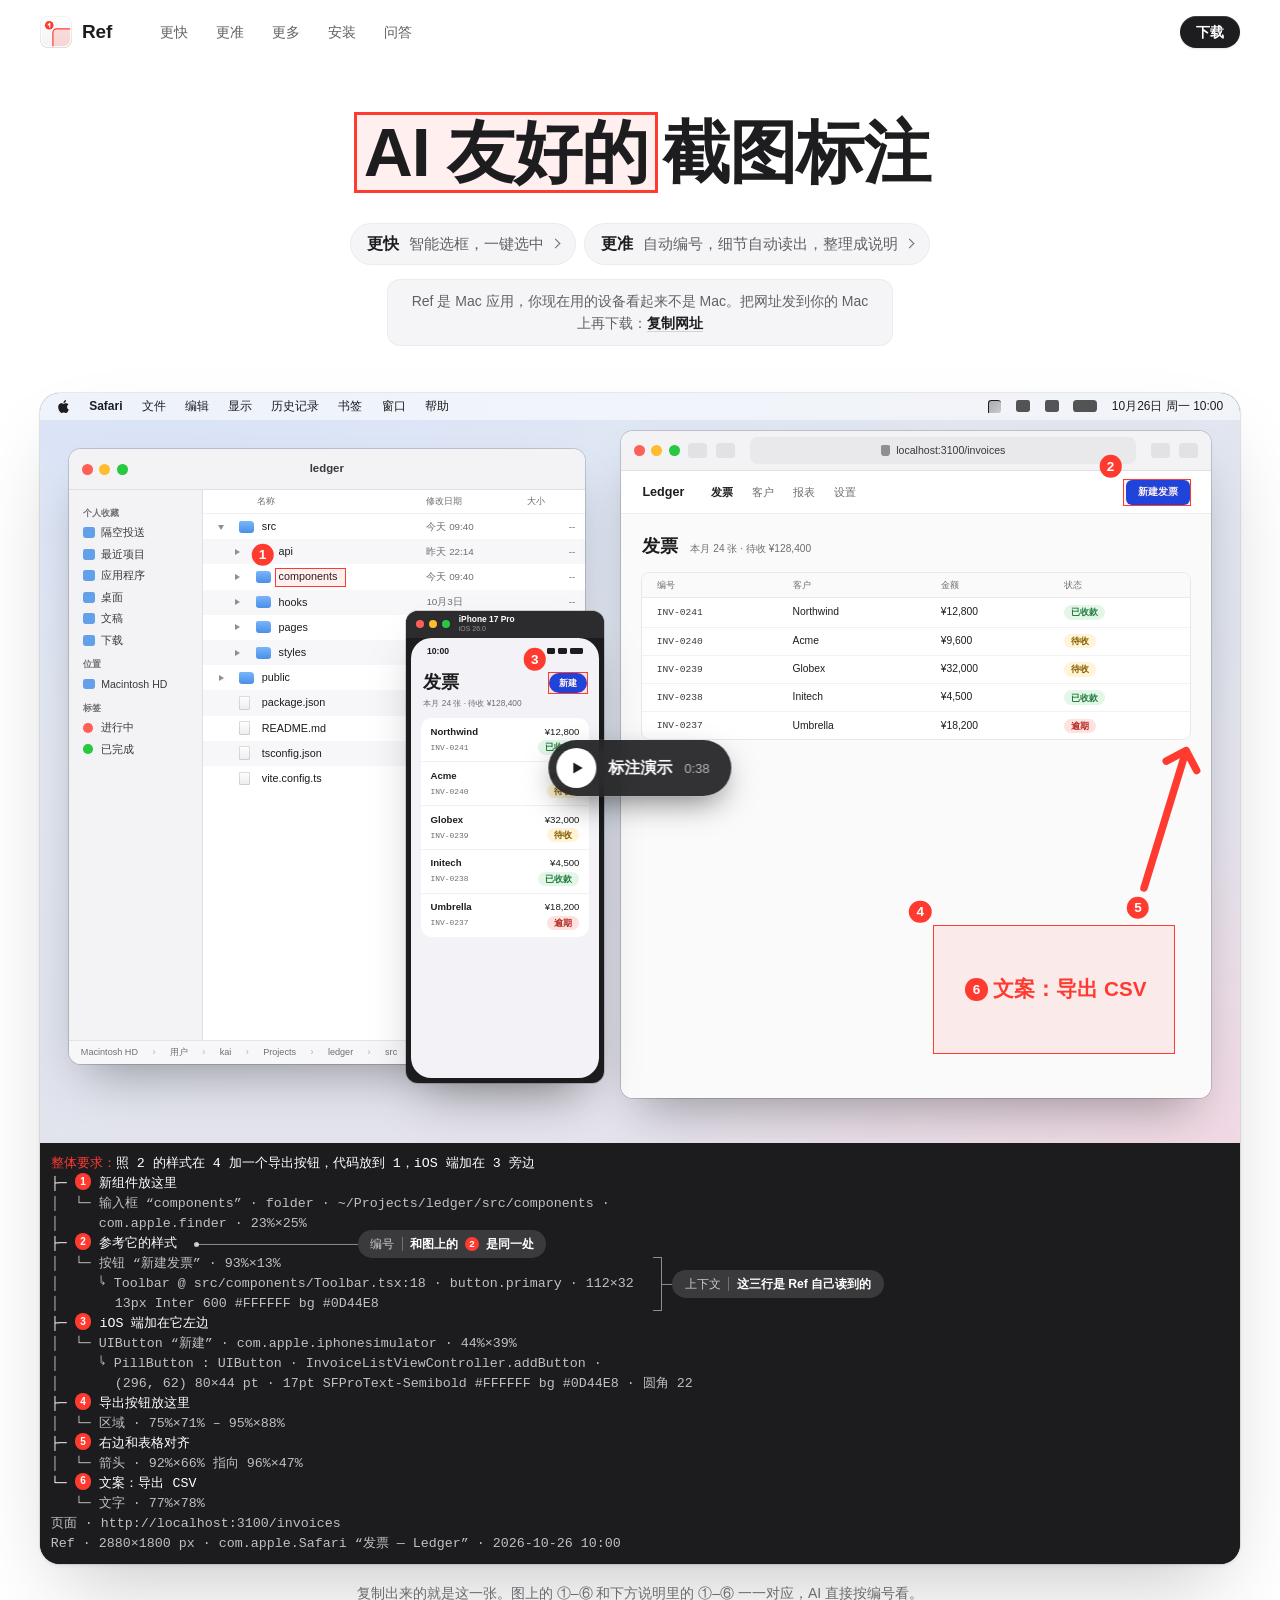
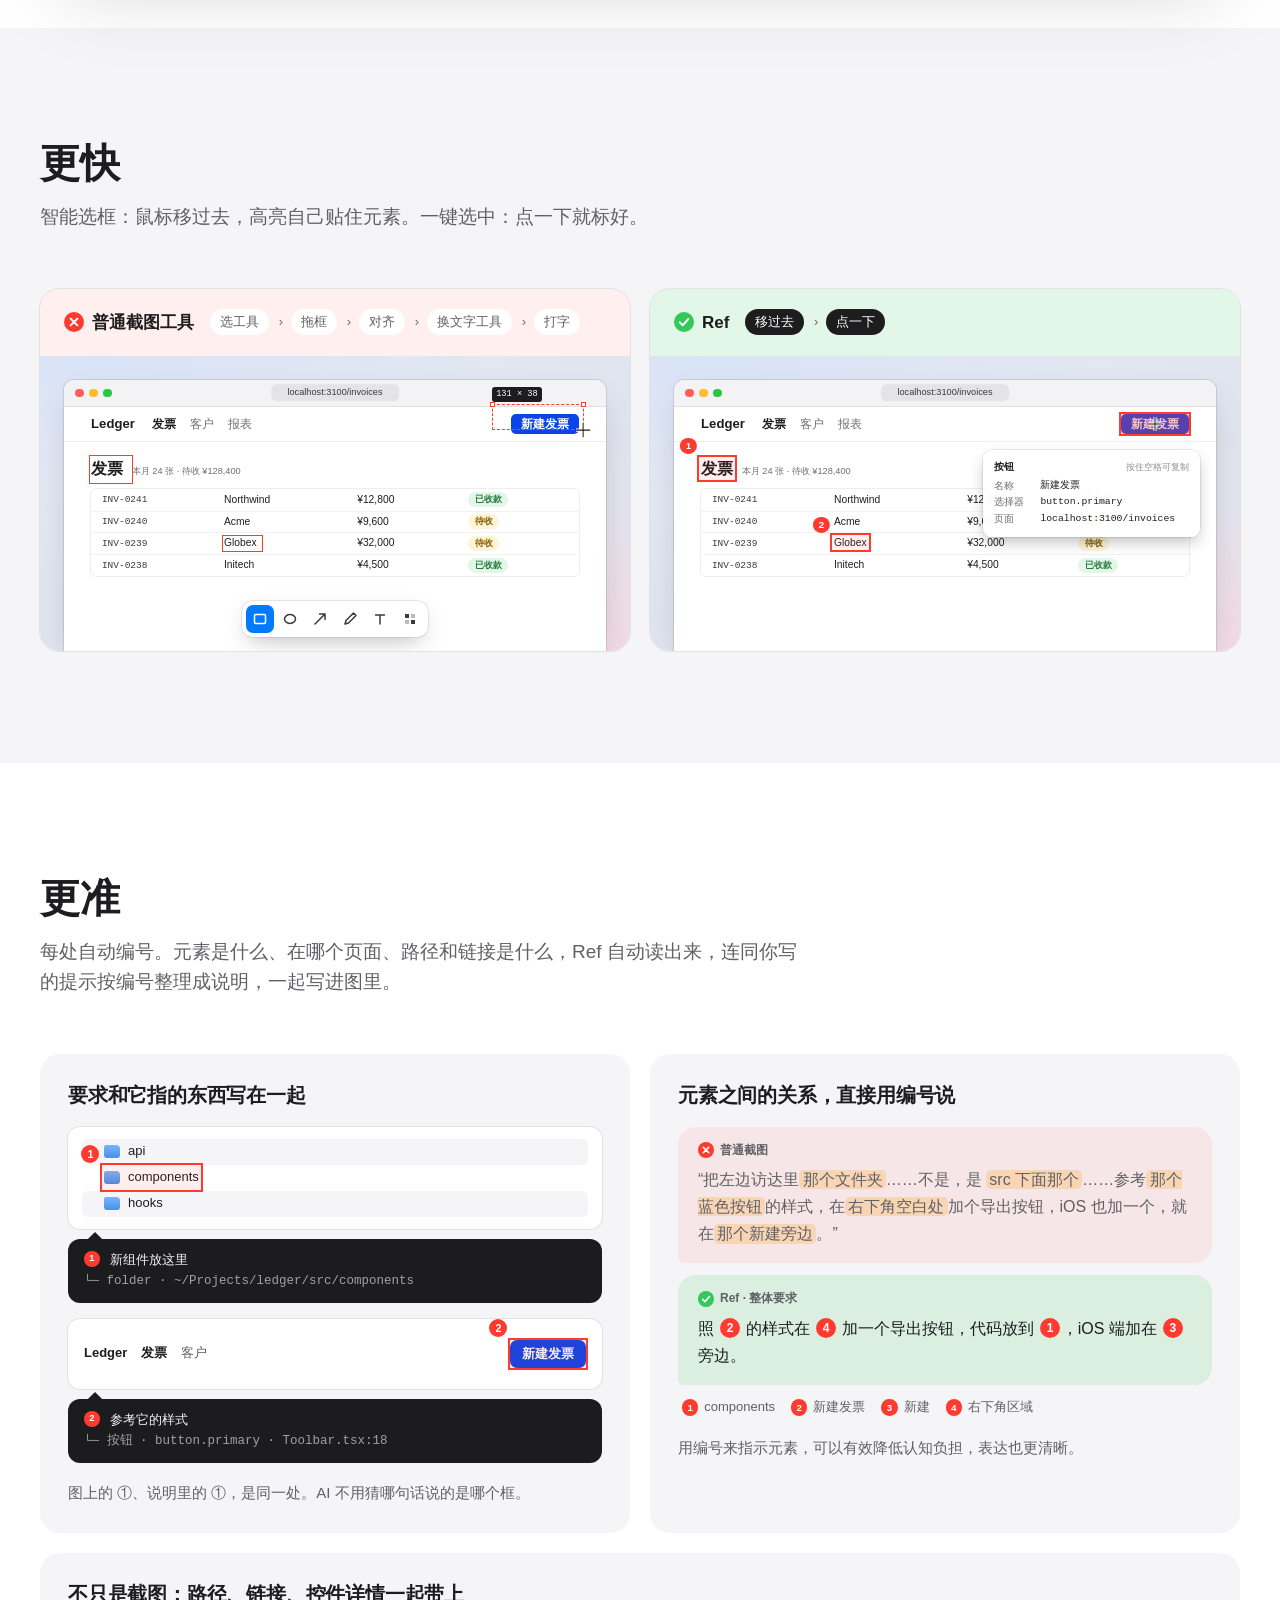
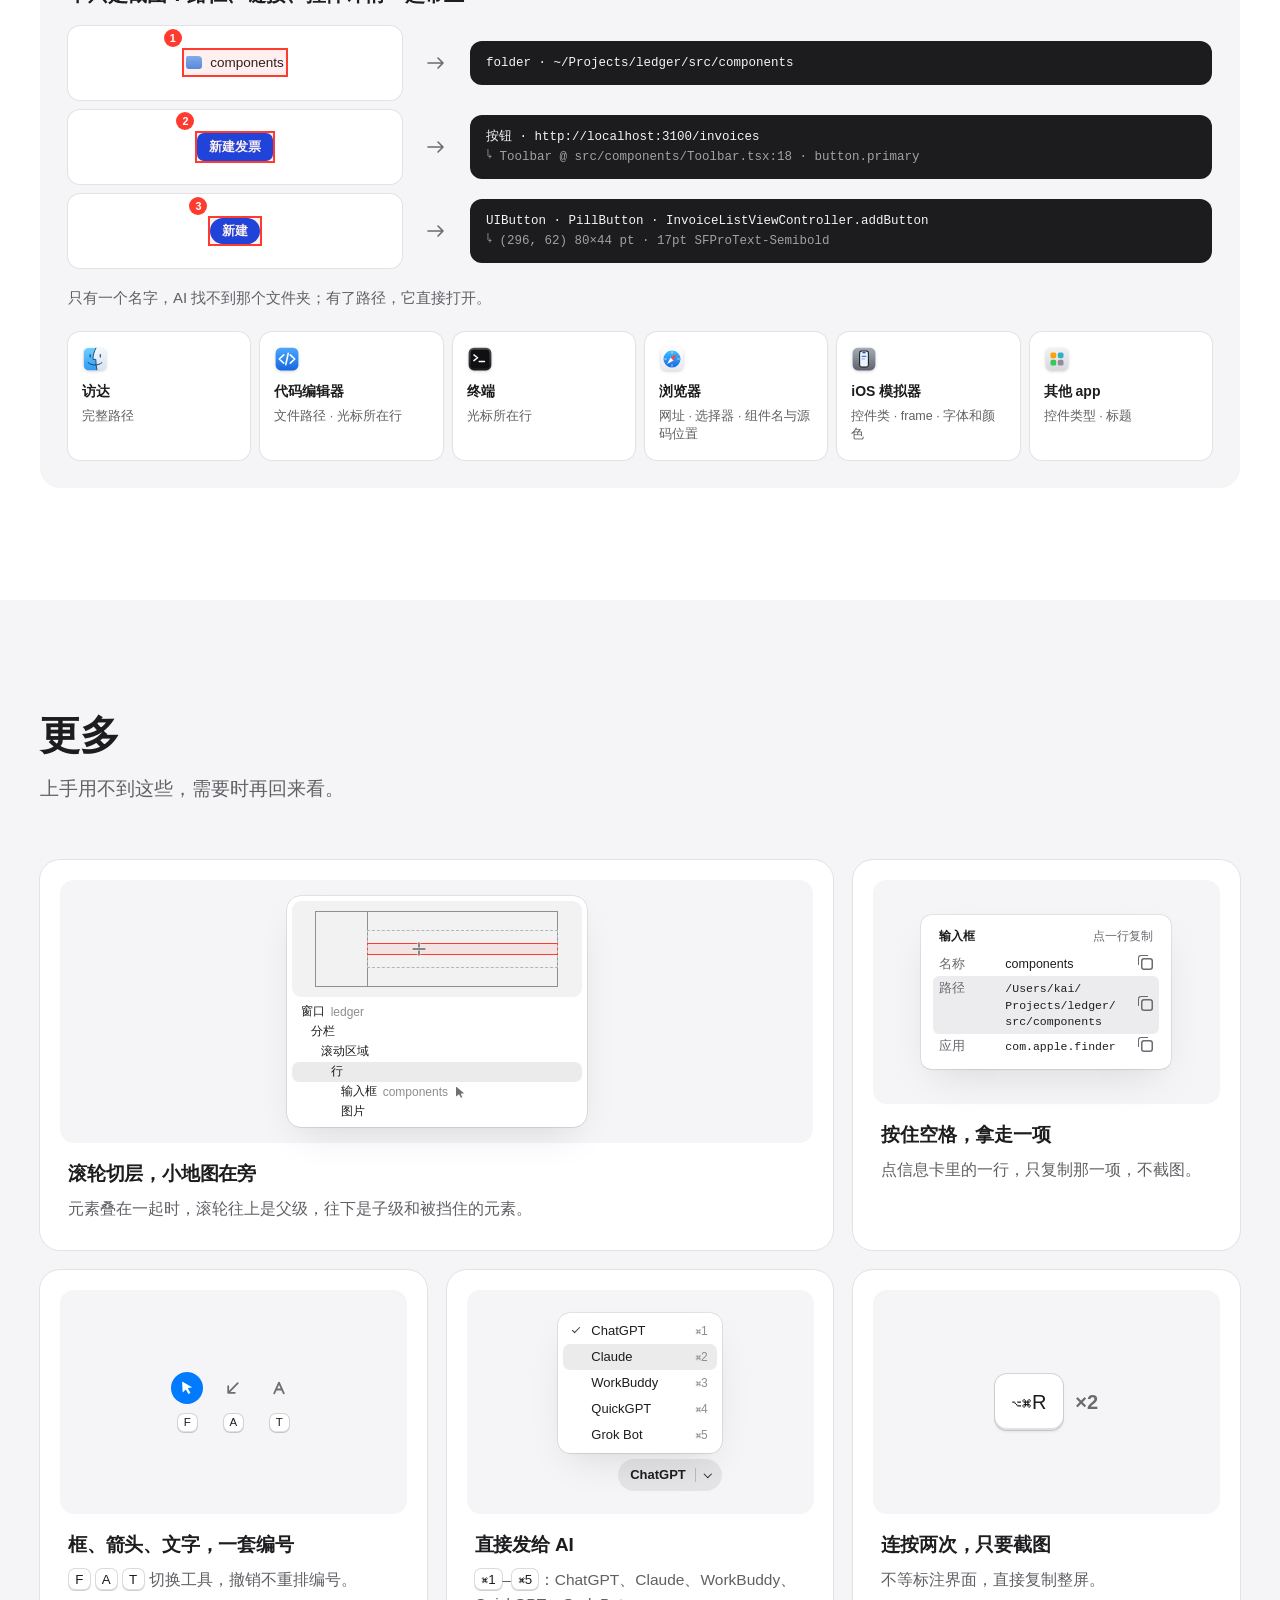
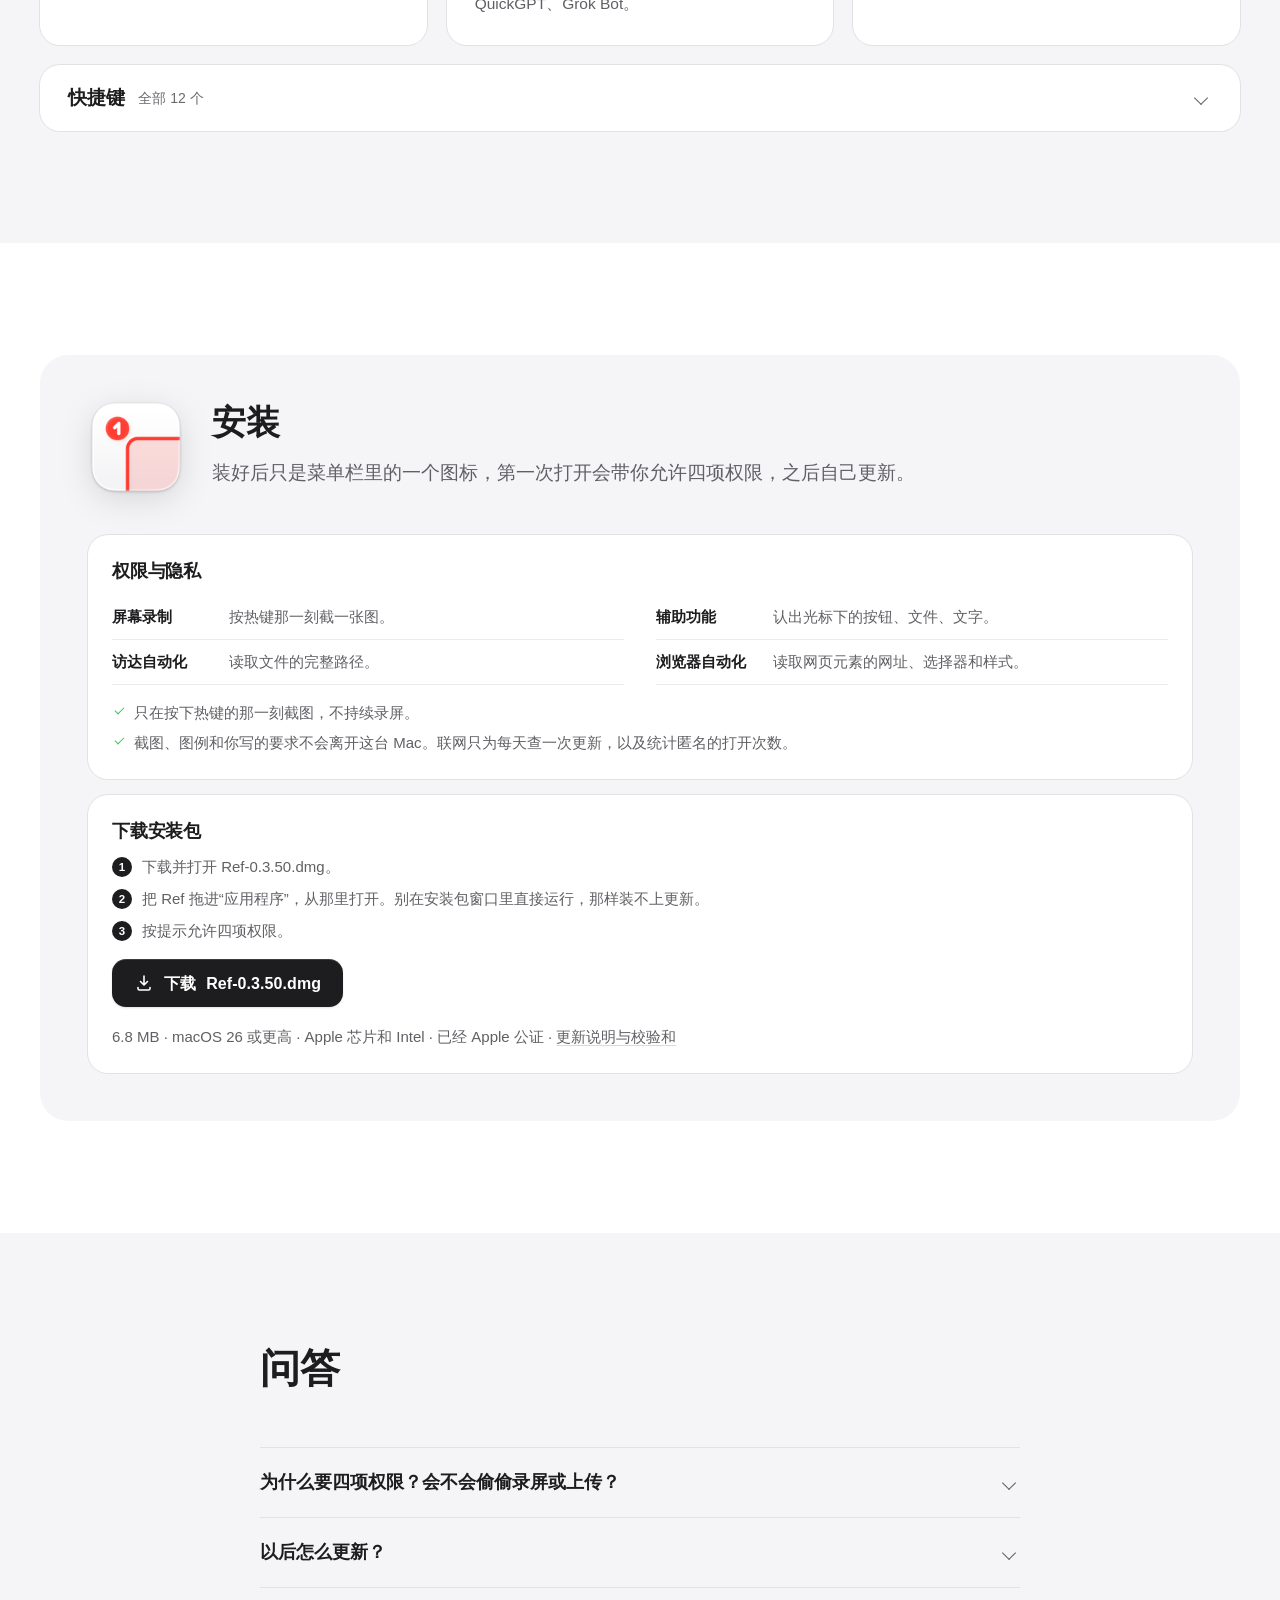
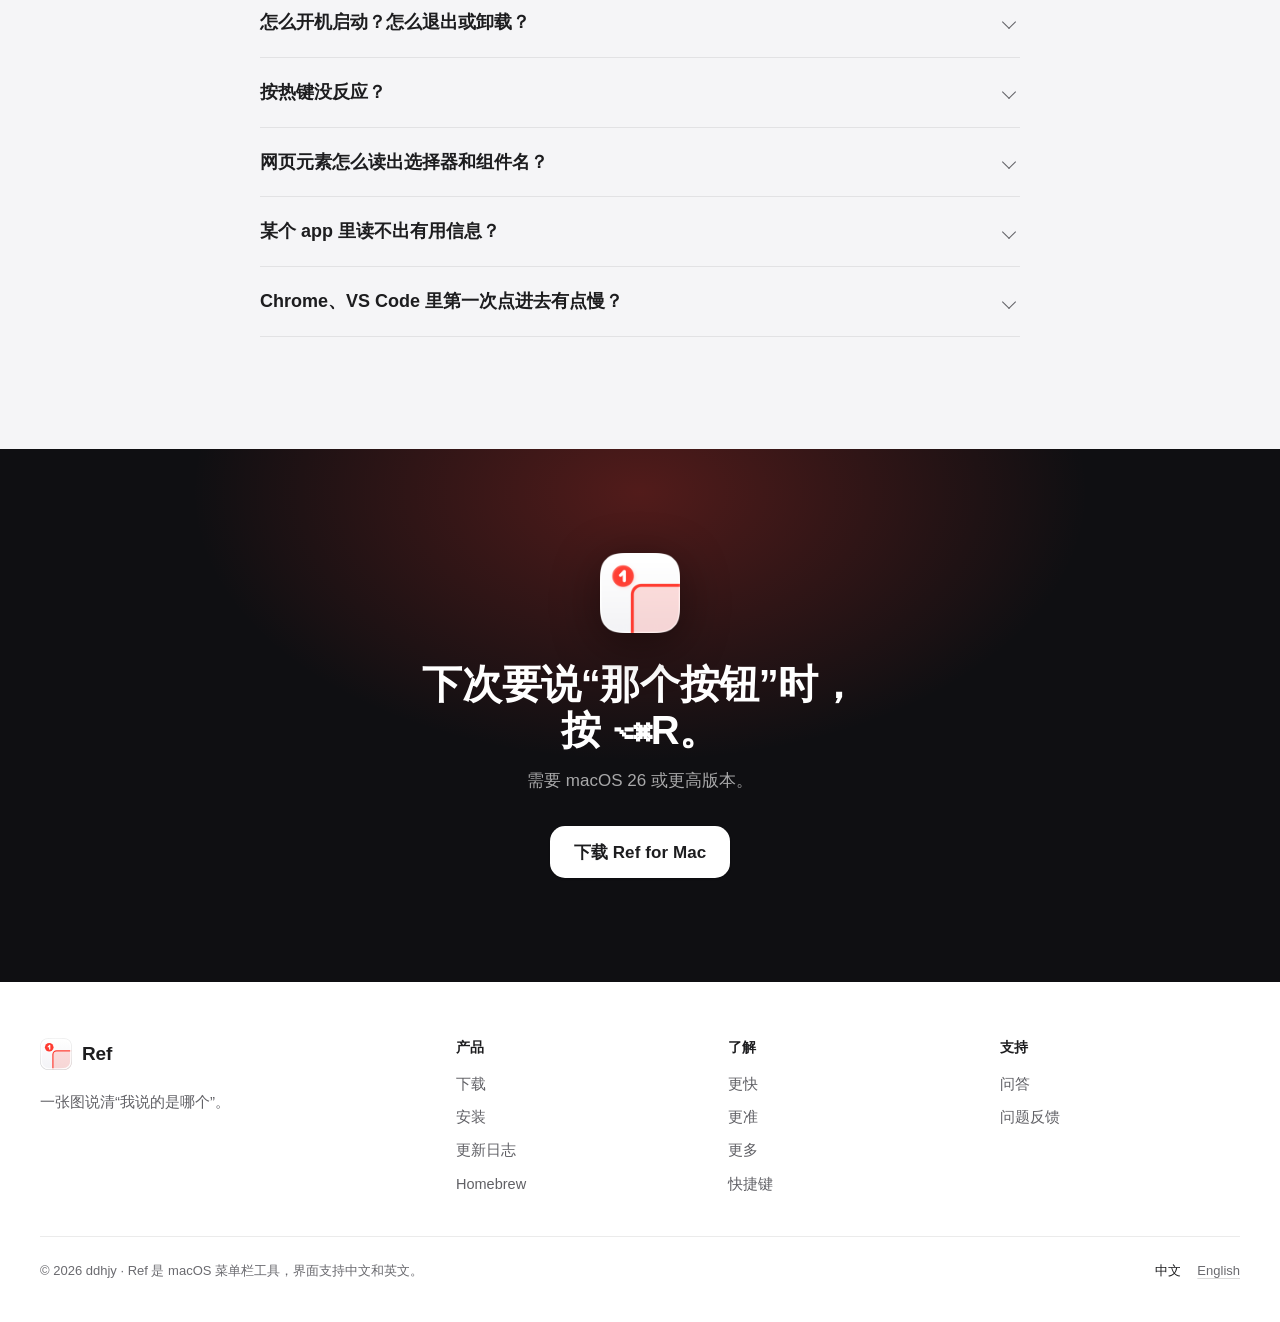
==== commit a4cacf3a: "site: v0.3.50" ====
--- a/index.html
+++ b/index.html
@@ -49,7 +49,7 @@
   "operatingSystem": "macOS 26",
   "applicationCategory": "UtilitiesApplication",
   "description": "AI 友好的截图标注，住在 macOS 菜单栏里。按热键，点一下你想说的东西：Ref 自动贴住元素并编号，把你的要求、元素的路径和链接一起写进图里，放进剪贴板。",
-  "softwareVersion": "0.3.49",
+  "softwareVersion": "0.3.50",
   "downloadUrl": "https://github.com/ddhjy/ref-releases/releases/latest",
   "releaseNotes": "https://github.com/ddhjy/ref-releases/releases",
   "offers": { "@type": "Offer", "price": "0", "priceCurrency": "USD" },
@@ -507,13 +507,13 @@
         <div class="way">
           <h3>下载安装包</h3>
           <ol class="way-steps">
-            <li>下载并打开 <span data-dmg-name>Ref-0.3.49.dmg</span>。</li>
+            <li>下载并打开 <span data-dmg-name>Ref-0.3.50.dmg</span>。</li>
             <li>把 Ref 拖进“应用程序”，从那里打开。别在安装包窗口里直接运行，那样装不上更新。</li>
             <li>按提示允许四项权限。</li>
           </ol>
-          <a class="btn btn-primary" href="/download/Ref-0.3.49.dmg" data-download-dmg>
+          <a class="btn btn-primary" href="/download/Ref-0.3.50.dmg" data-download-dmg>
             <svg class="i" viewBox="0 0 20 20" aria-hidden="true"><path d="M10 3v9m0 0 3.5-3.5M10 12 6.5 8.5M4 14.5v1A1.5 1.5 0 0 0 5.5 17h9a1.5 1.5 0 0 0 1.5-1.5v-1"/></svg>
-            下载 <span data-dmg-name>Ref-0.3.49.dmg</span>
+            下载 <span data-dmg-name>Ref-0.3.50.dmg</span>
           </a>
           <p class="way-meta"><span data-dmg-size>6.8 MB</span> · macOS 26 或更高 · Apple 芯片和 Intel · 已经 Apple 公证 · <a href="https://github.com/ddhjy/ref-releases/releases/latest" data-release-link>更新说明与校验和</a></p>
         </div>
@@ -571,7 +571,7 @@
       <h2>下次要说“那个按钮”时，<br>按 ⌥⌘R。</h2>
       <p>需要 macOS 26 或更高版本。</p>
       <div class="cta">
-        <a class="btn btn-contrast btn-lg" href="/download/Ref-0.3.49.dmg" data-download-dmg>下载 Ref for Mac</a>
+        <a class="btn btn-contrast btn-lg" href="/download/Ref-0.3.50.dmg" data-download-dmg>下载 Ref for Mac</a>
       </div>
     </div>
   </div>
@@ -585,7 +585,7 @@
     </div>
     <nav aria-label="产品">
       <h3>产品</h3>
-      <a href="/download/Ref-0.3.49.dmg" data-download-dmg>下载</a>
+      <a href="/download/Ref-0.3.50.dmg" data-download-dmg>下载</a>
       <a href="#install">安装</a>
       <a href="https://github.com/ddhjy/ref-releases/releases">更新日志</a>
       <a href="https://github.com/ddhjy/homebrew-tap" rel="noopener">Homebrew</a>
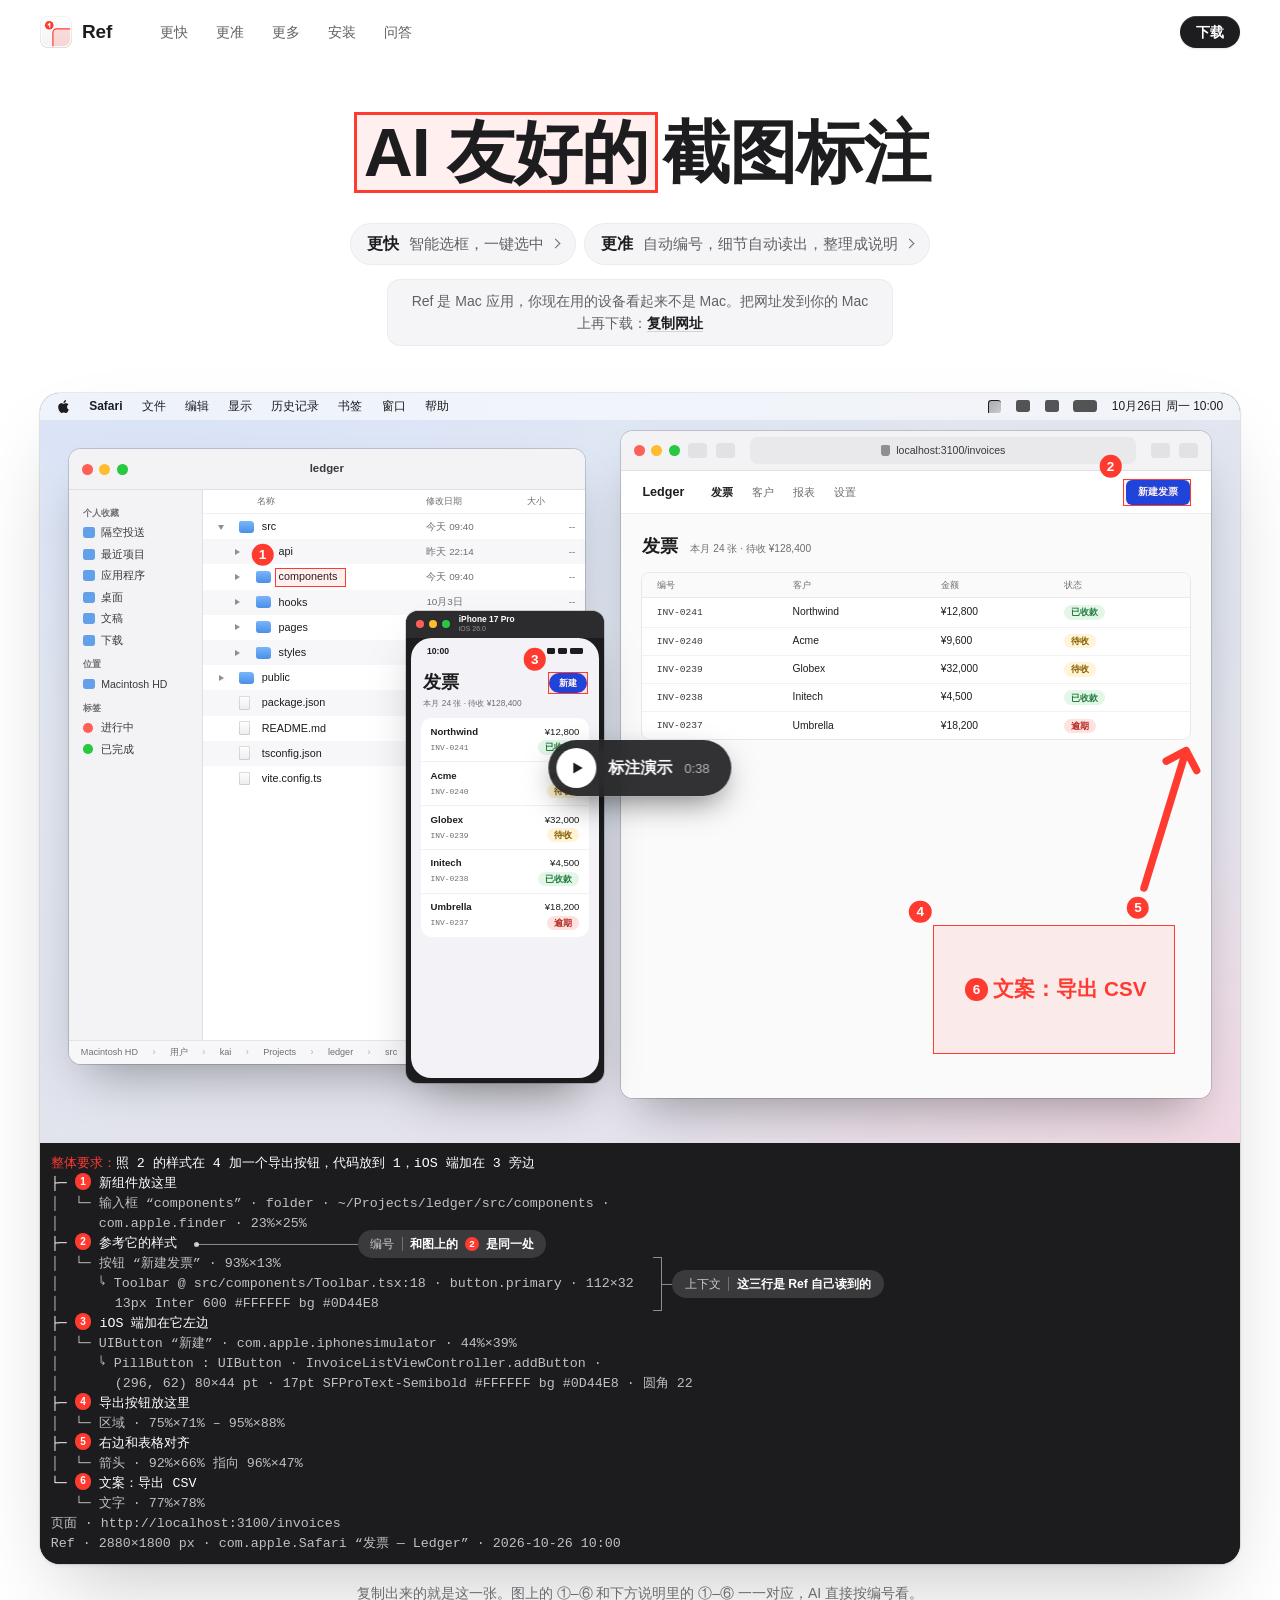
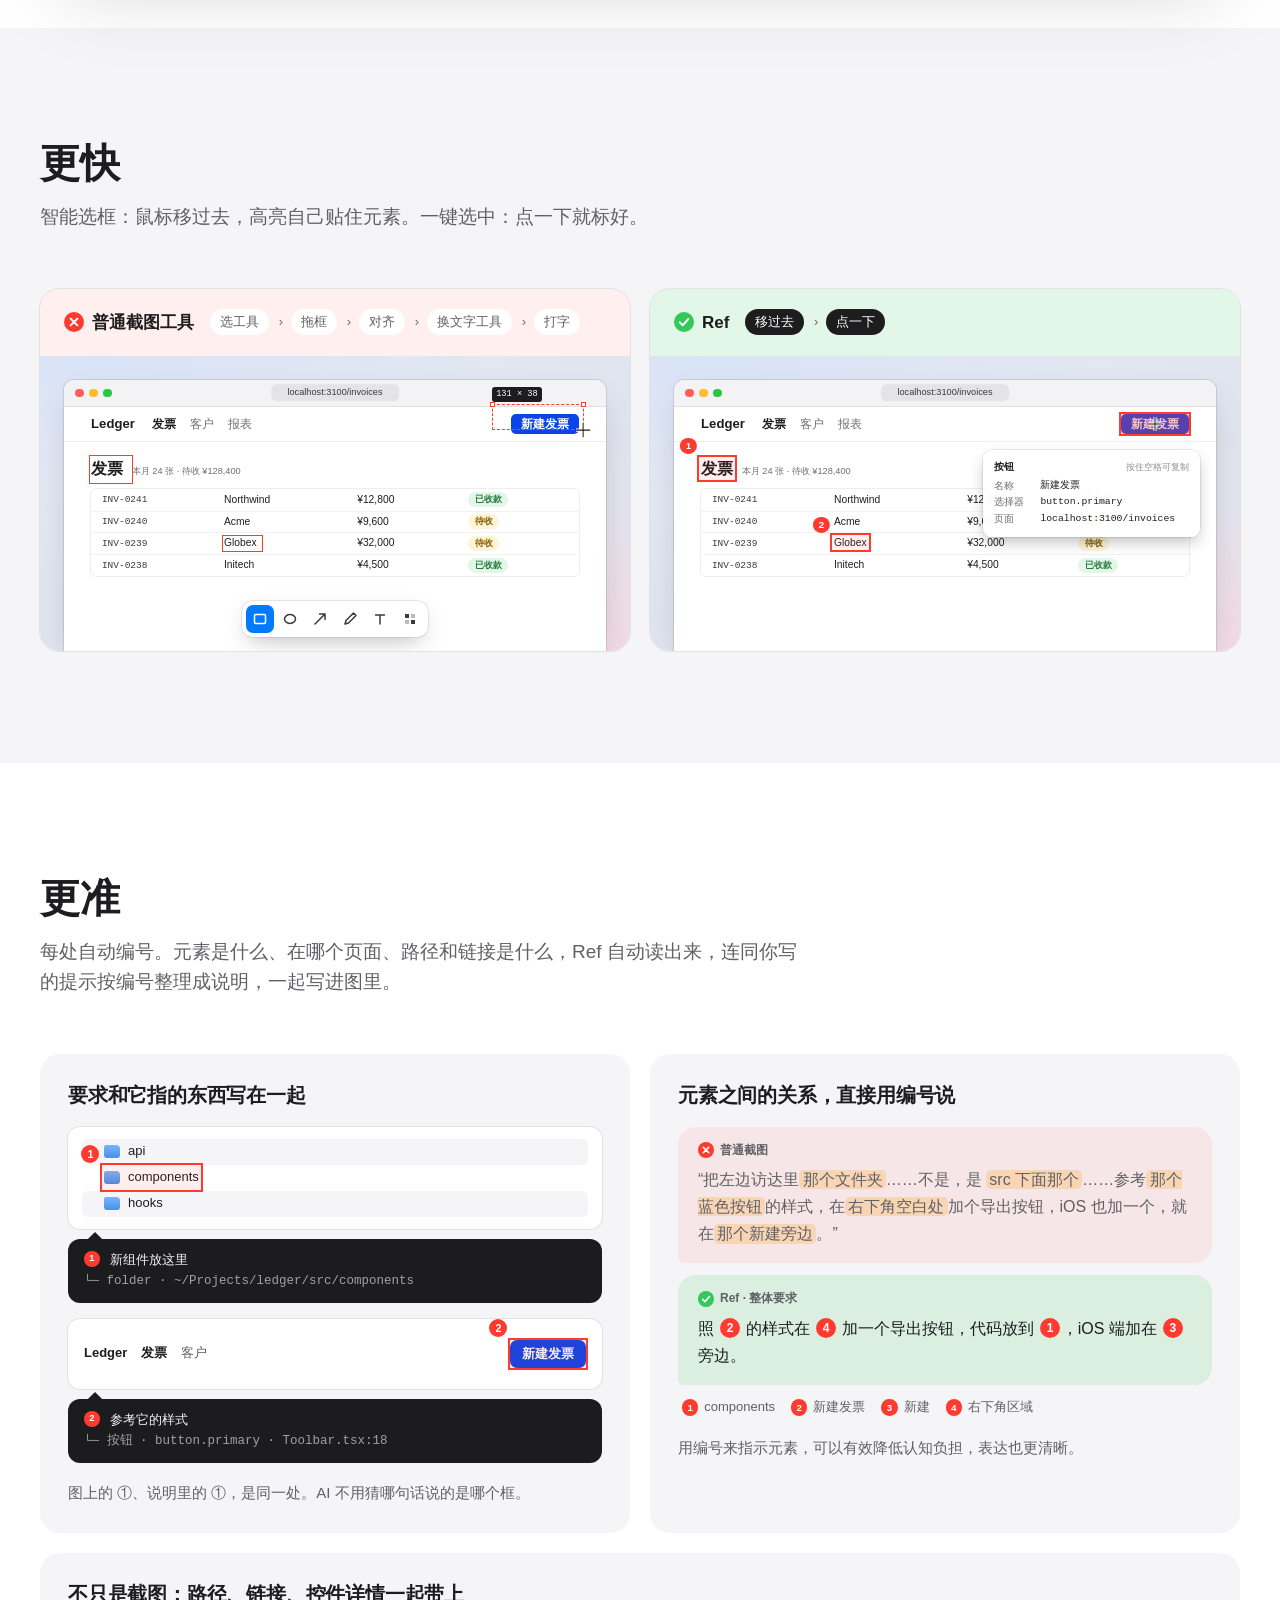
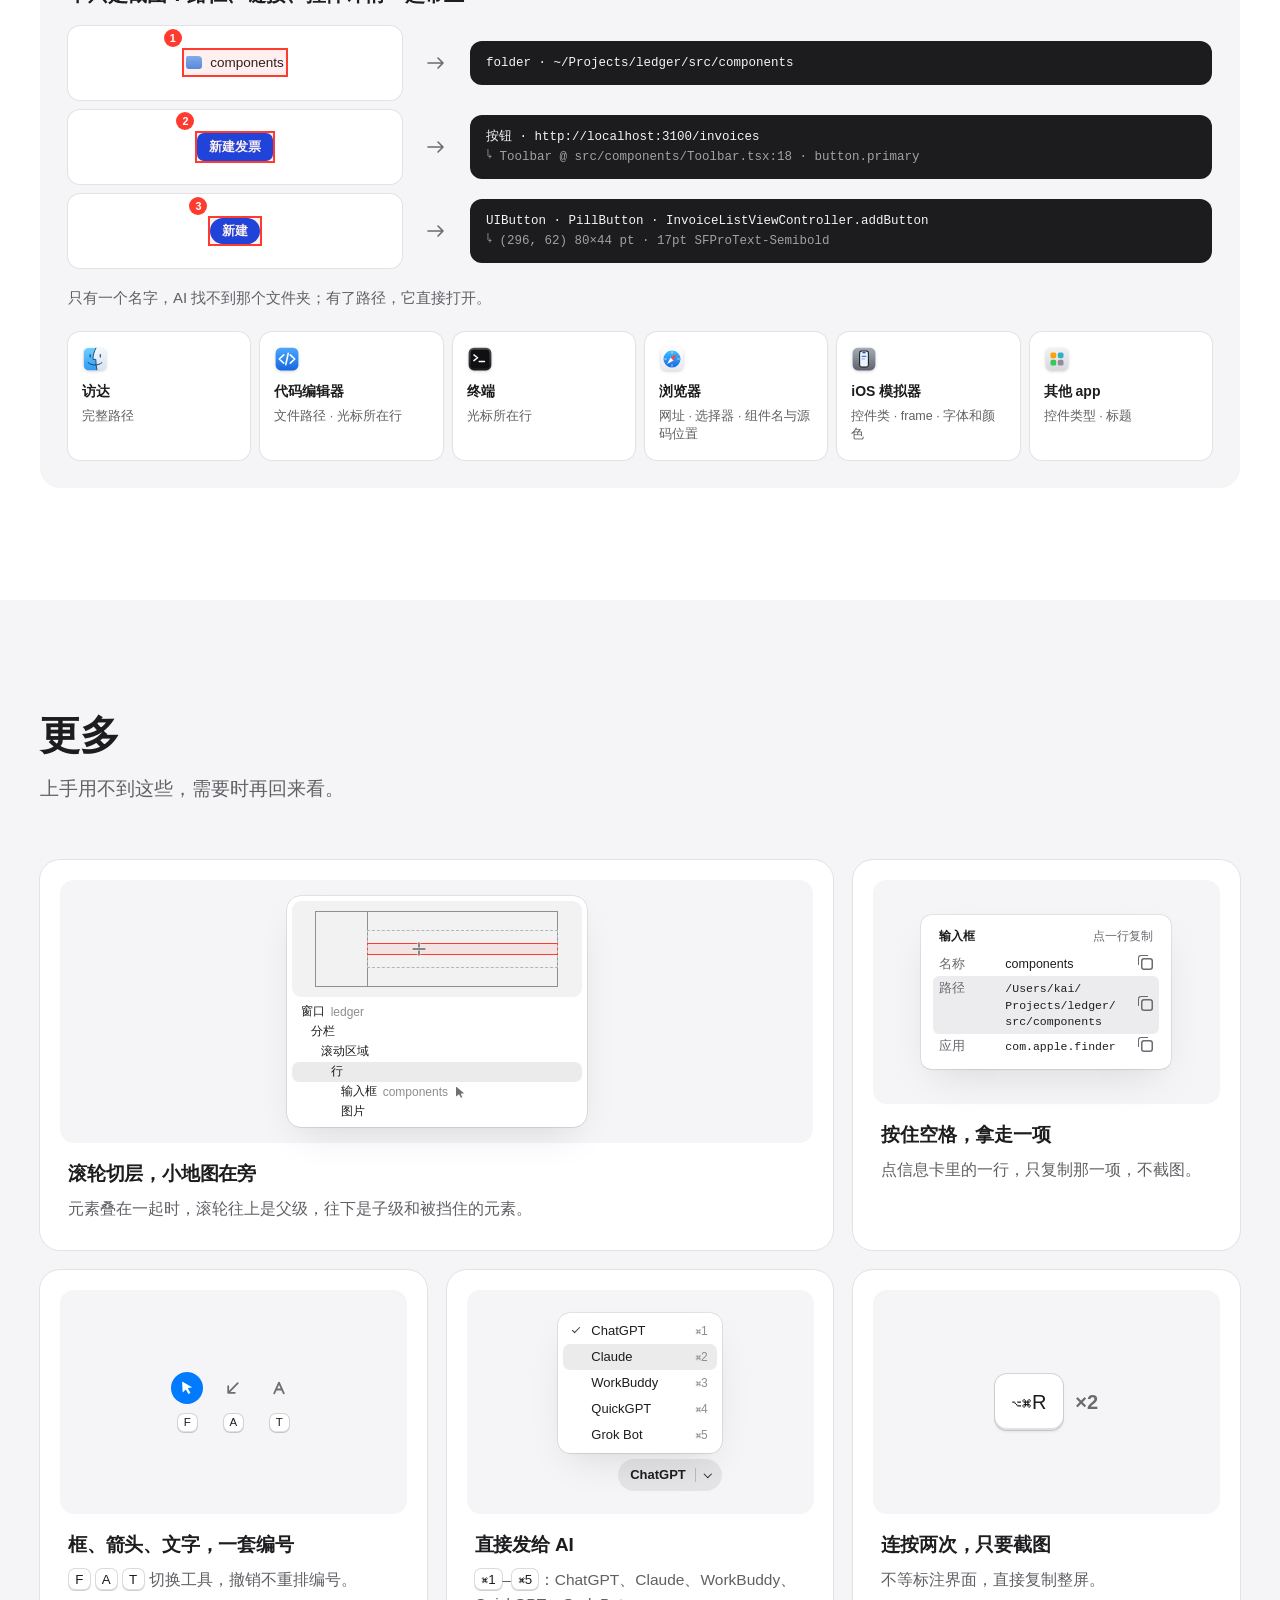
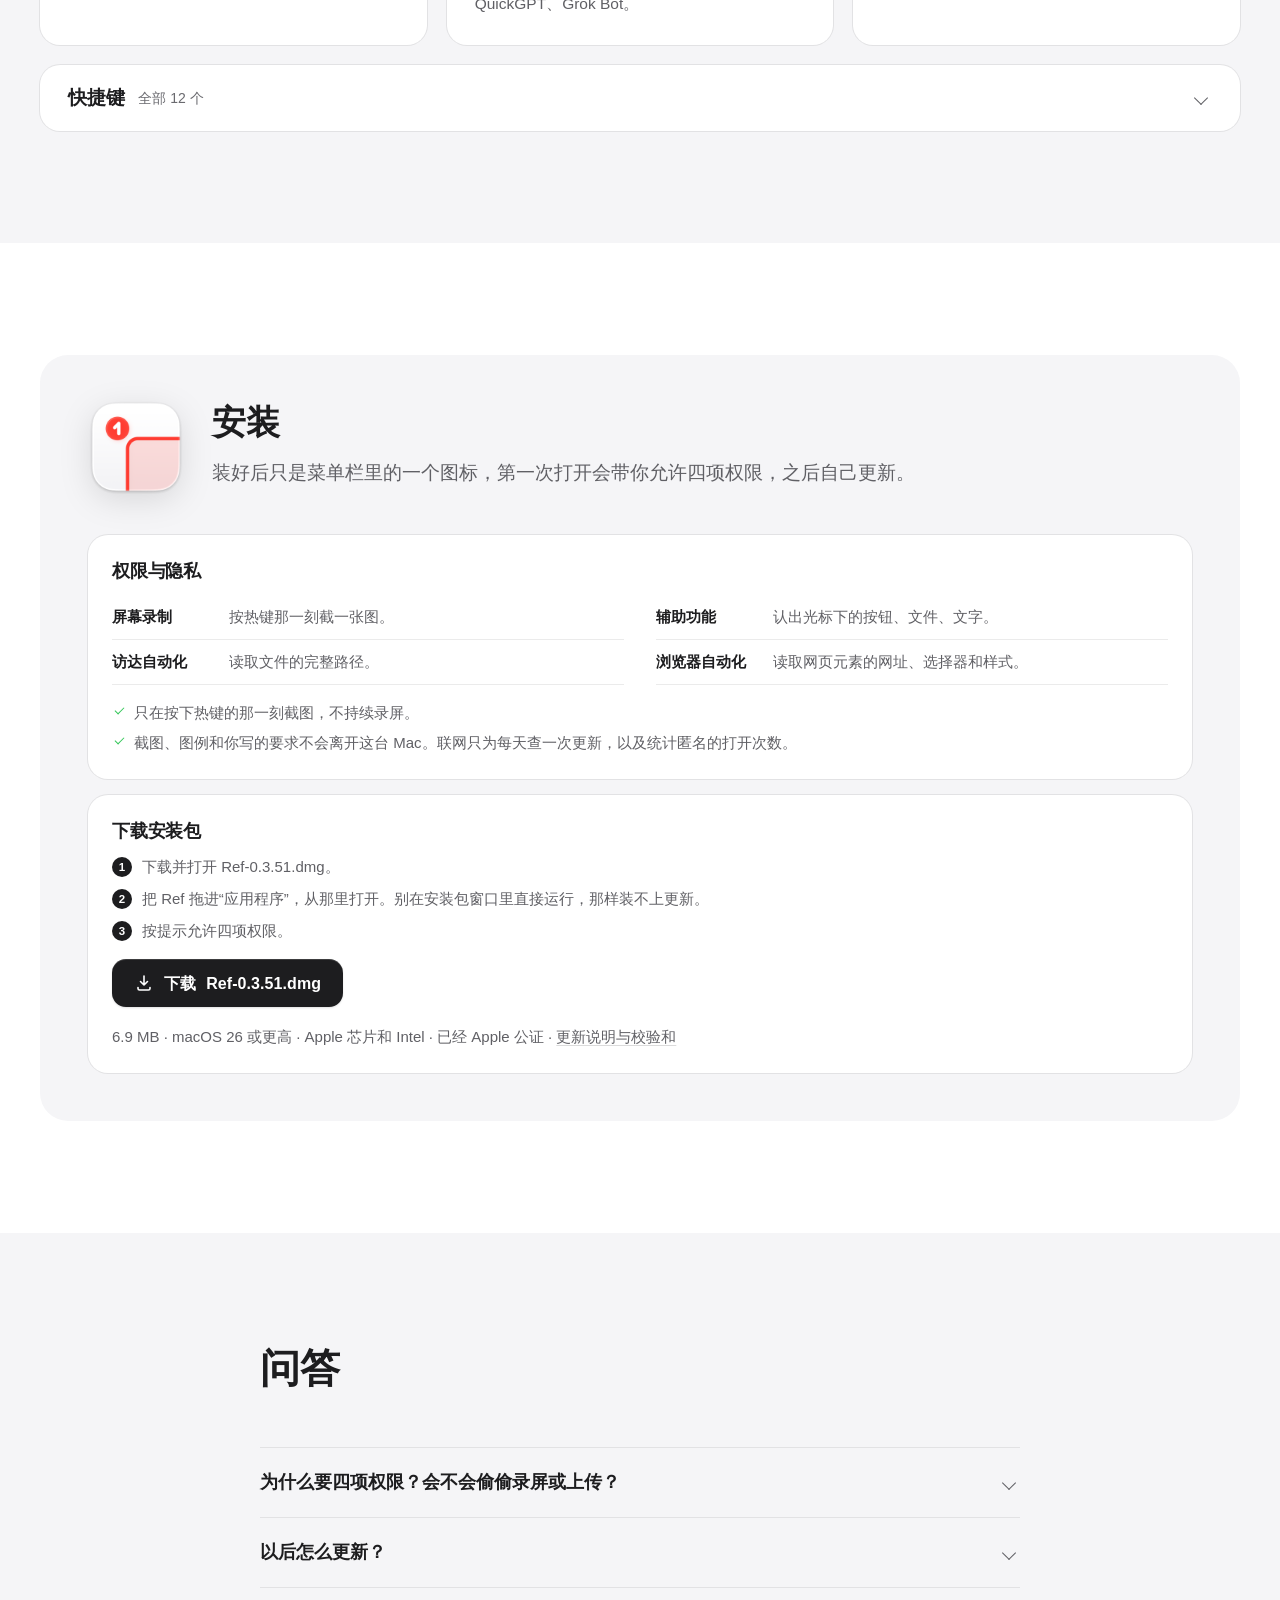
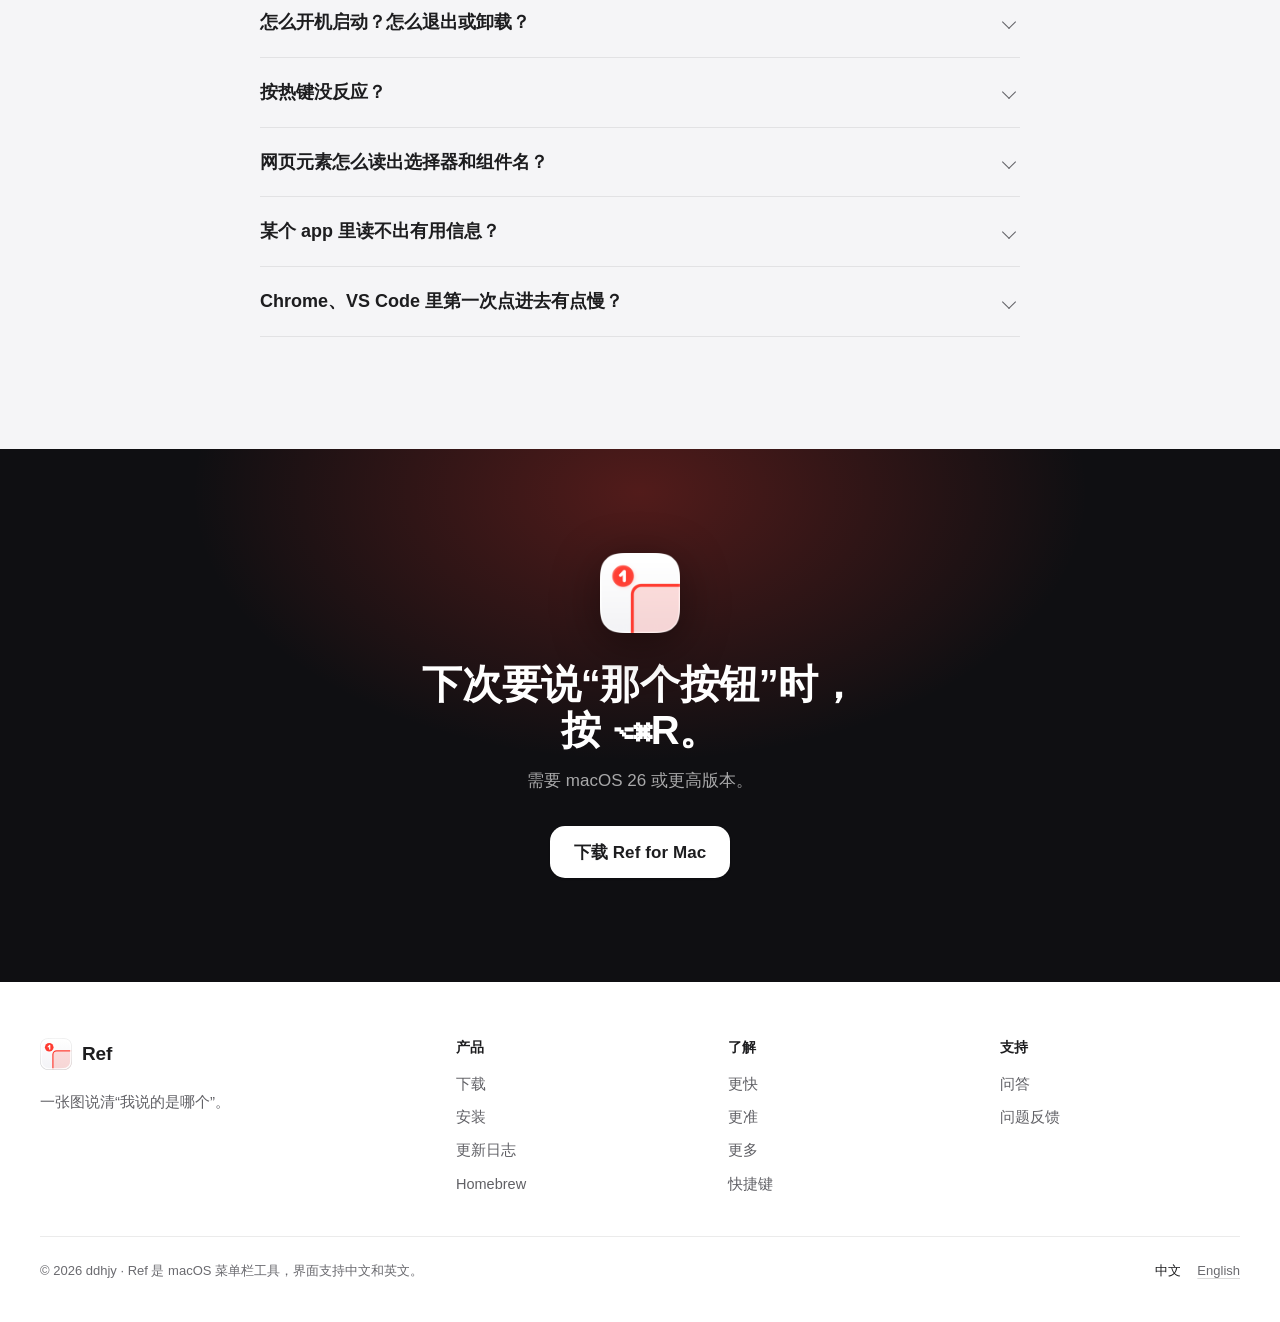
==== commit a84d3f4a: "site: v0.3.51" ====
--- a/index.html
+++ b/index.html
@@ -49,7 +49,7 @@
   "operatingSystem": "macOS 26",
   "applicationCategory": "UtilitiesApplication",
   "description": "AI 友好的截图标注，住在 macOS 菜单栏里。按热键，点一下你想说的东西：Ref 自动贴住元素并编号，把你的要求、元素的路径和链接一起写进图里，放进剪贴板。",
-  "softwareVersion": "0.3.50",
+  "softwareVersion": "0.3.51",
   "downloadUrl": "https://github.com/ddhjy/ref-releases/releases/latest",
   "releaseNotes": "https://github.com/ddhjy/ref-releases/releases",
   "offers": { "@type": "Offer", "price": "0", "priceCurrency": "USD" },
@@ -507,15 +507,15 @@
         <div class="way">
           <h3>下载安装包</h3>
           <ol class="way-steps">
-            <li>下载并打开 <span data-dmg-name>Ref-0.3.50.dmg</span>。</li>
+            <li>下载并打开 <span data-dmg-name>Ref-0.3.51.dmg</span>。</li>
             <li>把 Ref 拖进“应用程序”，从那里打开。别在安装包窗口里直接运行，那样装不上更新。</li>
             <li>按提示允许四项权限。</li>
           </ol>
-          <a class="btn btn-primary" href="/download/Ref-0.3.50.dmg" data-download-dmg>
+          <a class="btn btn-primary" href="/download/Ref-0.3.51.dmg" data-download-dmg>
             <svg class="i" viewBox="0 0 20 20" aria-hidden="true"><path d="M10 3v9m0 0 3.5-3.5M10 12 6.5 8.5M4 14.5v1A1.5 1.5 0 0 0 5.5 17h9a1.5 1.5 0 0 0 1.5-1.5v-1"/></svg>
-            下载 <span data-dmg-name>Ref-0.3.50.dmg</span>
+            下载 <span data-dmg-name>Ref-0.3.51.dmg</span>
           </a>
-          <p class="way-meta"><span data-dmg-size>6.8 MB</span> · macOS 26 或更高 · Apple 芯片和 Intel · 已经 Apple 公证 · <a href="https://github.com/ddhjy/ref-releases/releases/latest" data-release-link>更新说明与校验和</a></p>
+          <p class="way-meta"><span data-dmg-size>6.9 MB</span> · macOS 26 或更高 · Apple 芯片和 Intel · 已经 Apple 公证 · <a href="https://github.com/ddhjy/ref-releases/releases/latest" data-release-link>更新说明与校验和</a></p>
         </div>
       </div>
     </div>
@@ -571,7 +571,7 @@
       <h2>下次要说“那个按钮”时，<br>按 ⌥⌘R。</h2>
       <p>需要 macOS 26 或更高版本。</p>
       <div class="cta">
-        <a class="btn btn-contrast btn-lg" href="/download/Ref-0.3.50.dmg" data-download-dmg>下载 Ref for Mac</a>
+        <a class="btn btn-contrast btn-lg" href="/download/Ref-0.3.51.dmg" data-download-dmg>下载 Ref for Mac</a>
       </div>
     </div>
   </div>
@@ -585,7 +585,7 @@
     </div>
     <nav aria-label="产品">
       <h3>产品</h3>
-      <a href="/download/Ref-0.3.50.dmg" data-download-dmg>下载</a>
+      <a href="/download/Ref-0.3.51.dmg" data-download-dmg>下载</a>
       <a href="#install">安装</a>
       <a href="https://github.com/ddhjy/ref-releases/releases">更新日志</a>
       <a href="https://github.com/ddhjy/homebrew-tap" rel="noopener">Homebrew</a>
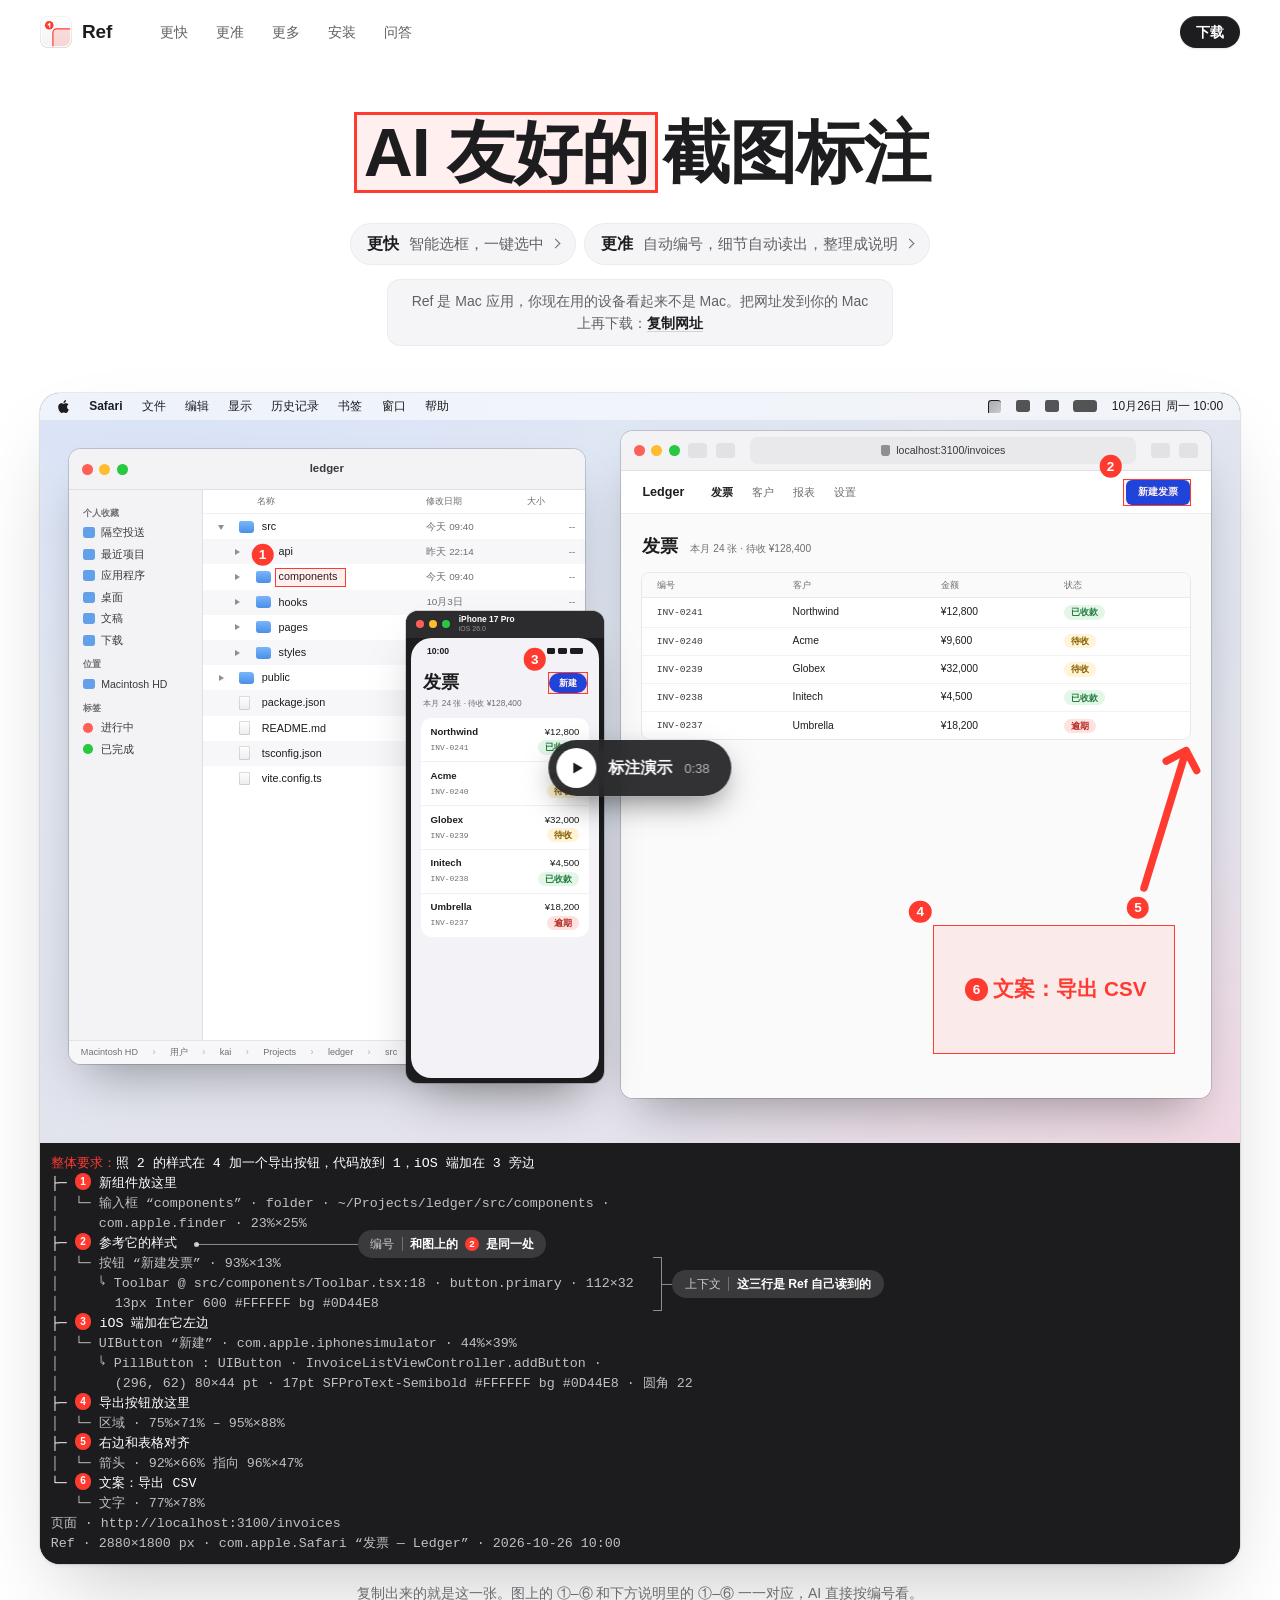
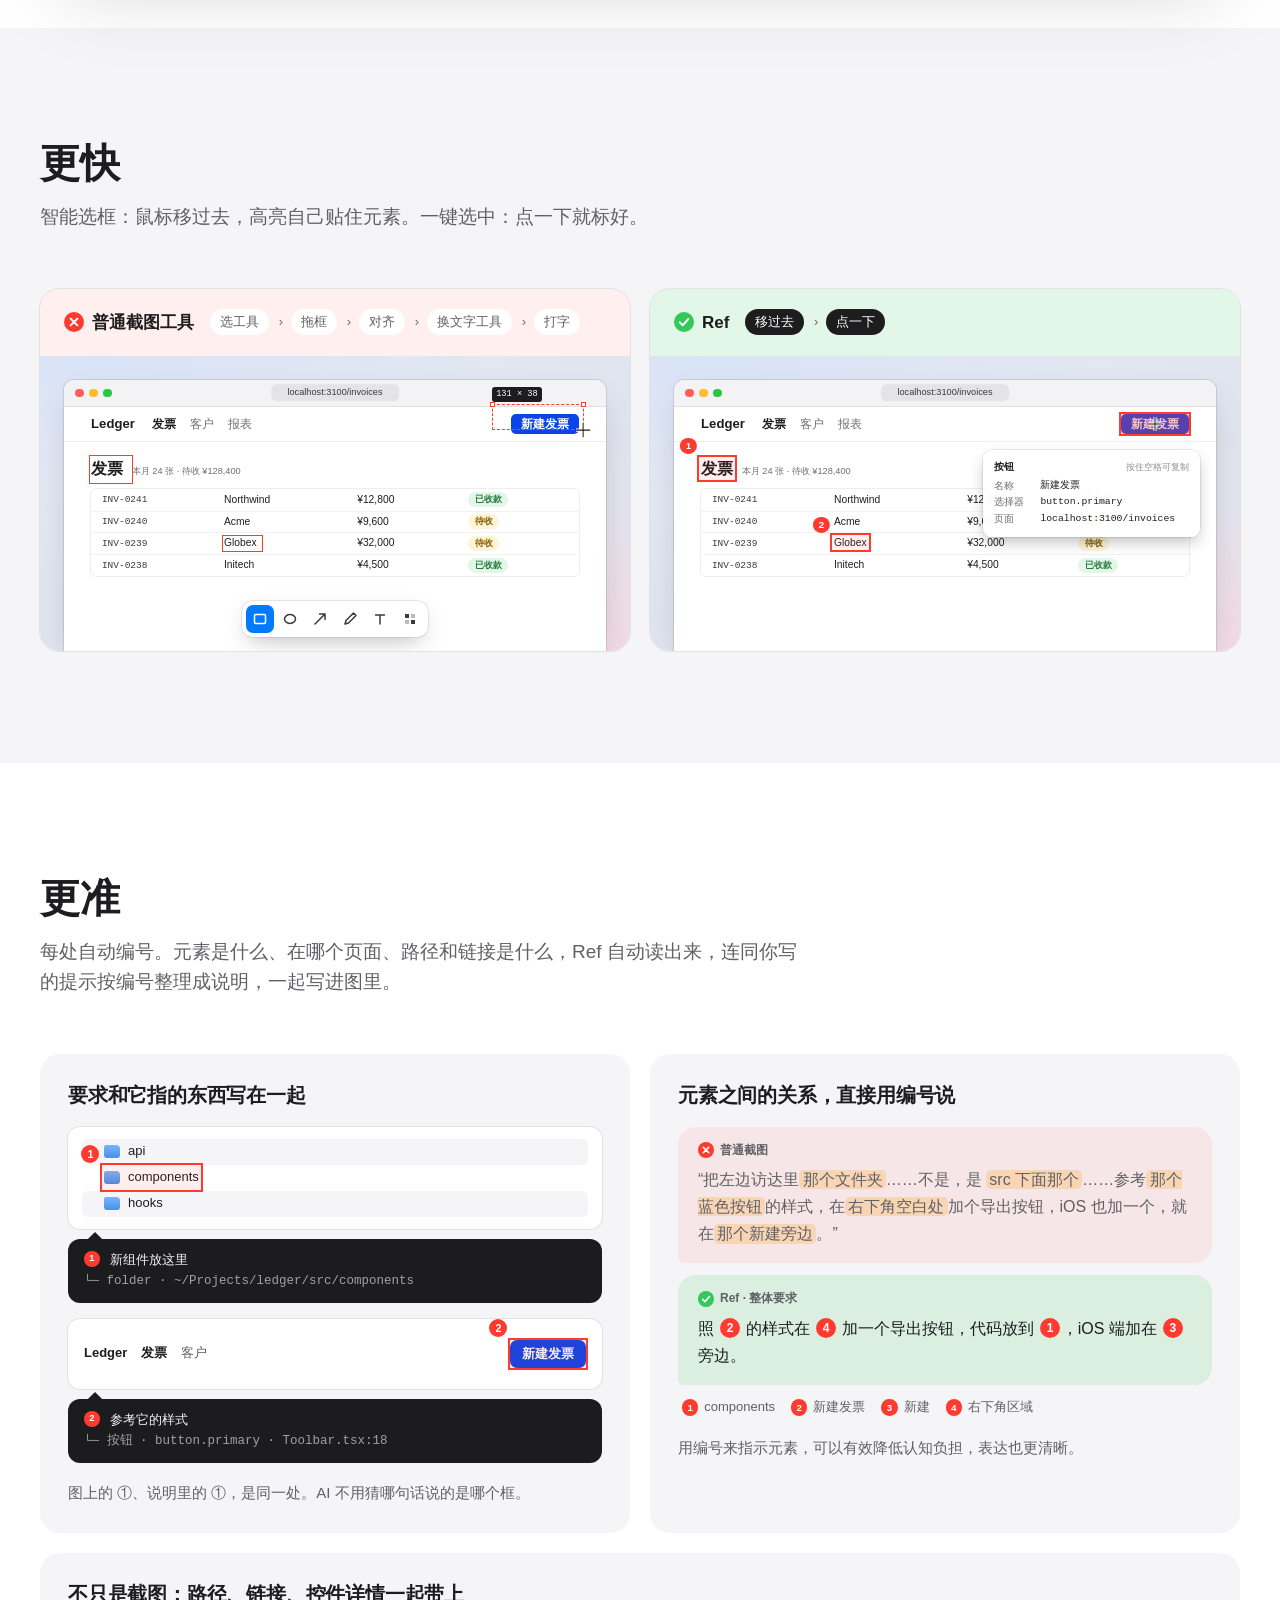
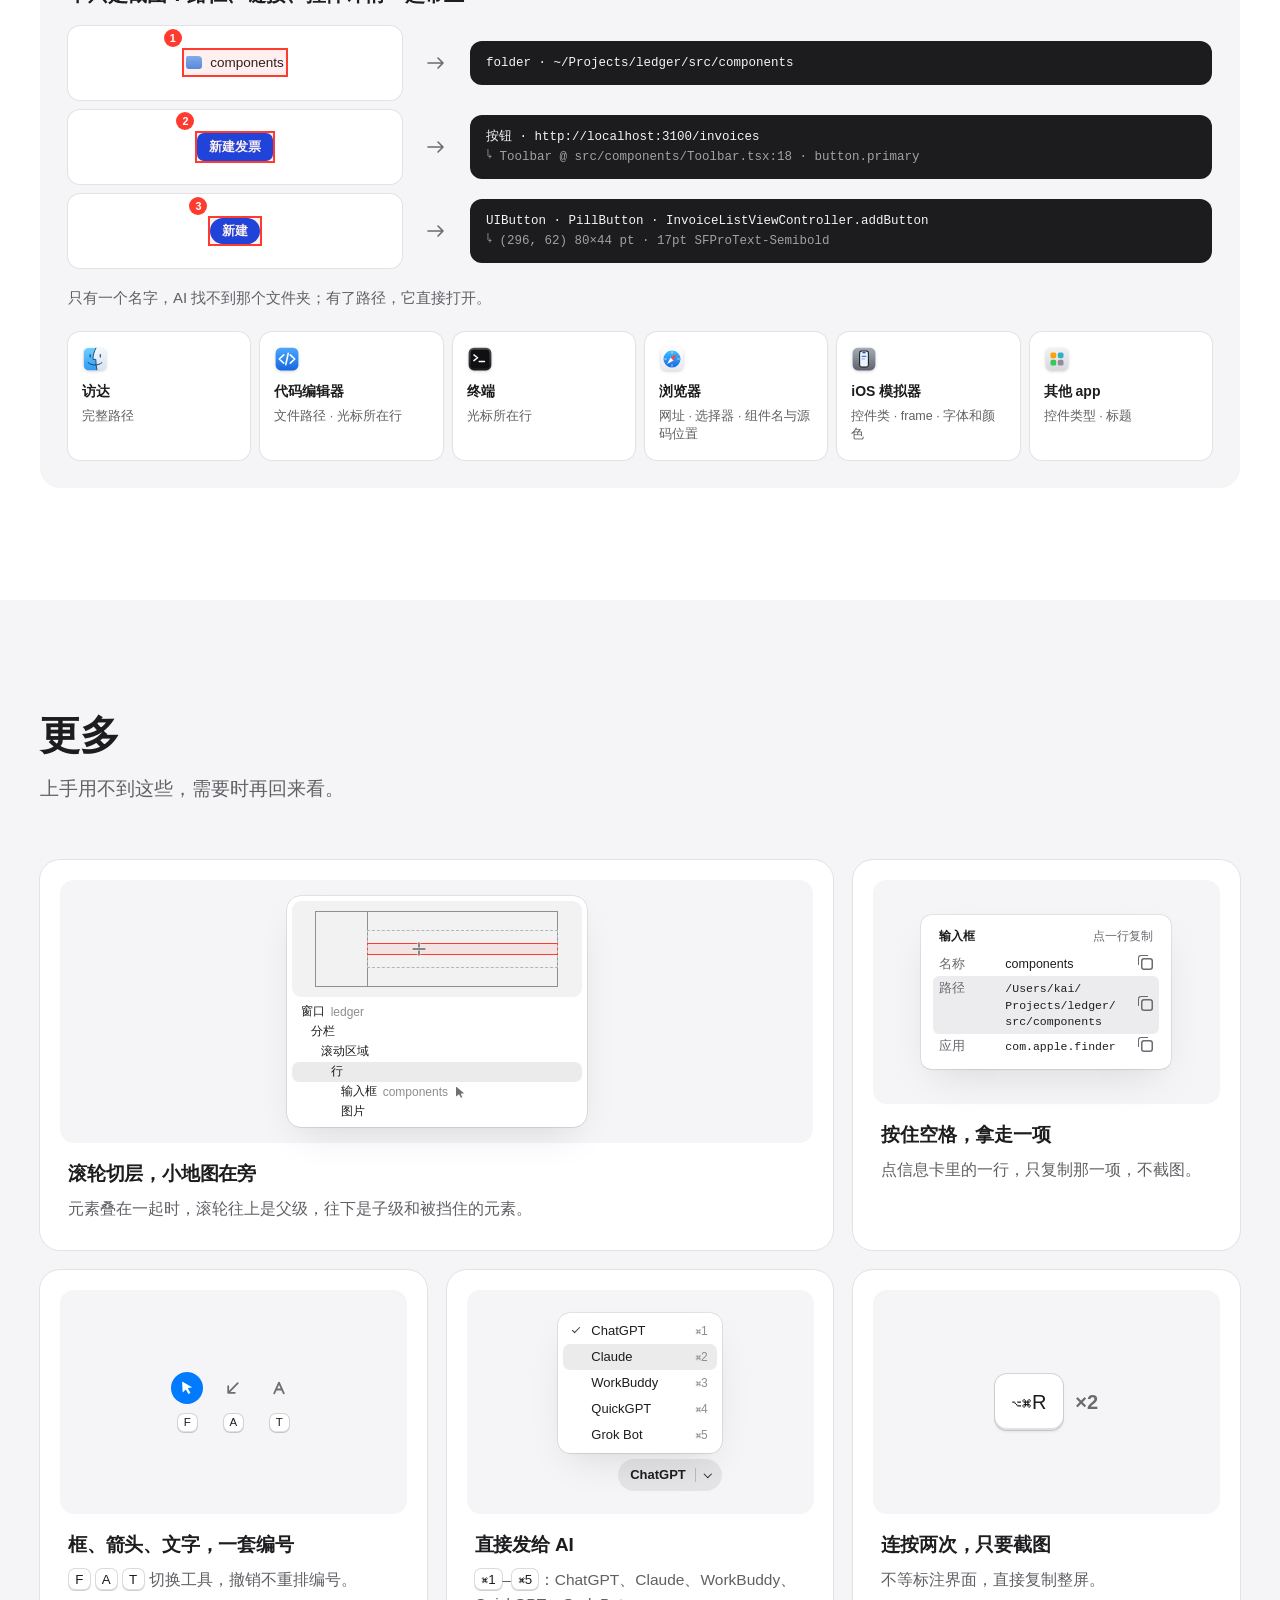
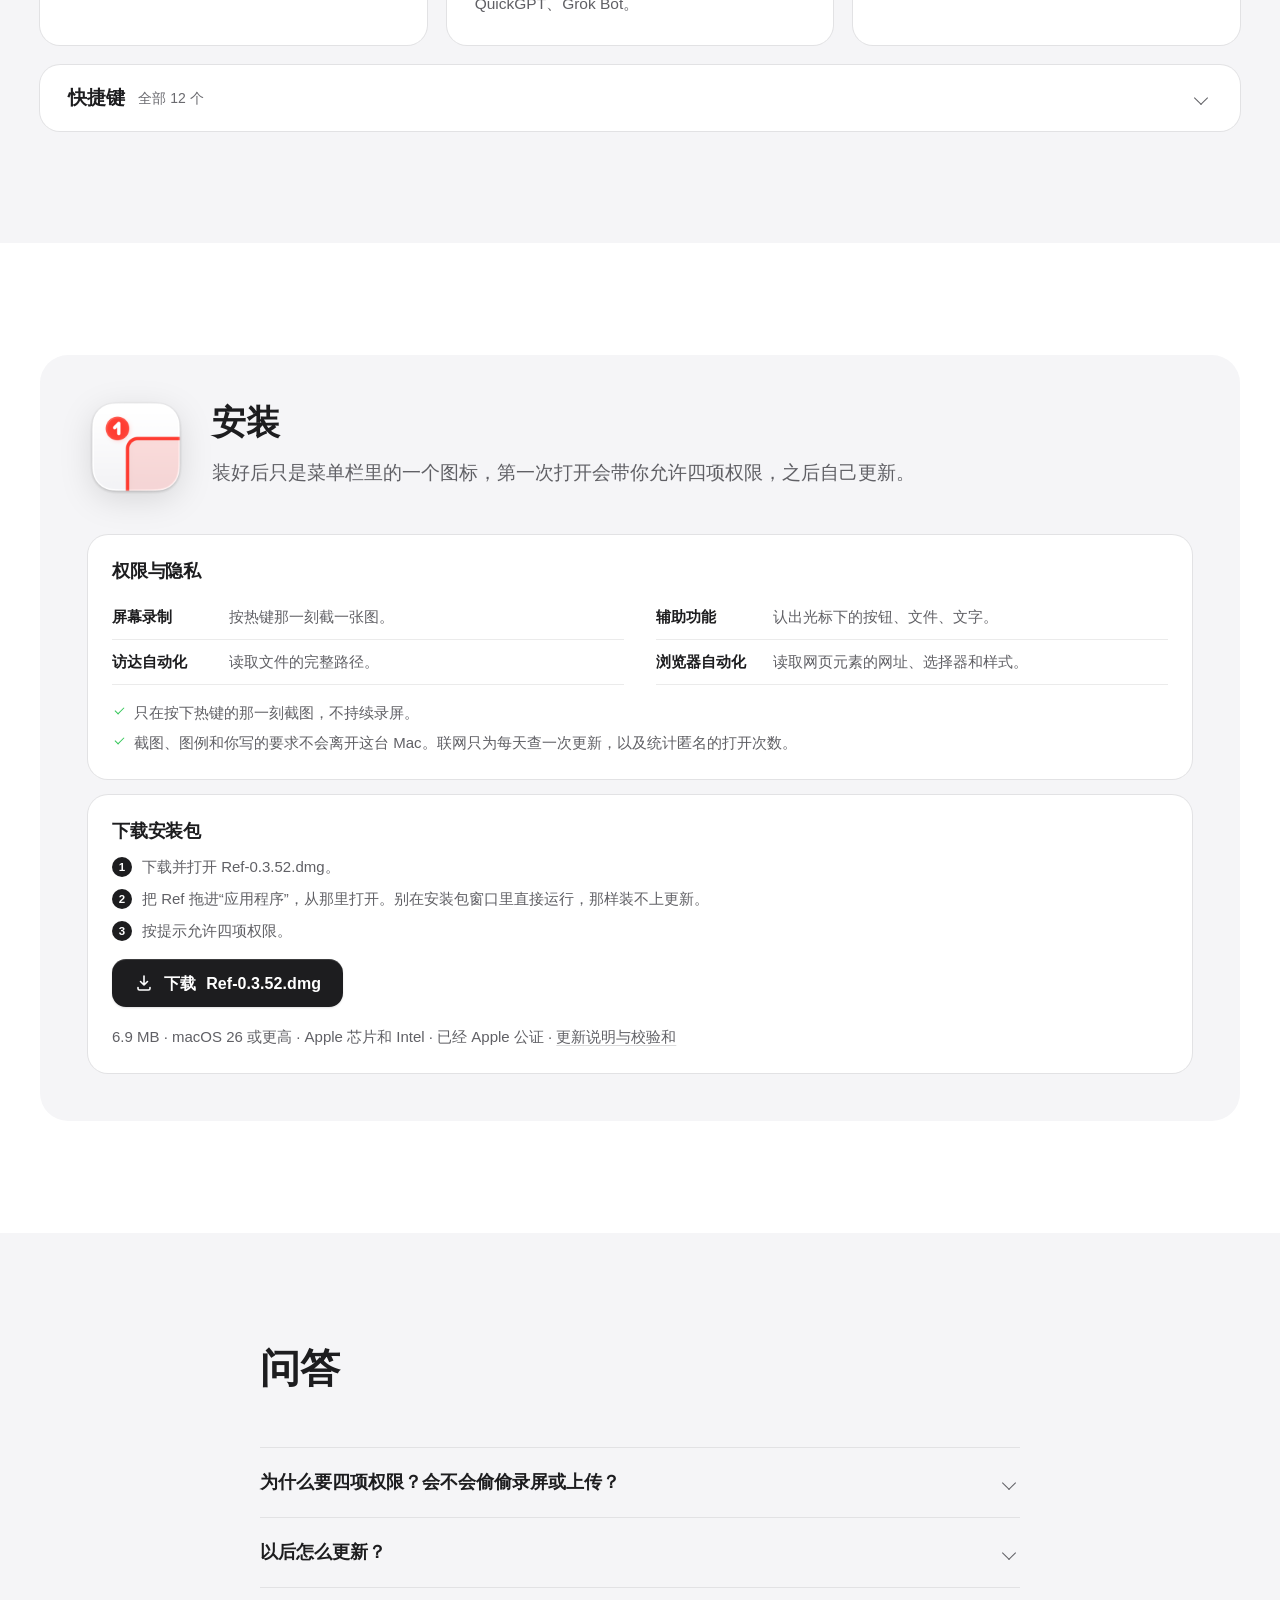
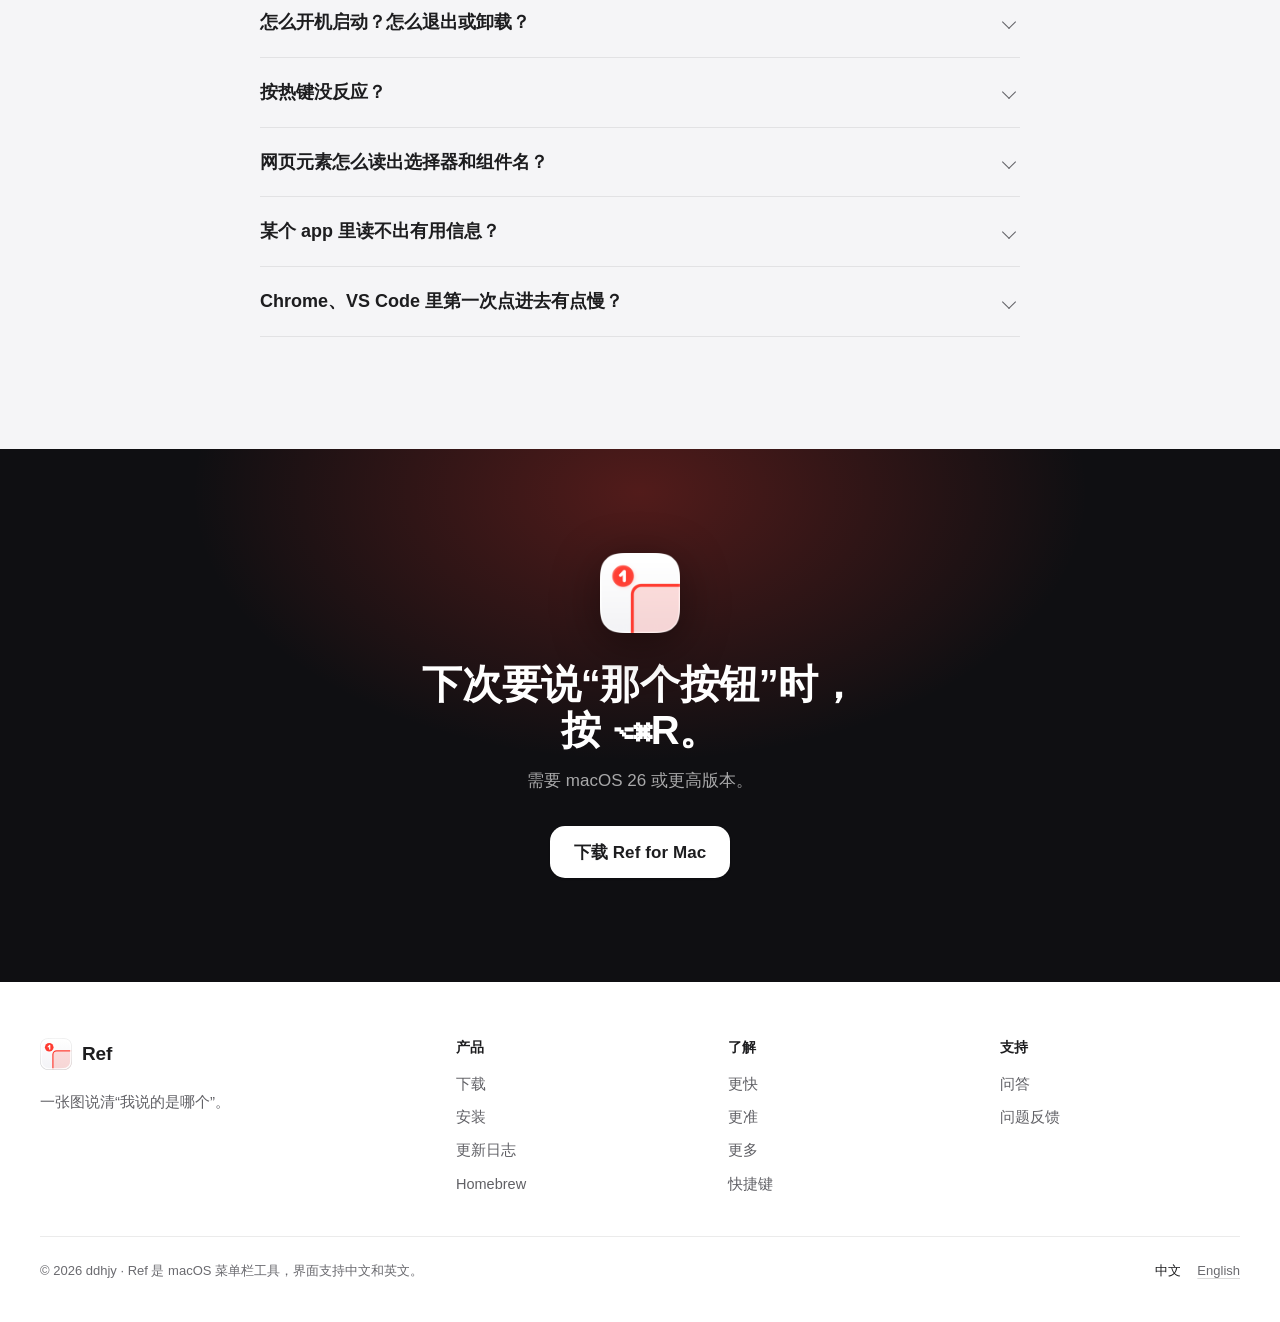
==== commit f9908f85: "site: v0.3.52" ====
--- a/index.html
+++ b/index.html
@@ -49,7 +49,7 @@
   "operatingSystem": "macOS 26",
   "applicationCategory": "UtilitiesApplication",
   "description": "AI 友好的截图标注，住在 macOS 菜单栏里。按热键，点一下你想说的东西：Ref 自动贴住元素并编号，把你的要求、元素的路径和链接一起写进图里，放进剪贴板。",
-  "softwareVersion": "0.3.51",
+  "softwareVersion": "0.3.52",
   "downloadUrl": "https://github.com/ddhjy/ref-releases/releases/latest",
   "releaseNotes": "https://github.com/ddhjy/ref-releases/releases",
   "offers": { "@type": "Offer", "price": "0", "priceCurrency": "USD" },
@@ -507,13 +507,13 @@
         <div class="way">
           <h3>下载安装包</h3>
           <ol class="way-steps">
-            <li>下载并打开 <span data-dmg-name>Ref-0.3.51.dmg</span>。</li>
+            <li>下载并打开 <span data-dmg-name>Ref-0.3.52.dmg</span>。</li>
             <li>把 Ref 拖进“应用程序”，从那里打开。别在安装包窗口里直接运行，那样装不上更新。</li>
             <li>按提示允许四项权限。</li>
           </ol>
-          <a class="btn btn-primary" href="/download/Ref-0.3.51.dmg" data-download-dmg>
+          <a class="btn btn-primary" href="/download/Ref-0.3.52.dmg" data-download-dmg>
             <svg class="i" viewBox="0 0 20 20" aria-hidden="true"><path d="M10 3v9m0 0 3.5-3.5M10 12 6.5 8.5M4 14.5v1A1.5 1.5 0 0 0 5.5 17h9a1.5 1.5 0 0 0 1.5-1.5v-1"/></svg>
-            下载 <span data-dmg-name>Ref-0.3.51.dmg</span>
+            下载 <span data-dmg-name>Ref-0.3.52.dmg</span>
           </a>
           <p class="way-meta"><span data-dmg-size>6.9 MB</span> · macOS 26 或更高 · Apple 芯片和 Intel · 已经 Apple 公证 · <a href="https://github.com/ddhjy/ref-releases/releases/latest" data-release-link>更新说明与校验和</a></p>
         </div>
@@ -571,7 +571,7 @@
       <h2>下次要说“那个按钮”时，<br>按 ⌥⌘R。</h2>
       <p>需要 macOS 26 或更高版本。</p>
       <div class="cta">
-        <a class="btn btn-contrast btn-lg" href="/download/Ref-0.3.51.dmg" data-download-dmg>下载 Ref for Mac</a>
+        <a class="btn btn-contrast btn-lg" href="/download/Ref-0.3.52.dmg" data-download-dmg>下载 Ref for Mac</a>
       </div>
     </div>
   </div>
@@ -585,7 +585,7 @@
     </div>
     <nav aria-label="产品">
       <h3>产品</h3>
-      <a href="/download/Ref-0.3.51.dmg" data-download-dmg>下载</a>
+      <a href="/download/Ref-0.3.52.dmg" data-download-dmg>下载</a>
       <a href="#install">安装</a>
       <a href="https://github.com/ddhjy/ref-releases/releases">更新日志</a>
       <a href="https://github.com/ddhjy/homebrew-tap" rel="noopener">Homebrew</a>
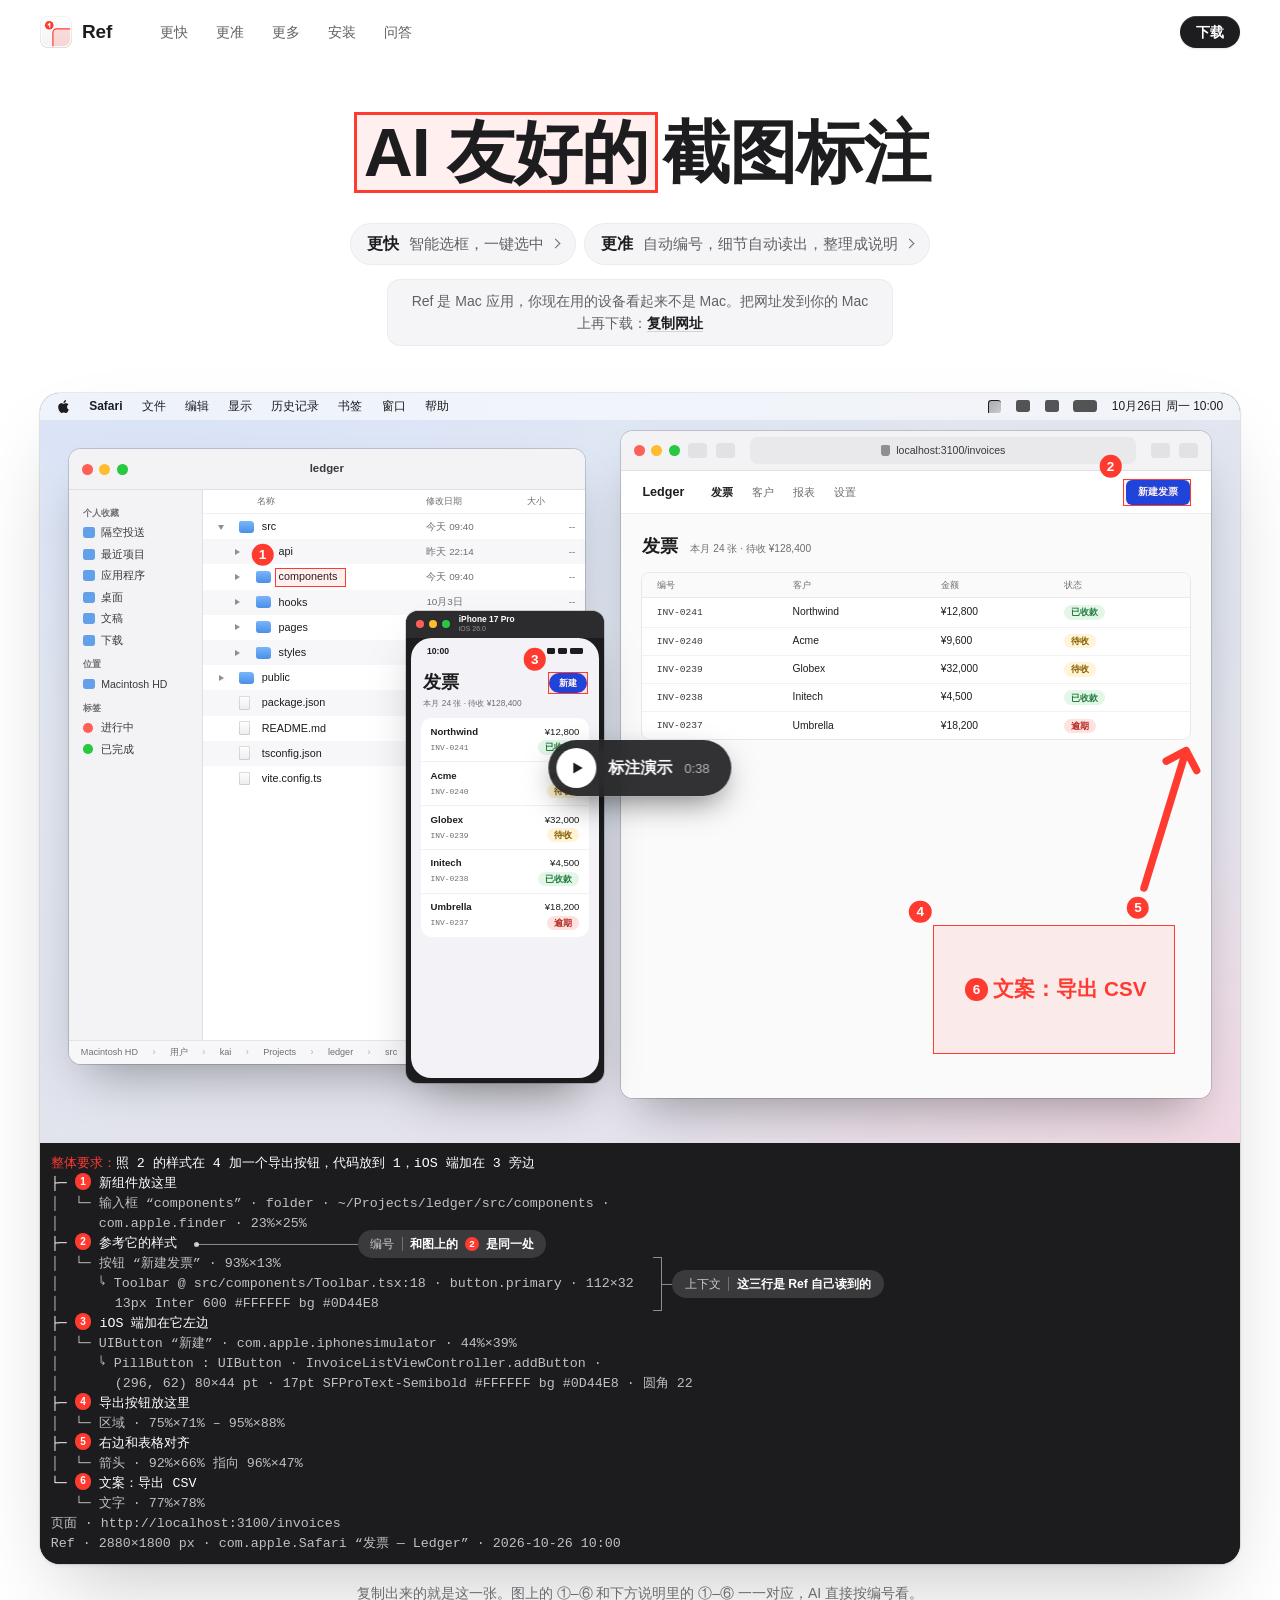
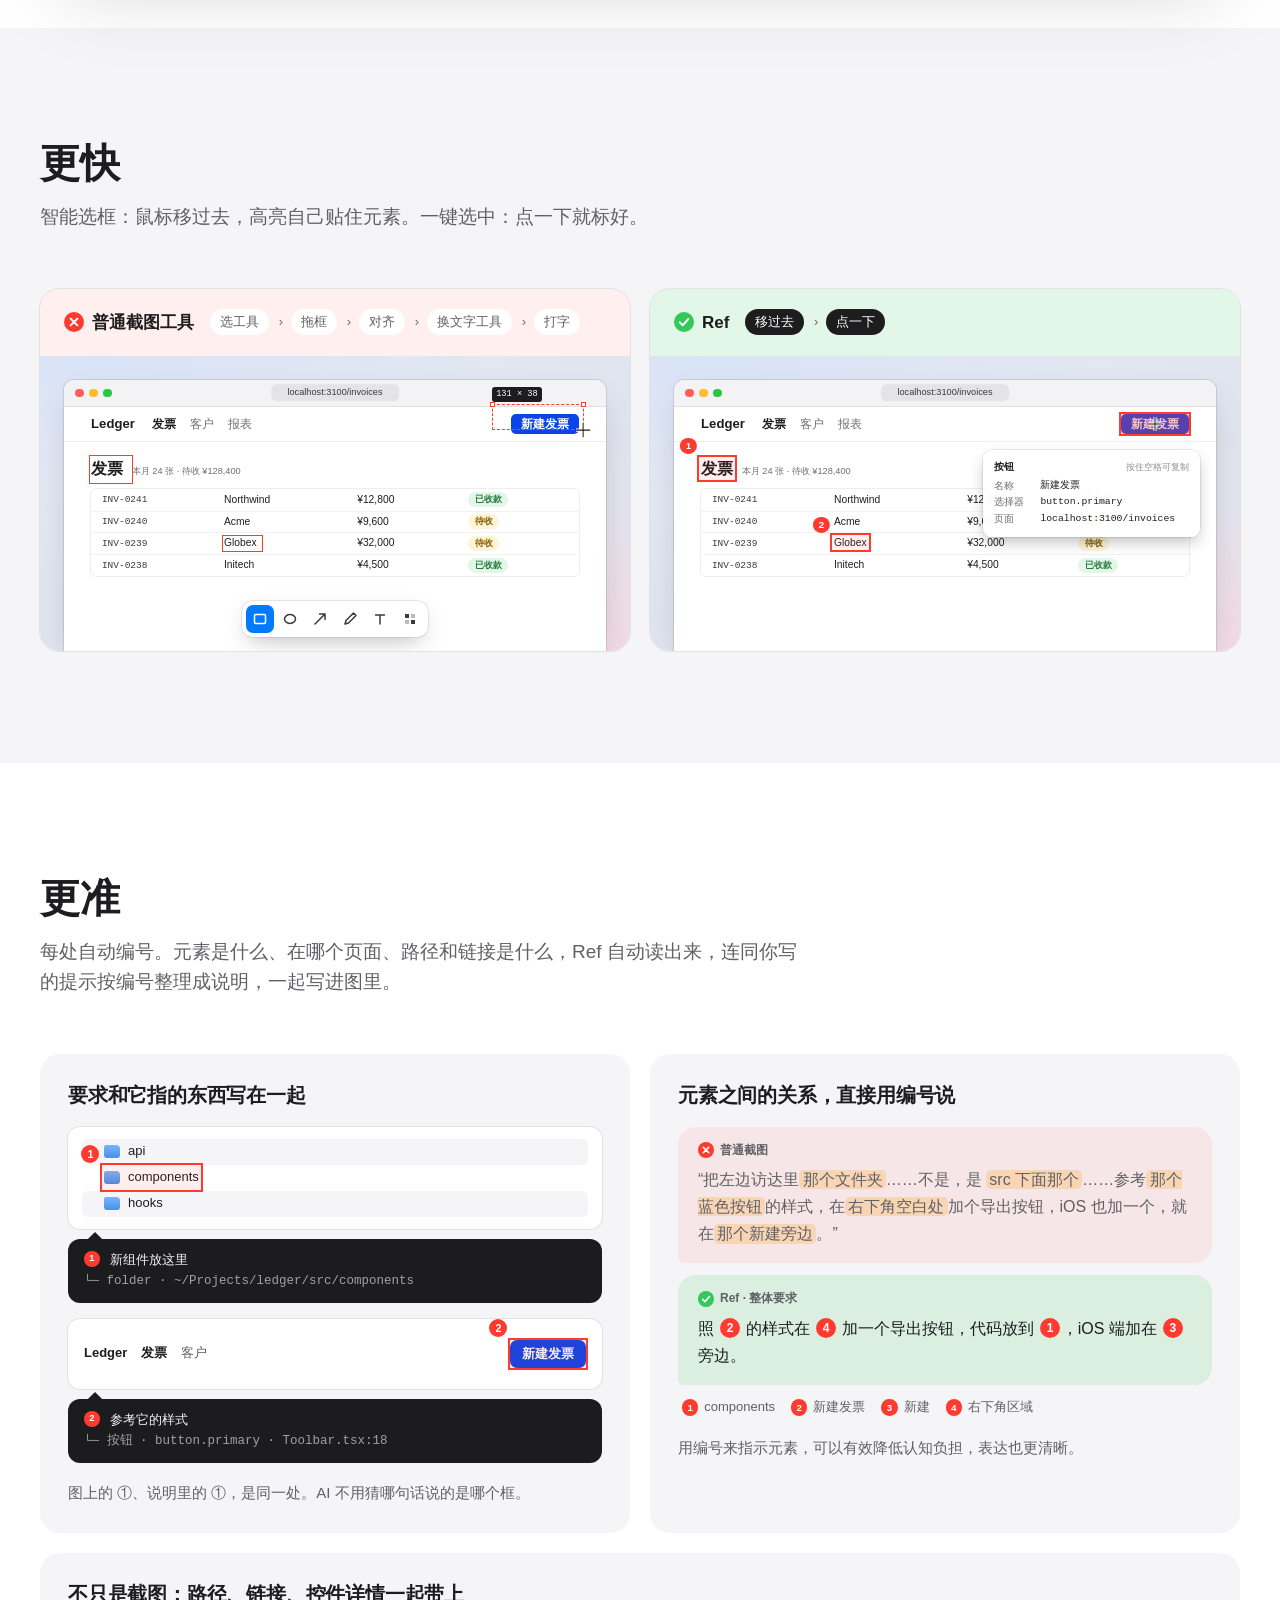
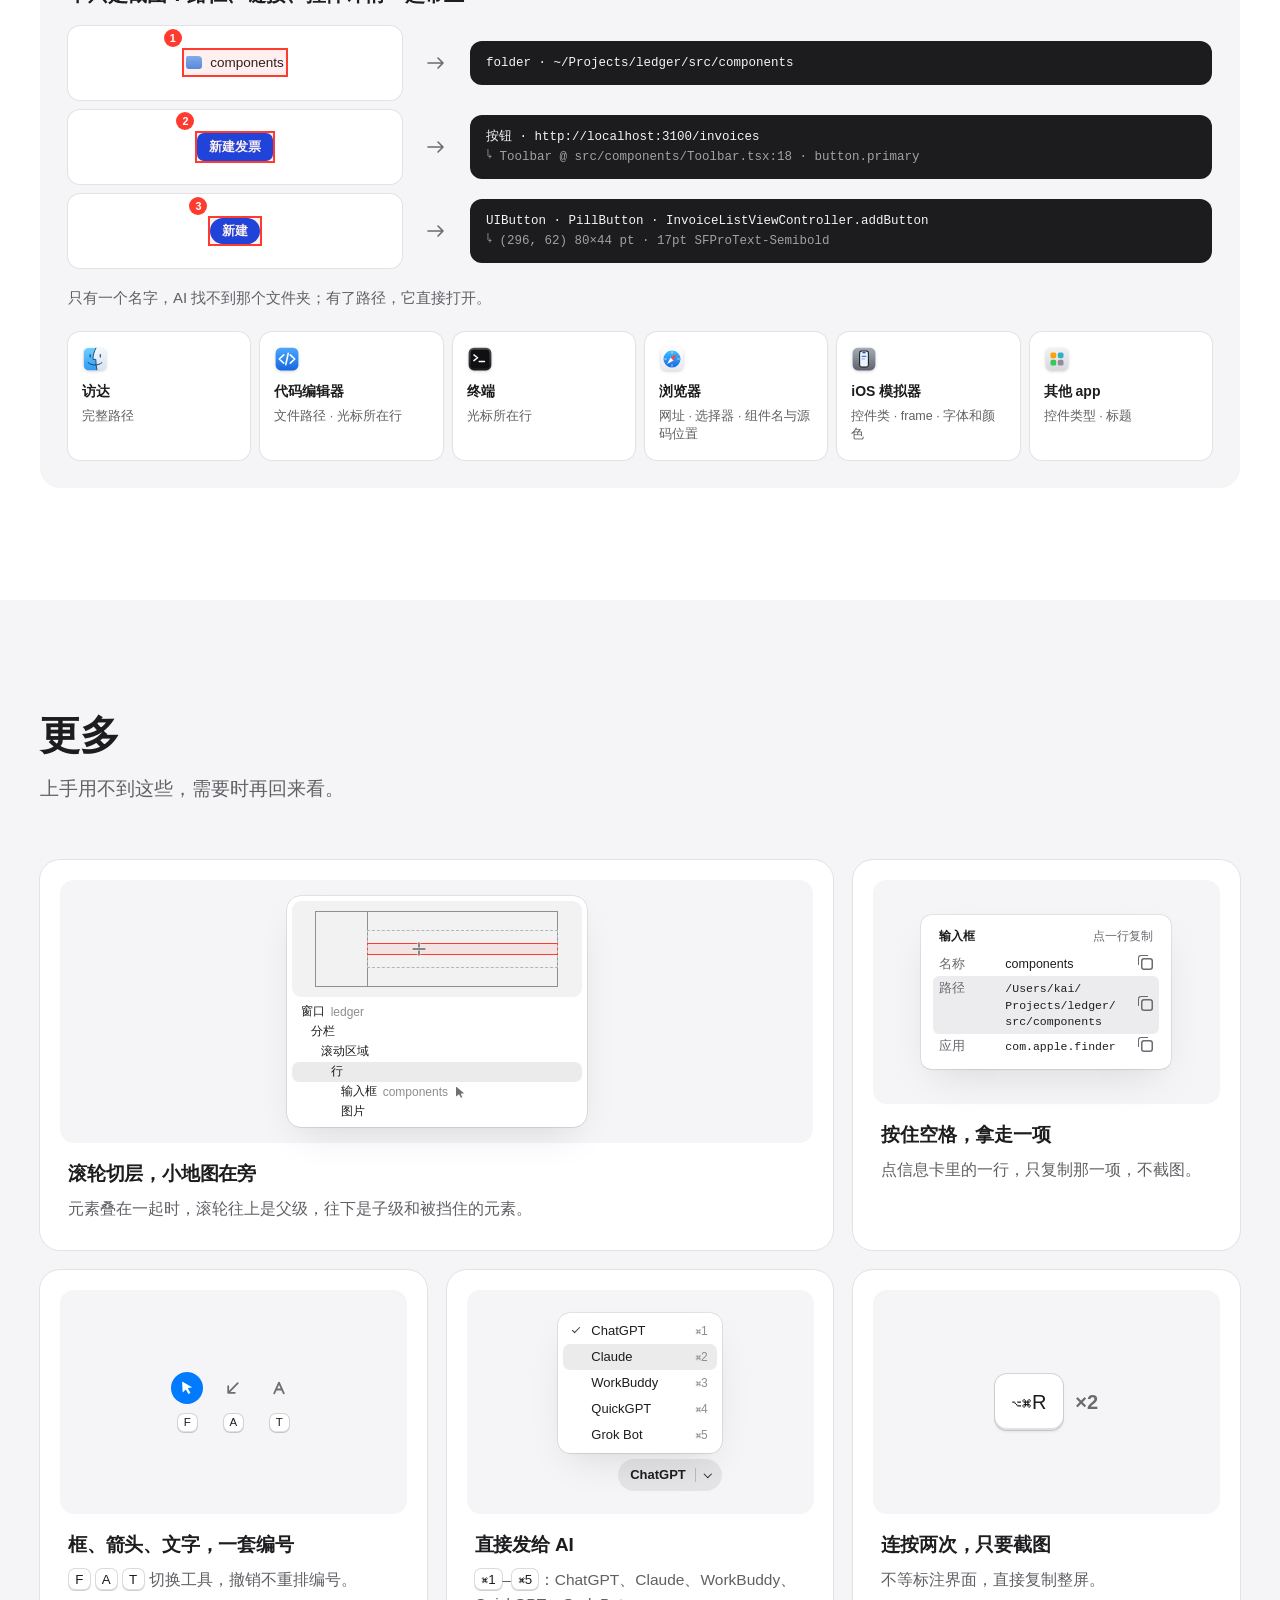
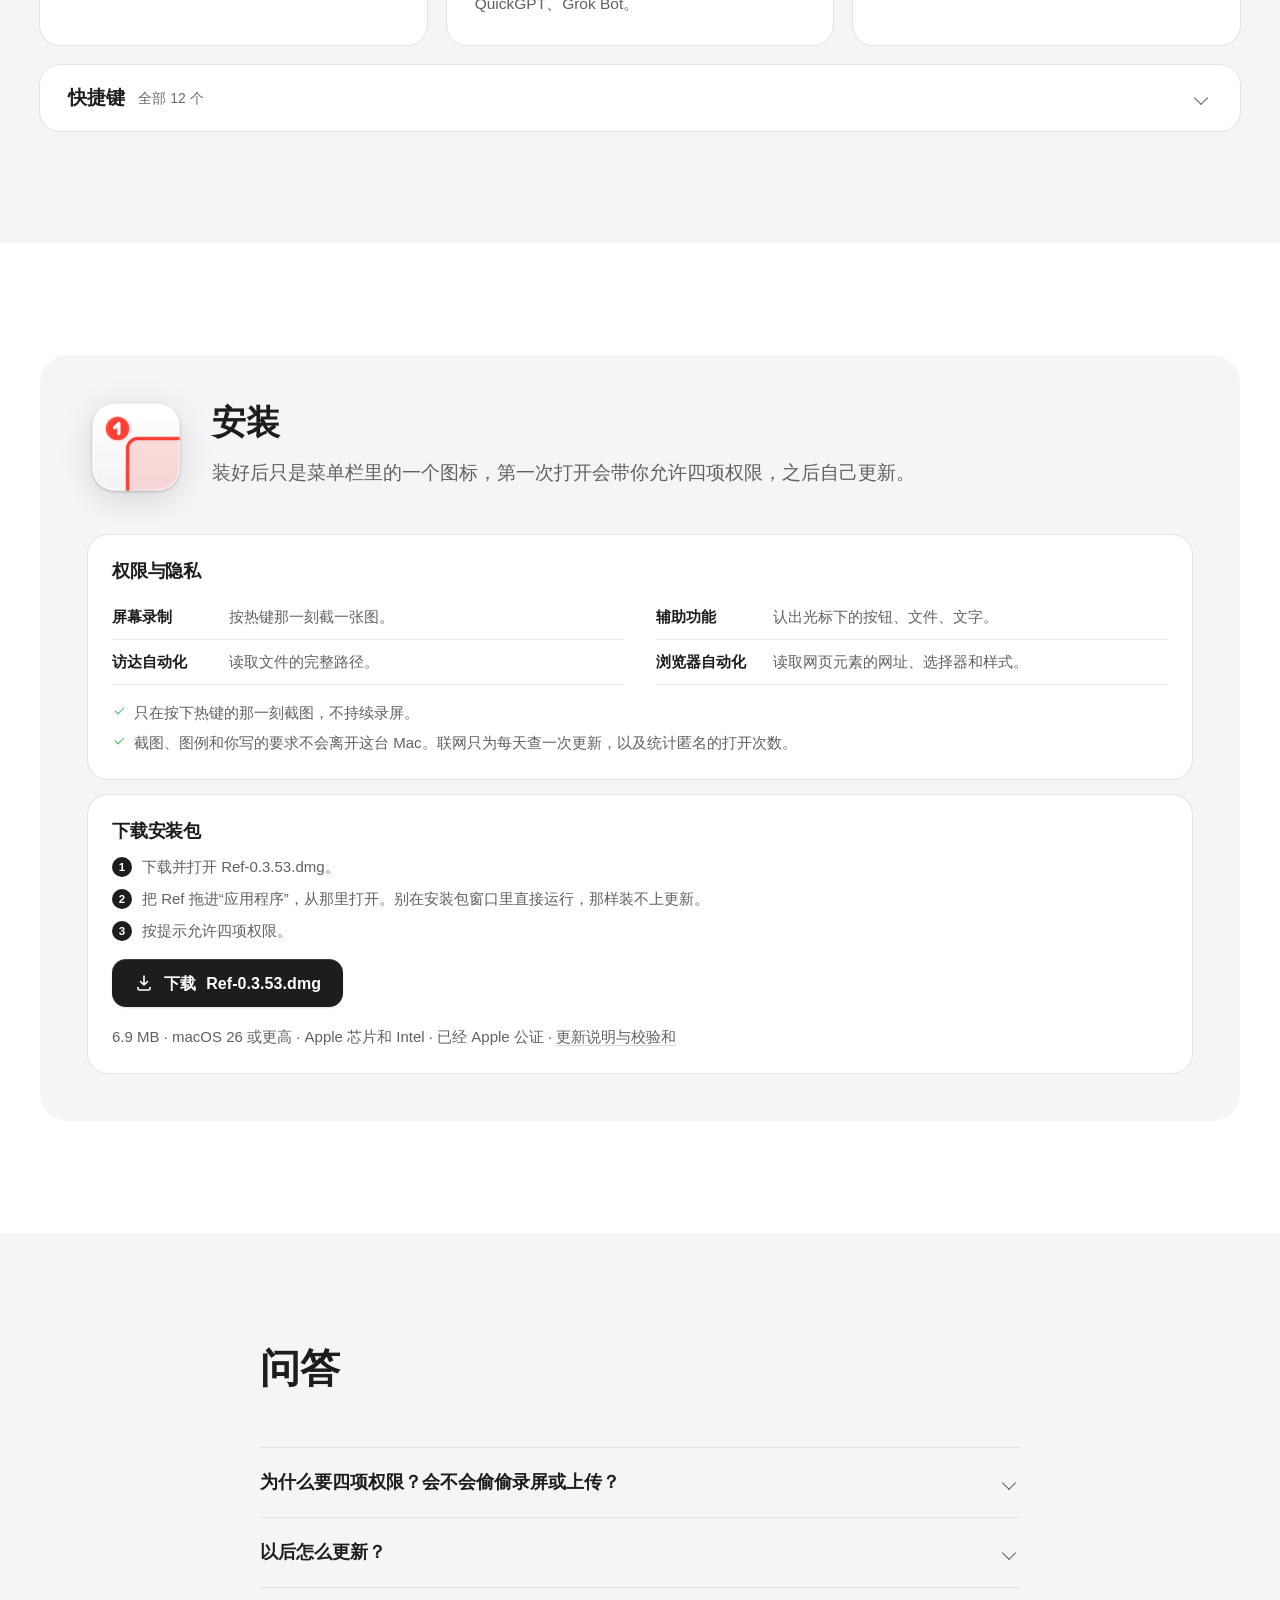
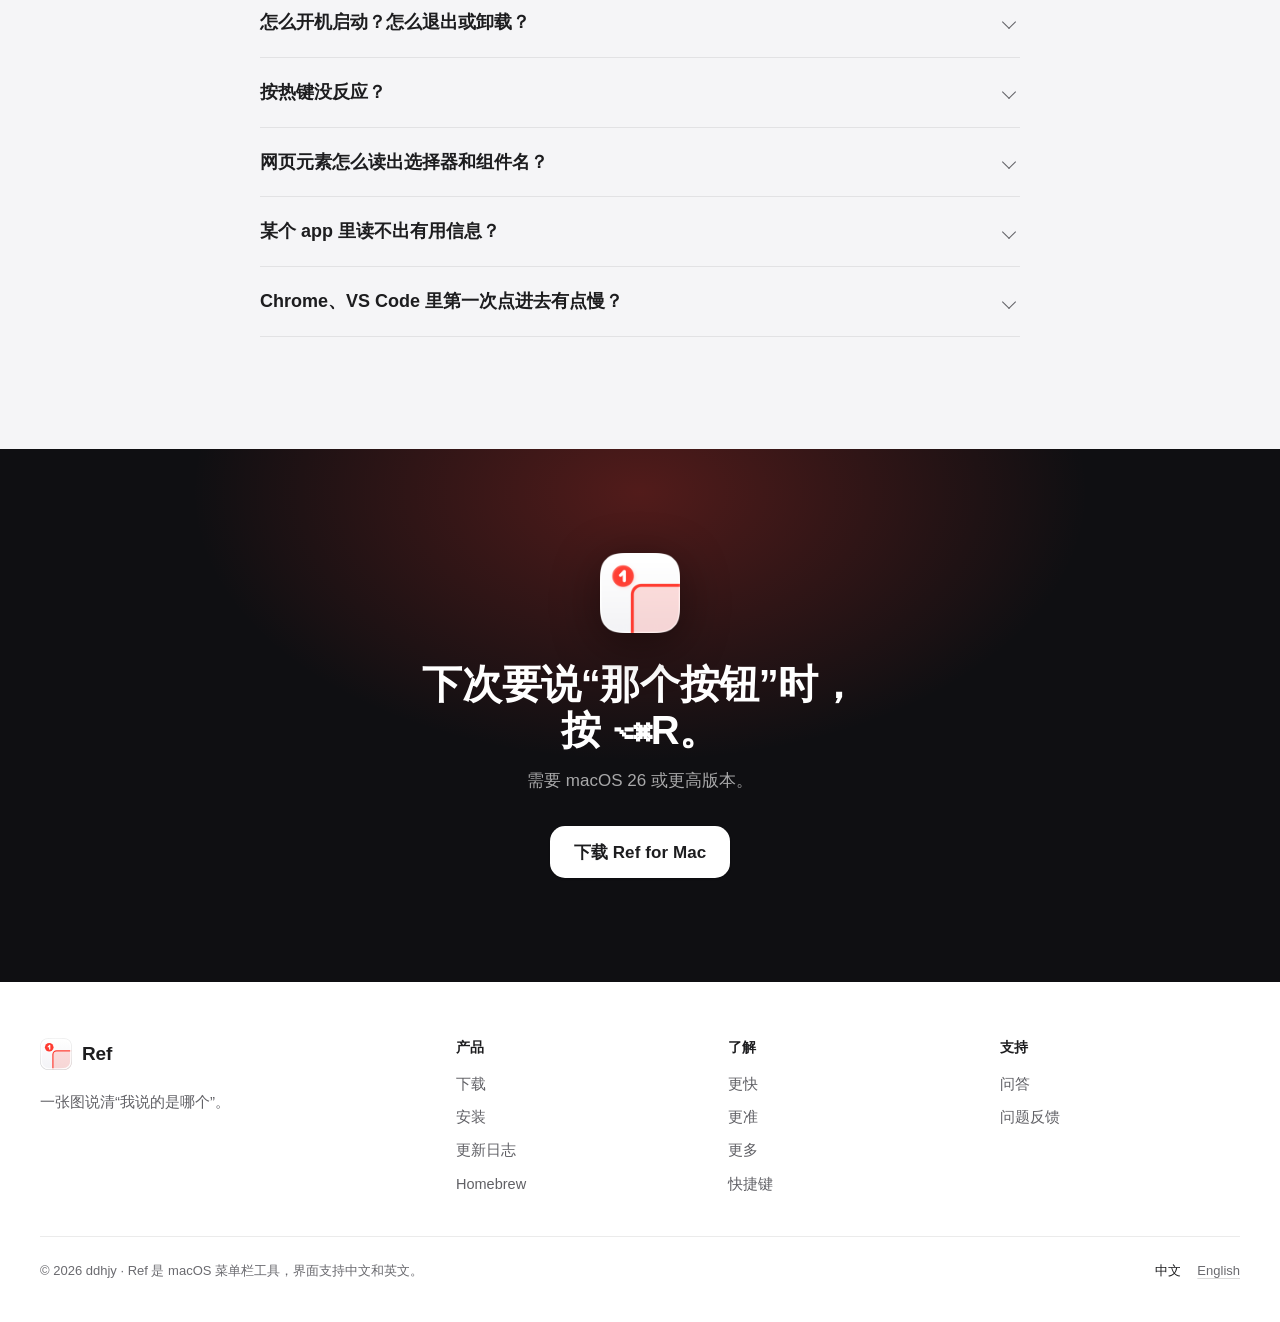
==== commit 6dfbc8f6: "site: v0.3.53" ====
--- a/index.html
+++ b/index.html
@@ -49,7 +49,7 @@
   "operatingSystem": "macOS 26",
   "applicationCategory": "UtilitiesApplication",
   "description": "AI 友好的截图标注，住在 macOS 菜单栏里。按热键，点一下你想说的东西：Ref 自动贴住元素并编号，把你的要求、元素的路径和链接一起写进图里，放进剪贴板。",
-  "softwareVersion": "0.3.52",
+  "softwareVersion": "0.3.53",
   "downloadUrl": "https://github.com/ddhjy/ref-releases/releases/latest",
   "releaseNotes": "https://github.com/ddhjy/ref-releases/releases",
   "offers": { "@type": "Offer", "price": "0", "priceCurrency": "USD" },
@@ -507,13 +507,13 @@
         <div class="way">
           <h3>下载安装包</h3>
           <ol class="way-steps">
-            <li>下载并打开 <span data-dmg-name>Ref-0.3.52.dmg</span>。</li>
+            <li>下载并打开 <span data-dmg-name>Ref-0.3.53.dmg</span>。</li>
             <li>把 Ref 拖进“应用程序”，从那里打开。别在安装包窗口里直接运行，那样装不上更新。</li>
             <li>按提示允许四项权限。</li>
           </ol>
-          <a class="btn btn-primary" href="/download/Ref-0.3.52.dmg" data-download-dmg>
+          <a class="btn btn-primary" href="/download/Ref-0.3.53.dmg" data-download-dmg>
             <svg class="i" viewBox="0 0 20 20" aria-hidden="true"><path d="M10 3v9m0 0 3.5-3.5M10 12 6.5 8.5M4 14.5v1A1.5 1.5 0 0 0 5.5 17h9a1.5 1.5 0 0 0 1.5-1.5v-1"/></svg>
-            下载 <span data-dmg-name>Ref-0.3.52.dmg</span>
+            下载 <span data-dmg-name>Ref-0.3.53.dmg</span>
           </a>
           <p class="way-meta"><span data-dmg-size>6.9 MB</span> · macOS 26 或更高 · Apple 芯片和 Intel · 已经 Apple 公证 · <a href="https://github.com/ddhjy/ref-releases/releases/latest" data-release-link>更新说明与校验和</a></p>
         </div>
@@ -571,7 +571,7 @@
       <h2>下次要说“那个按钮”时，<br>按 ⌥⌘R。</h2>
       <p>需要 macOS 26 或更高版本。</p>
       <div class="cta">
-        <a class="btn btn-contrast btn-lg" href="/download/Ref-0.3.52.dmg" data-download-dmg>下载 Ref for Mac</a>
+        <a class="btn btn-contrast btn-lg" href="/download/Ref-0.3.53.dmg" data-download-dmg>下载 Ref for Mac</a>
       </div>
     </div>
   </div>
@@ -585,7 +585,7 @@
     </div>
     <nav aria-label="产品">
       <h3>产品</h3>
-      <a href="/download/Ref-0.3.52.dmg" data-download-dmg>下载</a>
+      <a href="/download/Ref-0.3.53.dmg" data-download-dmg>下载</a>
       <a href="#install">安装</a>
       <a href="https://github.com/ddhjy/ref-releases/releases">更新日志</a>
       <a href="https://github.com/ddhjy/homebrew-tap" rel="noopener">Homebrew</a>
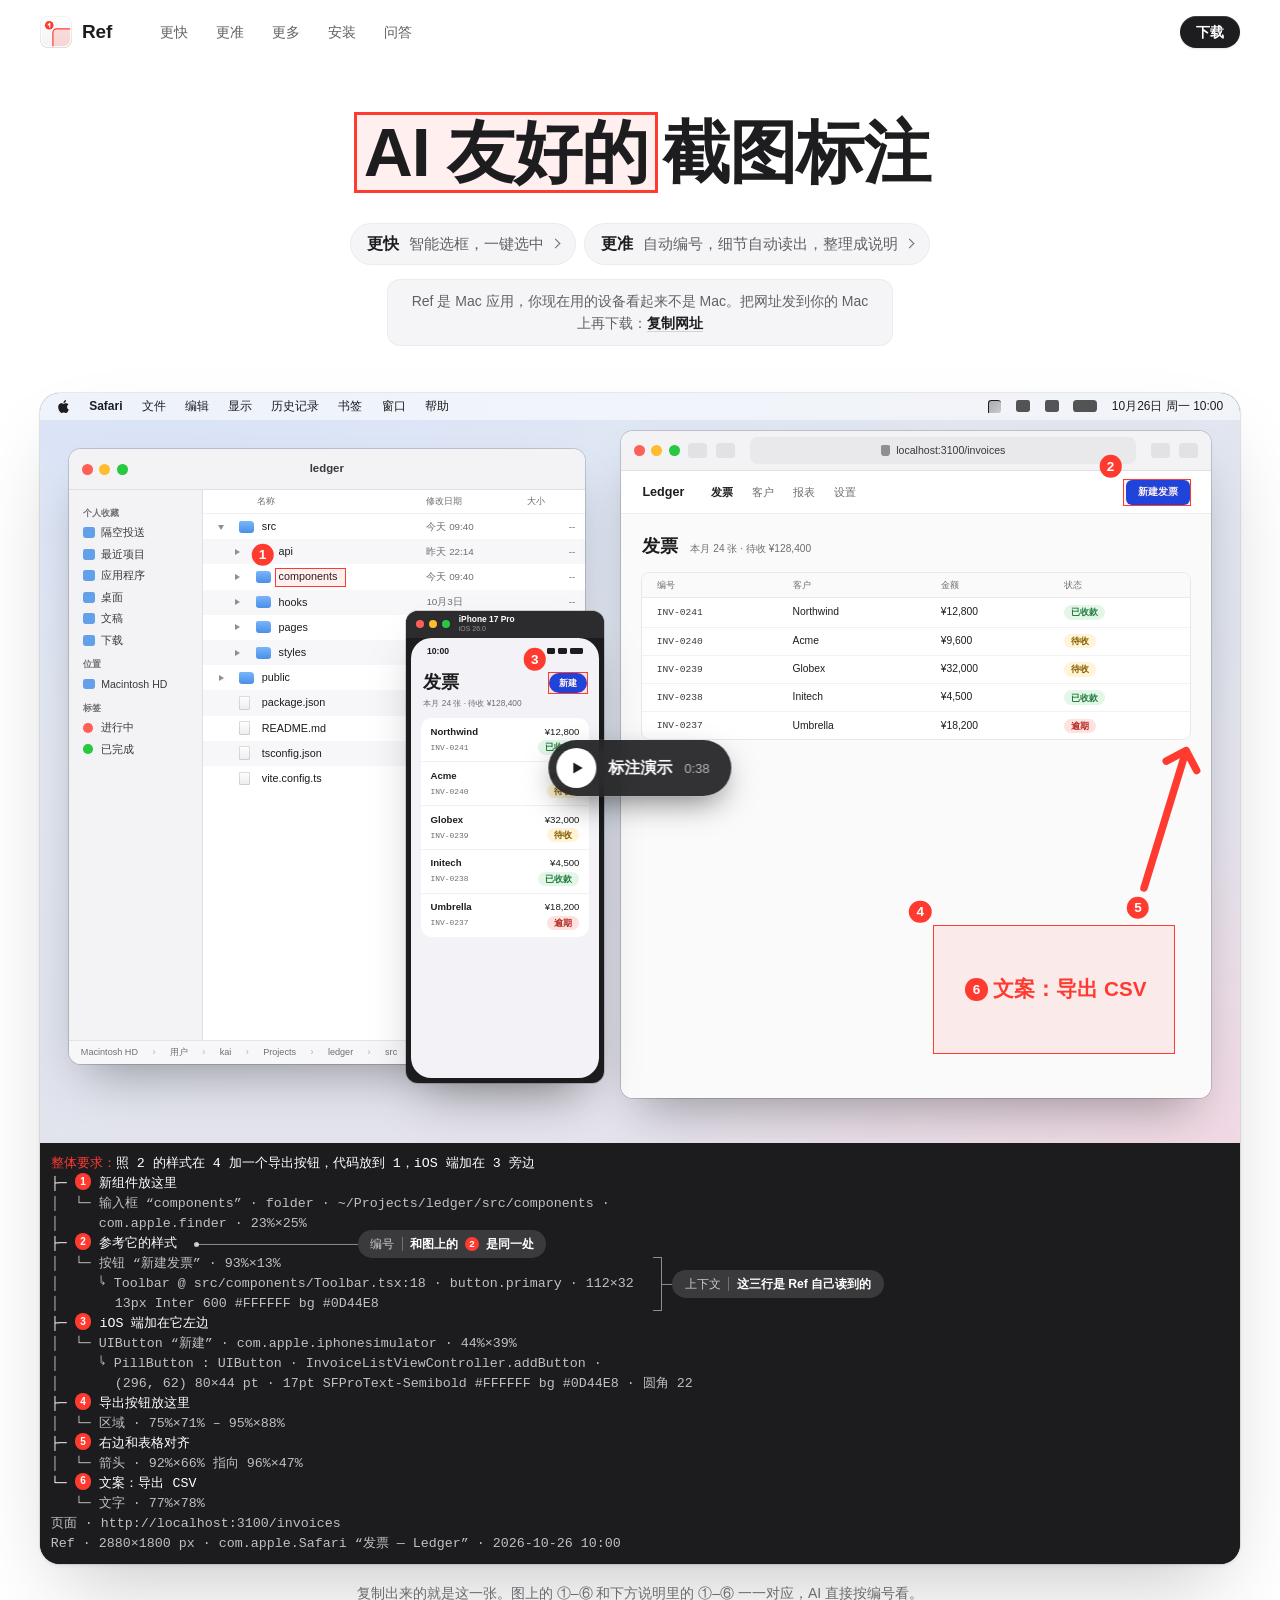
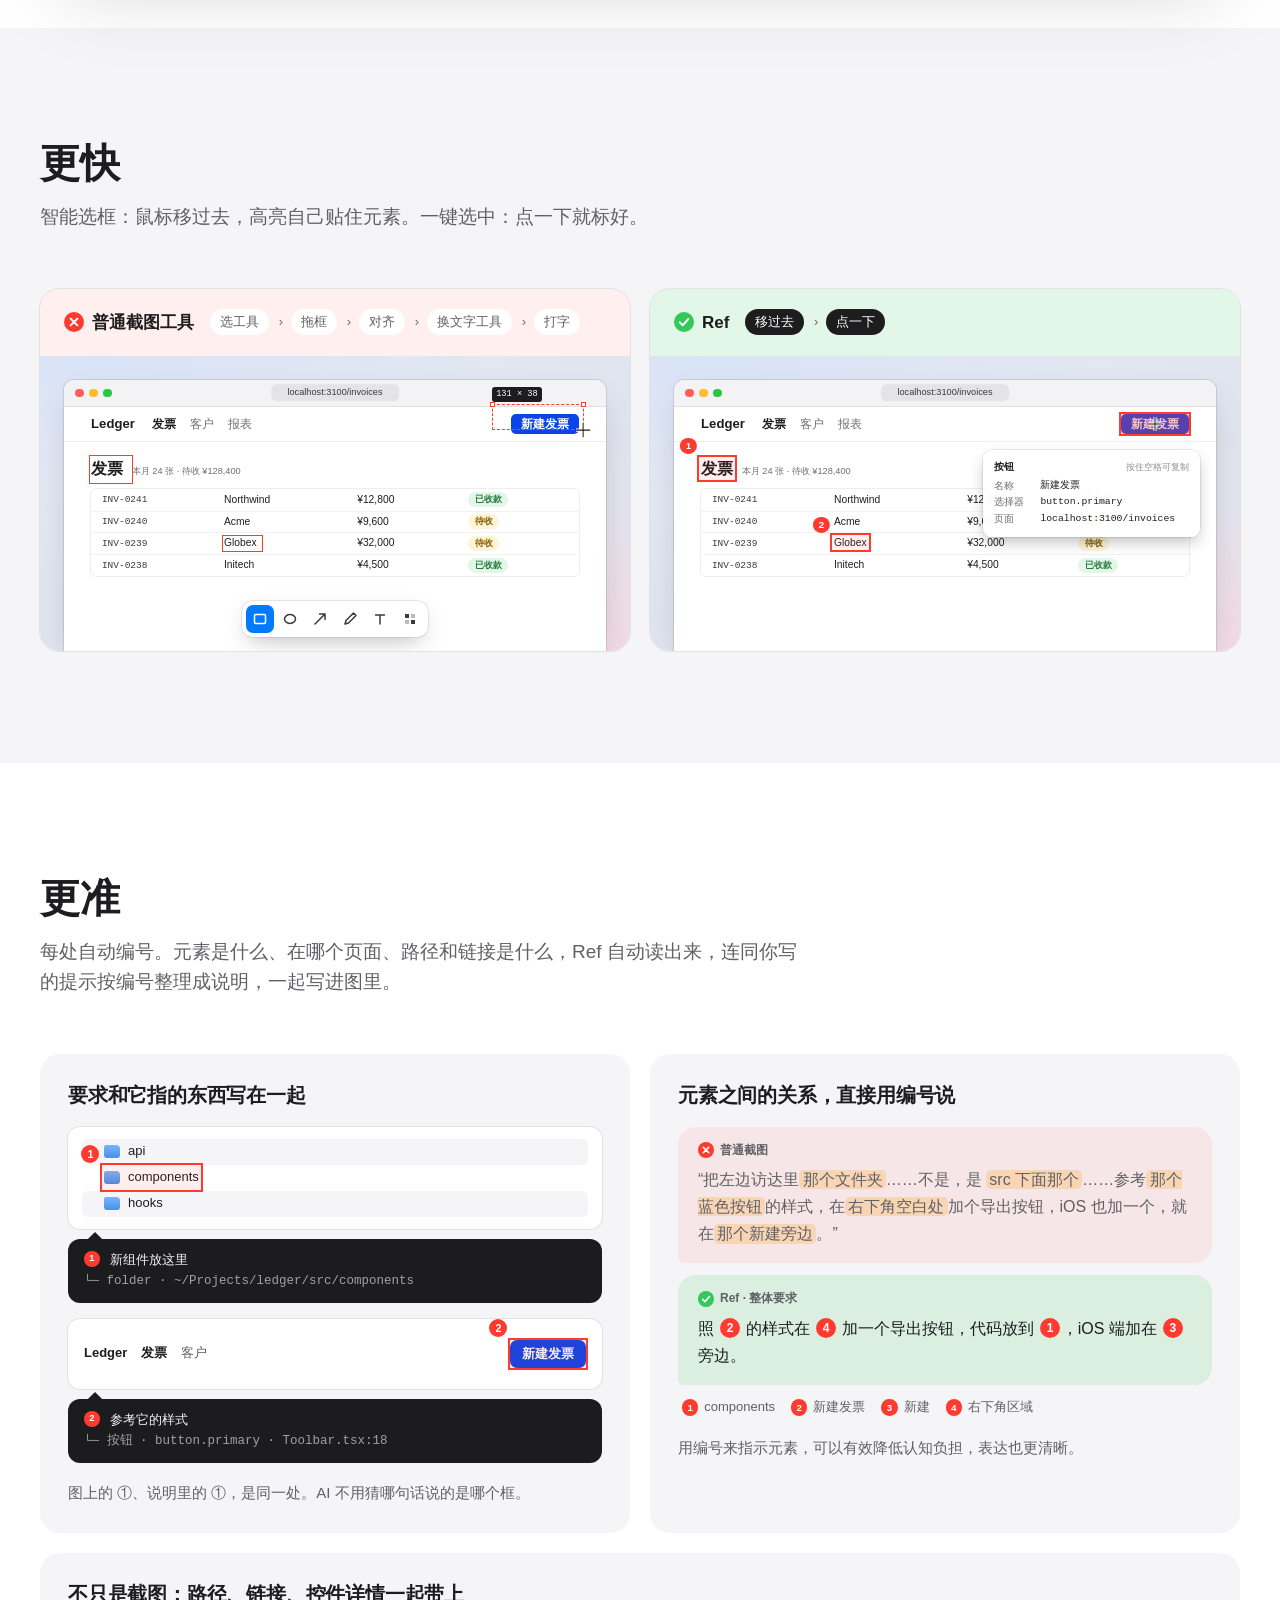
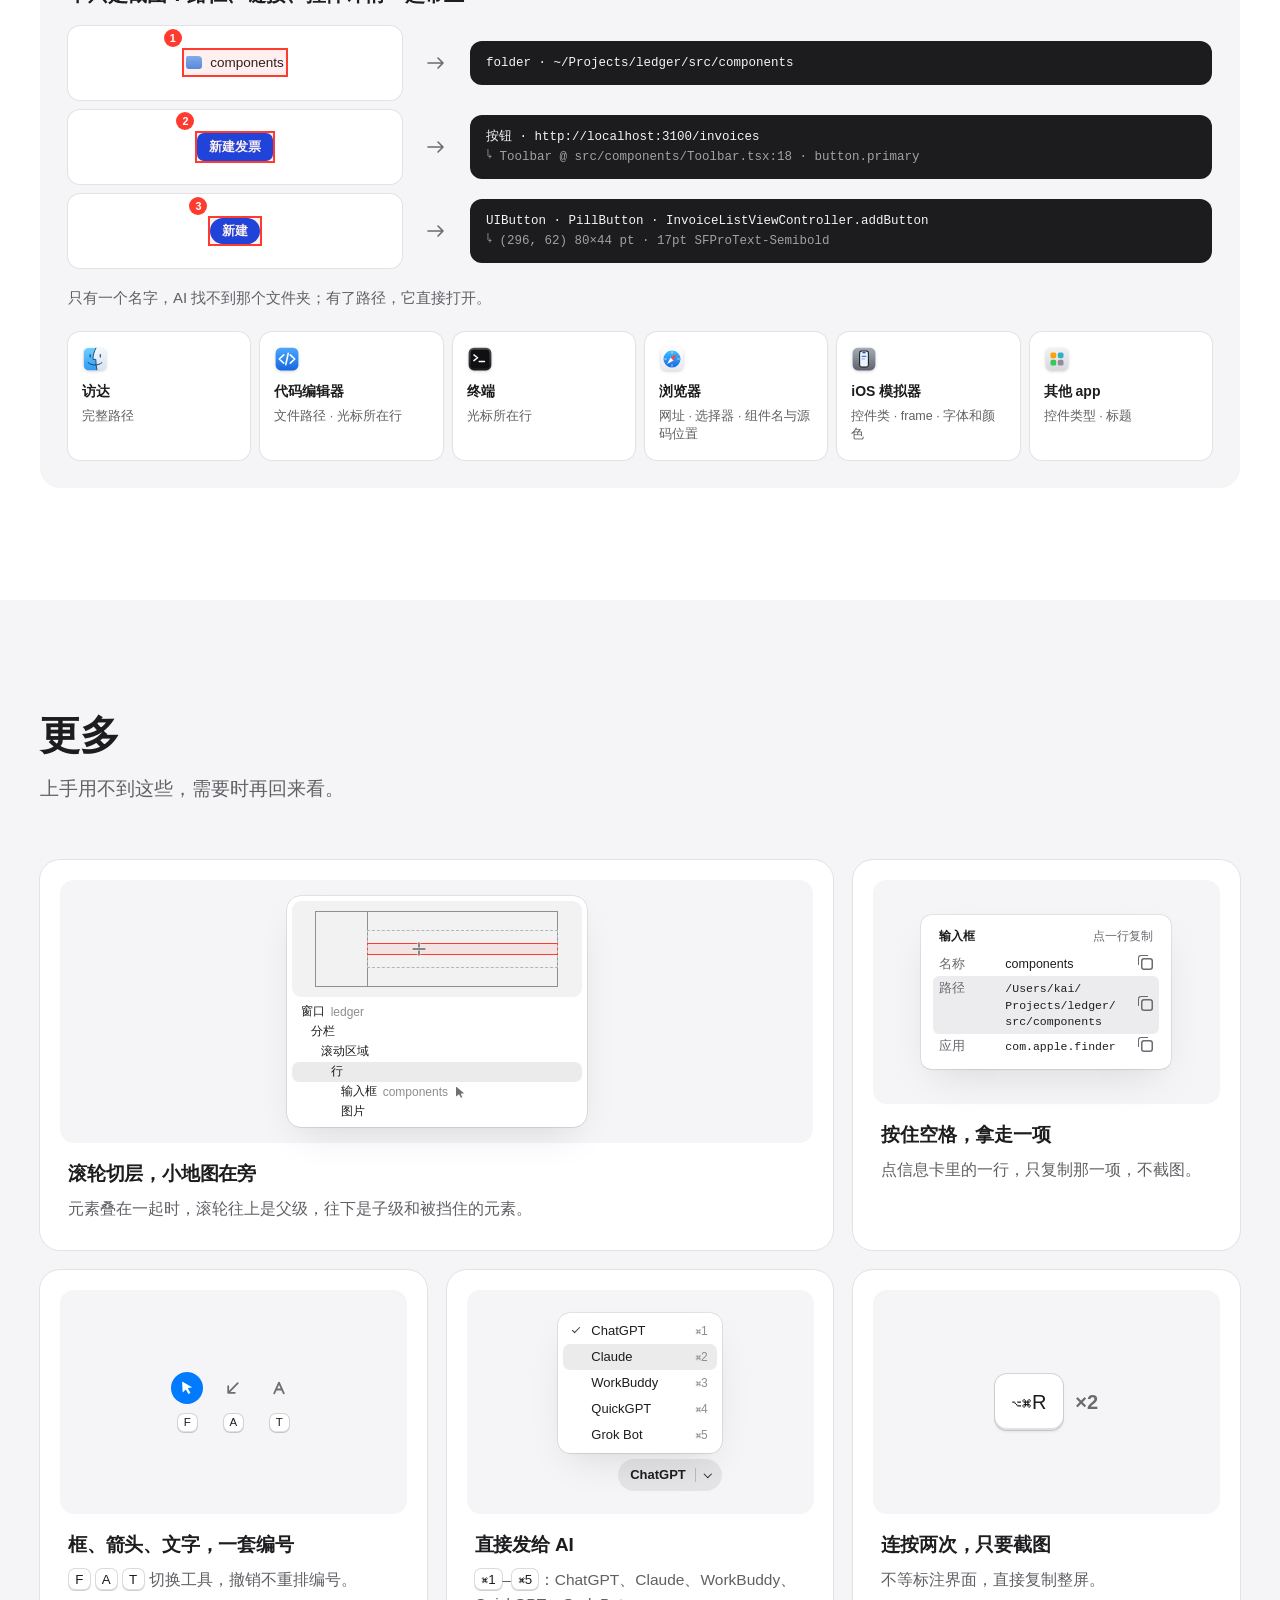
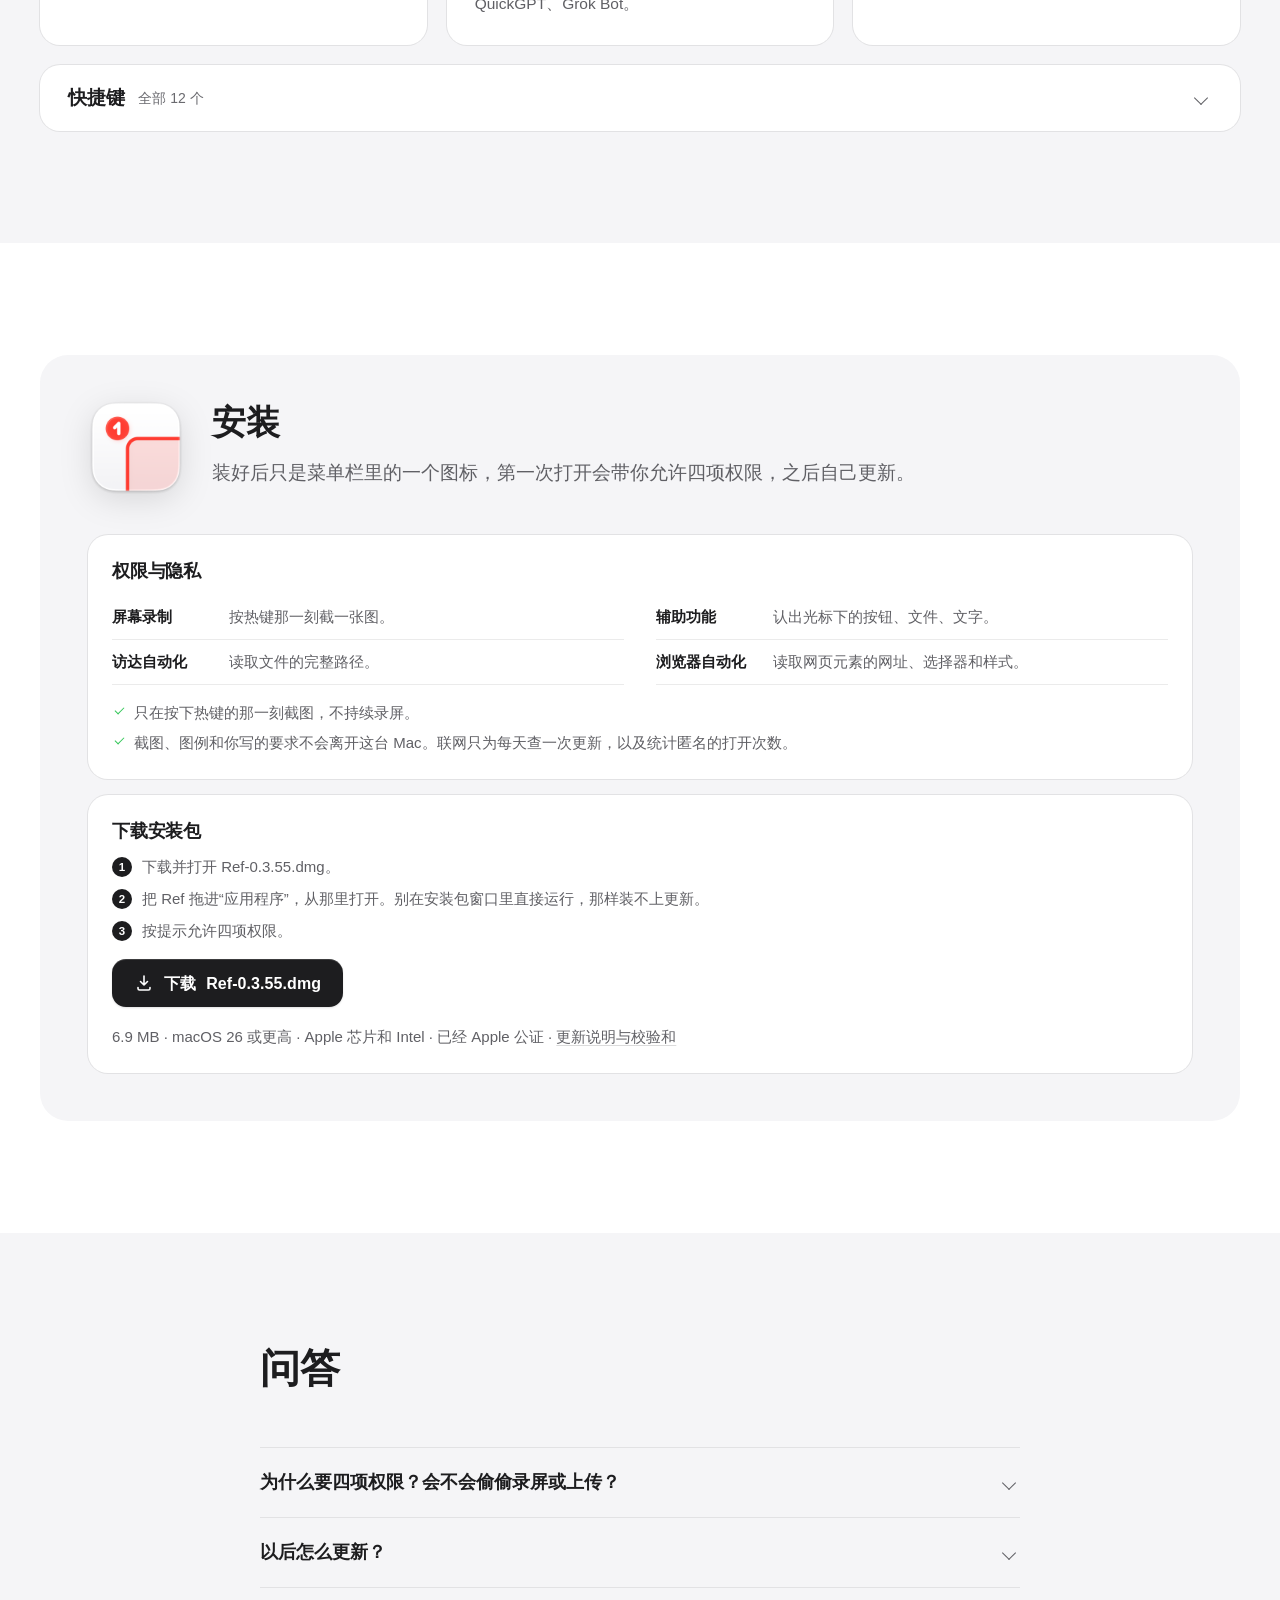
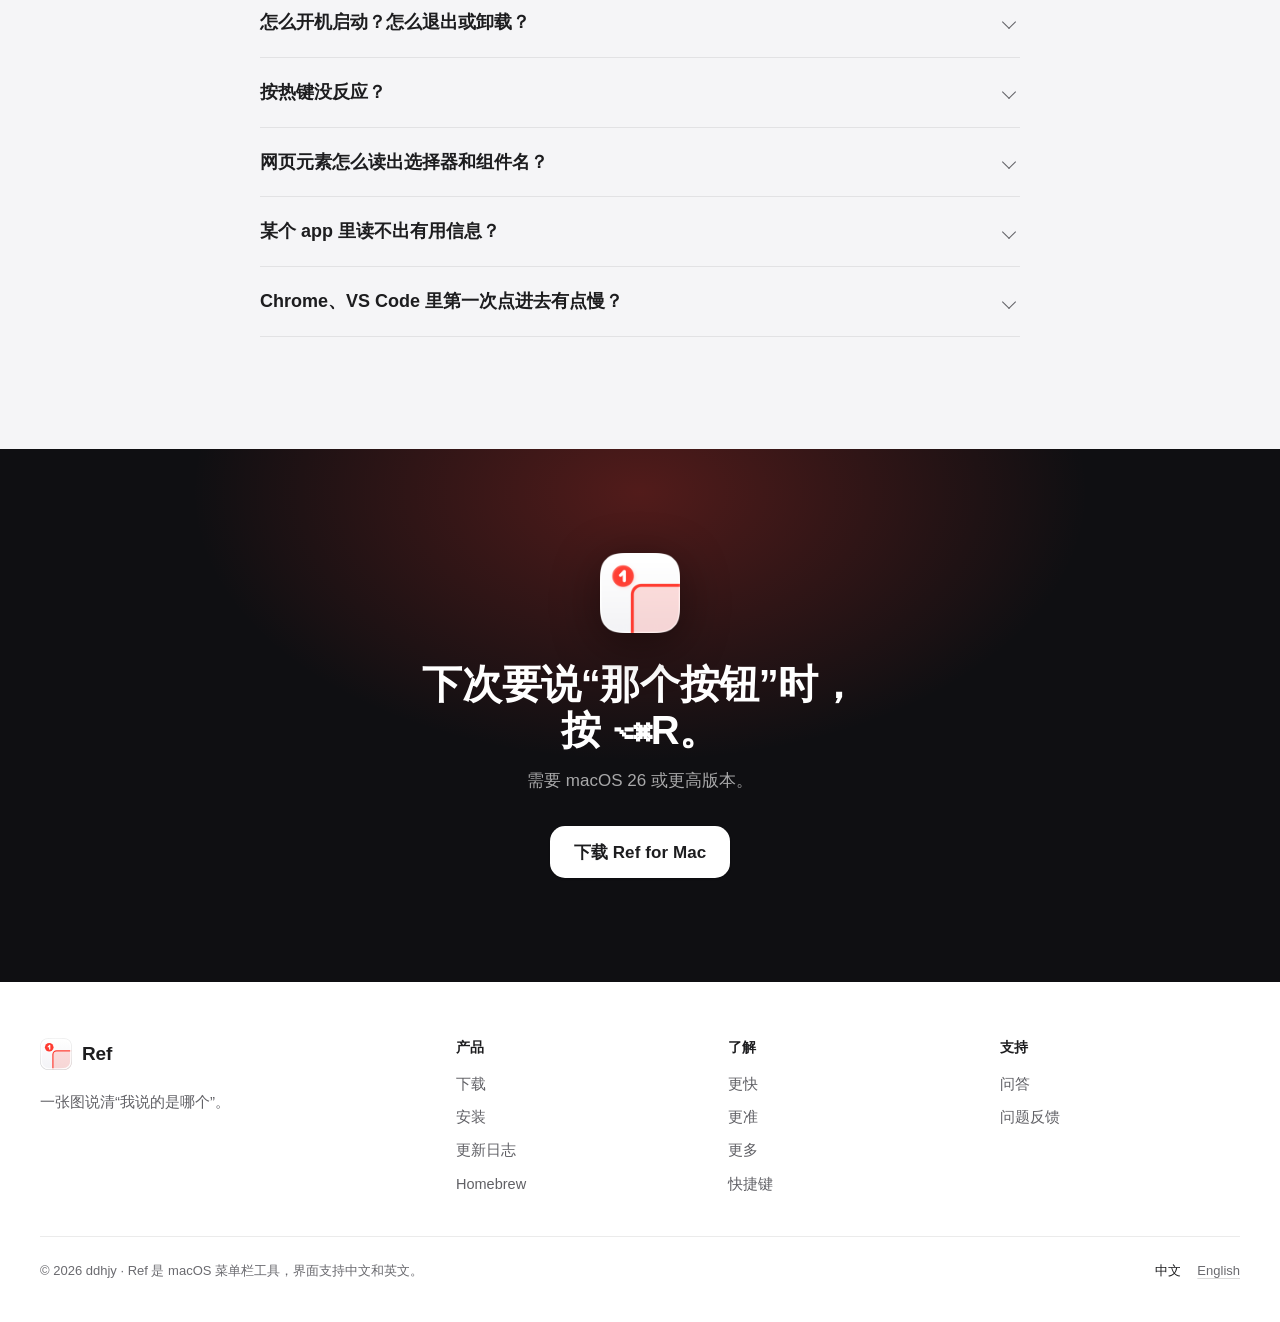
==== commit 923a4d86: "site: v0.3.55" ====
--- a/index.html
+++ b/index.html
@@ -49,7 +49,7 @@
   "operatingSystem": "macOS 26",
   "applicationCategory": "UtilitiesApplication",
   "description": "AI 友好的截图标注，住在 macOS 菜单栏里。按热键，点一下你想说的东西：Ref 自动贴住元素并编号，把你的要求、元素的路径和链接一起写进图里，放进剪贴板。",
-  "softwareVersion": "0.3.53",
+  "softwareVersion": "0.3.55",
   "downloadUrl": "https://github.com/ddhjy/ref-releases/releases/latest",
   "releaseNotes": "https://github.com/ddhjy/ref-releases/releases",
   "offers": { "@type": "Offer", "price": "0", "priceCurrency": "USD" },
@@ -507,13 +507,13 @@
         <div class="way">
           <h3>下载安装包</h3>
           <ol class="way-steps">
-            <li>下载并打开 <span data-dmg-name>Ref-0.3.53.dmg</span>。</li>
+            <li>下载并打开 <span data-dmg-name>Ref-0.3.55.dmg</span>。</li>
             <li>把 Ref 拖进“应用程序”，从那里打开。别在安装包窗口里直接运行，那样装不上更新。</li>
             <li>按提示允许四项权限。</li>
           </ol>
-          <a class="btn btn-primary" href="/download/Ref-0.3.53.dmg" data-download-dmg>
+          <a class="btn btn-primary" href="/download/Ref-0.3.55.dmg" data-download-dmg>
             <svg class="i" viewBox="0 0 20 20" aria-hidden="true"><path d="M10 3v9m0 0 3.5-3.5M10 12 6.5 8.5M4 14.5v1A1.5 1.5 0 0 0 5.5 17h9a1.5 1.5 0 0 0 1.5-1.5v-1"/></svg>
-            下载 <span data-dmg-name>Ref-0.3.53.dmg</span>
+            下载 <span data-dmg-name>Ref-0.3.55.dmg</span>
           </a>
           <p class="way-meta"><span data-dmg-size>6.9 MB</span> · macOS 26 或更高 · Apple 芯片和 Intel · 已经 Apple 公证 · <a href="https://github.com/ddhjy/ref-releases/releases/latest" data-release-link>更新说明与校验和</a></p>
         </div>
@@ -571,7 +571,7 @@
       <h2>下次要说“那个按钮”时，<br>按 ⌥⌘R。</h2>
       <p>需要 macOS 26 或更高版本。</p>
       <div class="cta">
-        <a class="btn btn-contrast btn-lg" href="/download/Ref-0.3.53.dmg" data-download-dmg>下载 Ref for Mac</a>
+        <a class="btn btn-contrast btn-lg" href="/download/Ref-0.3.55.dmg" data-download-dmg>下载 Ref for Mac</a>
       </div>
     </div>
   </div>
@@ -585,7 +585,7 @@
     </div>
     <nav aria-label="产品">
       <h3>产品</h3>
-      <a href="/download/Ref-0.3.53.dmg" data-download-dmg>下载</a>
+      <a href="/download/Ref-0.3.55.dmg" data-download-dmg>下载</a>
       <a href="#install">安装</a>
       <a href="https://github.com/ddhjy/ref-releases/releases">更新日志</a>
       <a href="https://github.com/ddhjy/homebrew-tap" rel="noopener">Homebrew</a>
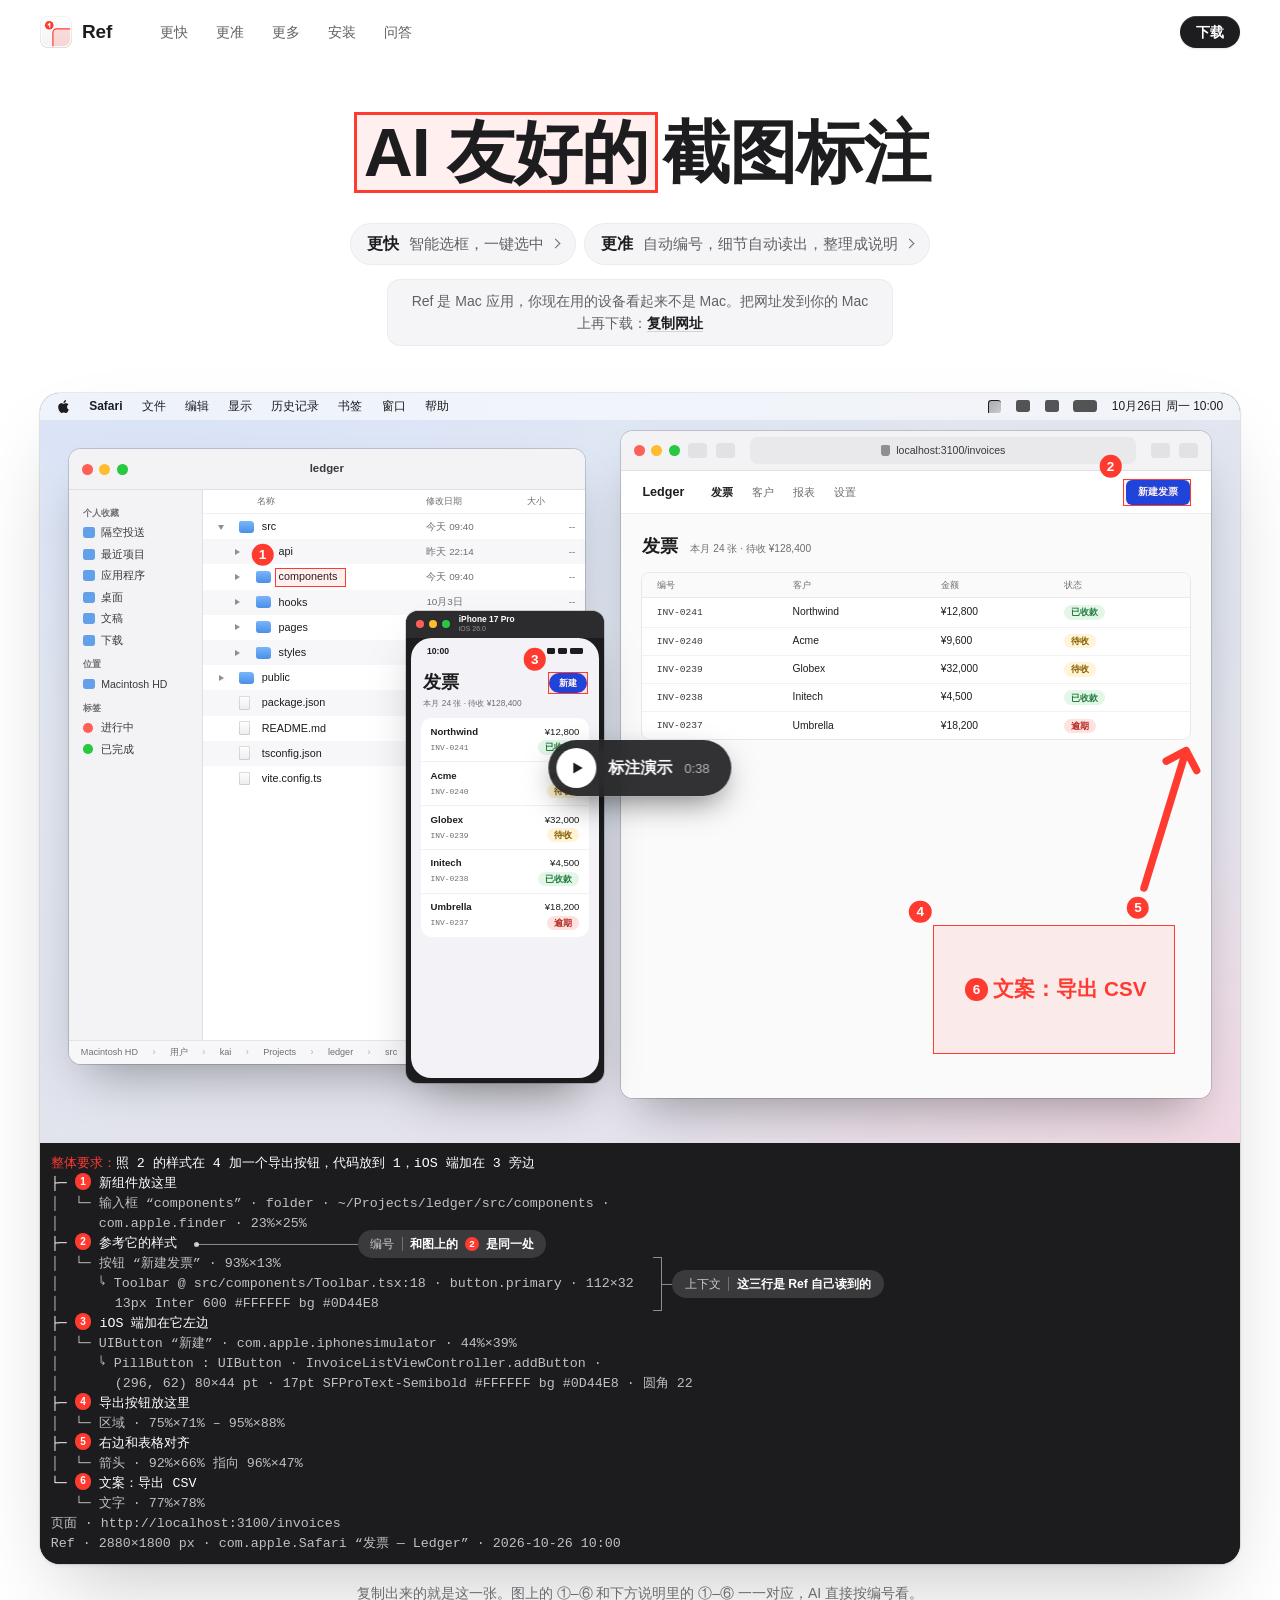
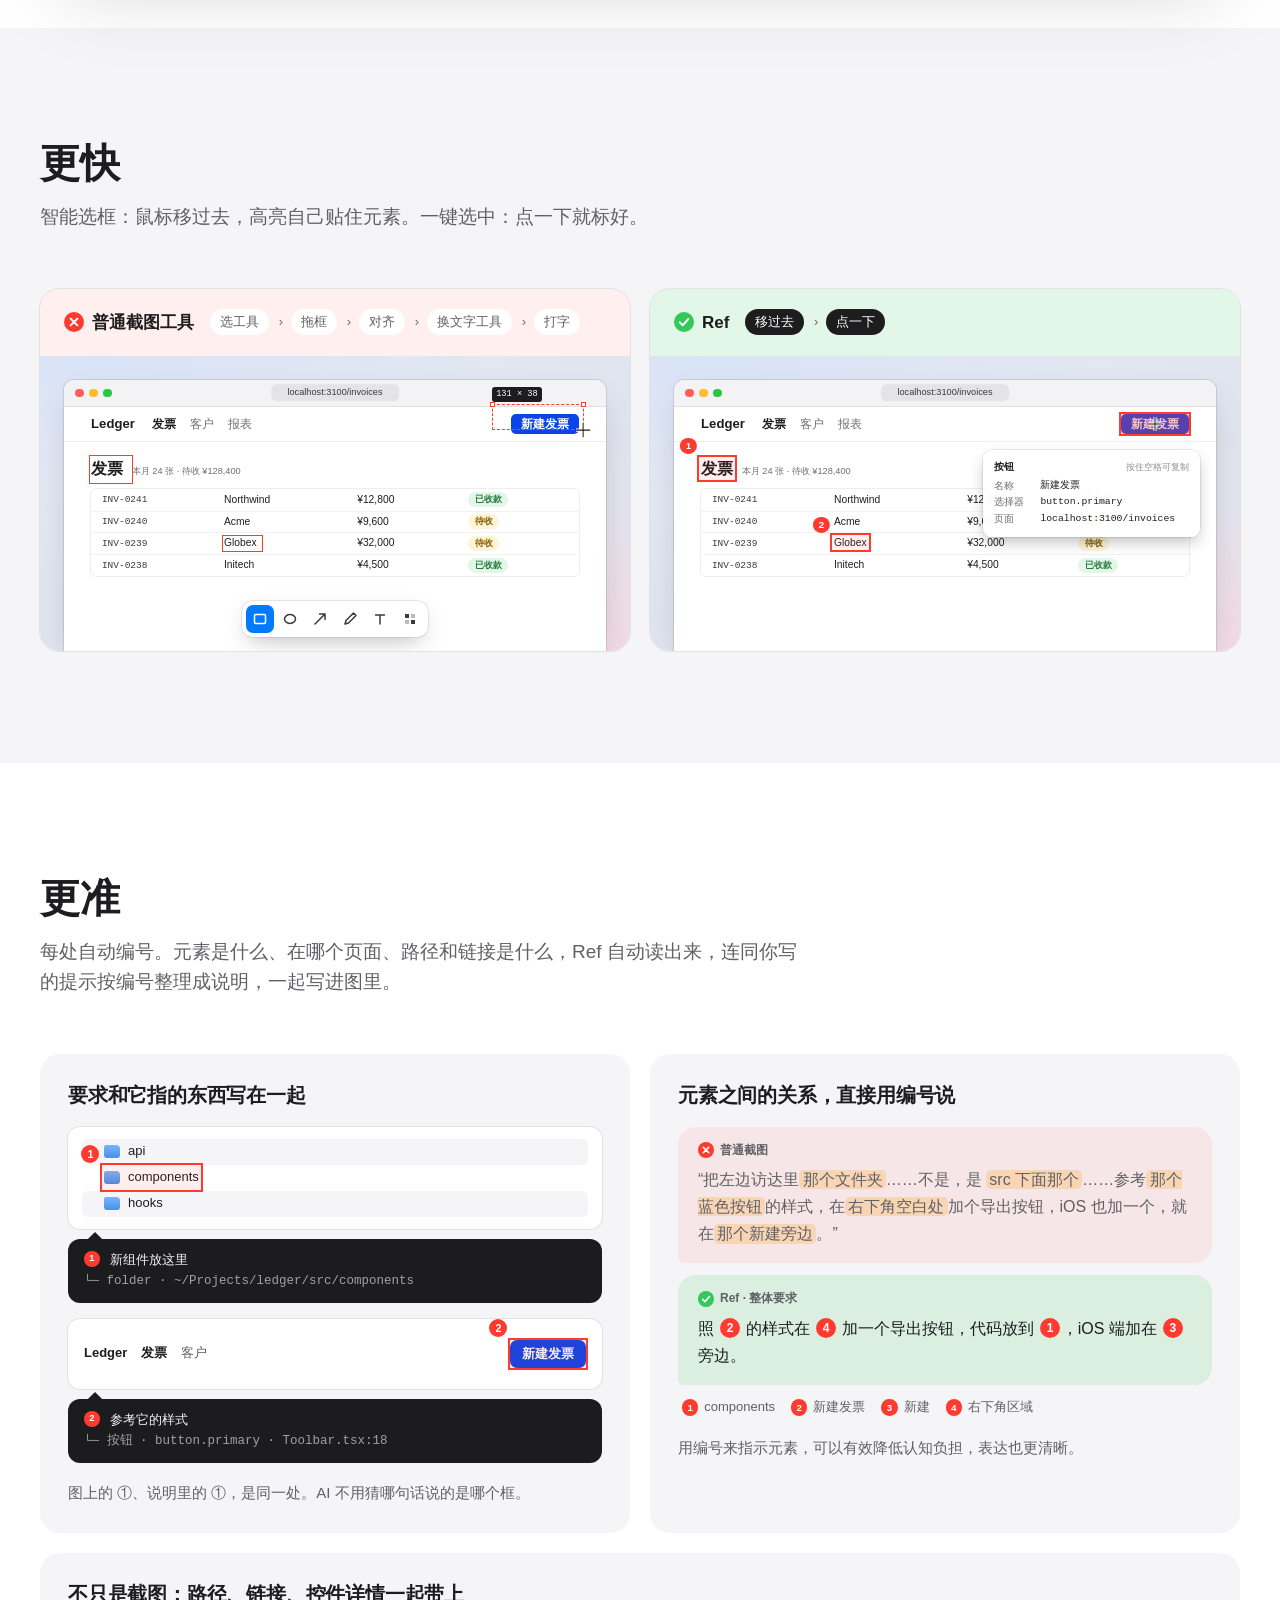
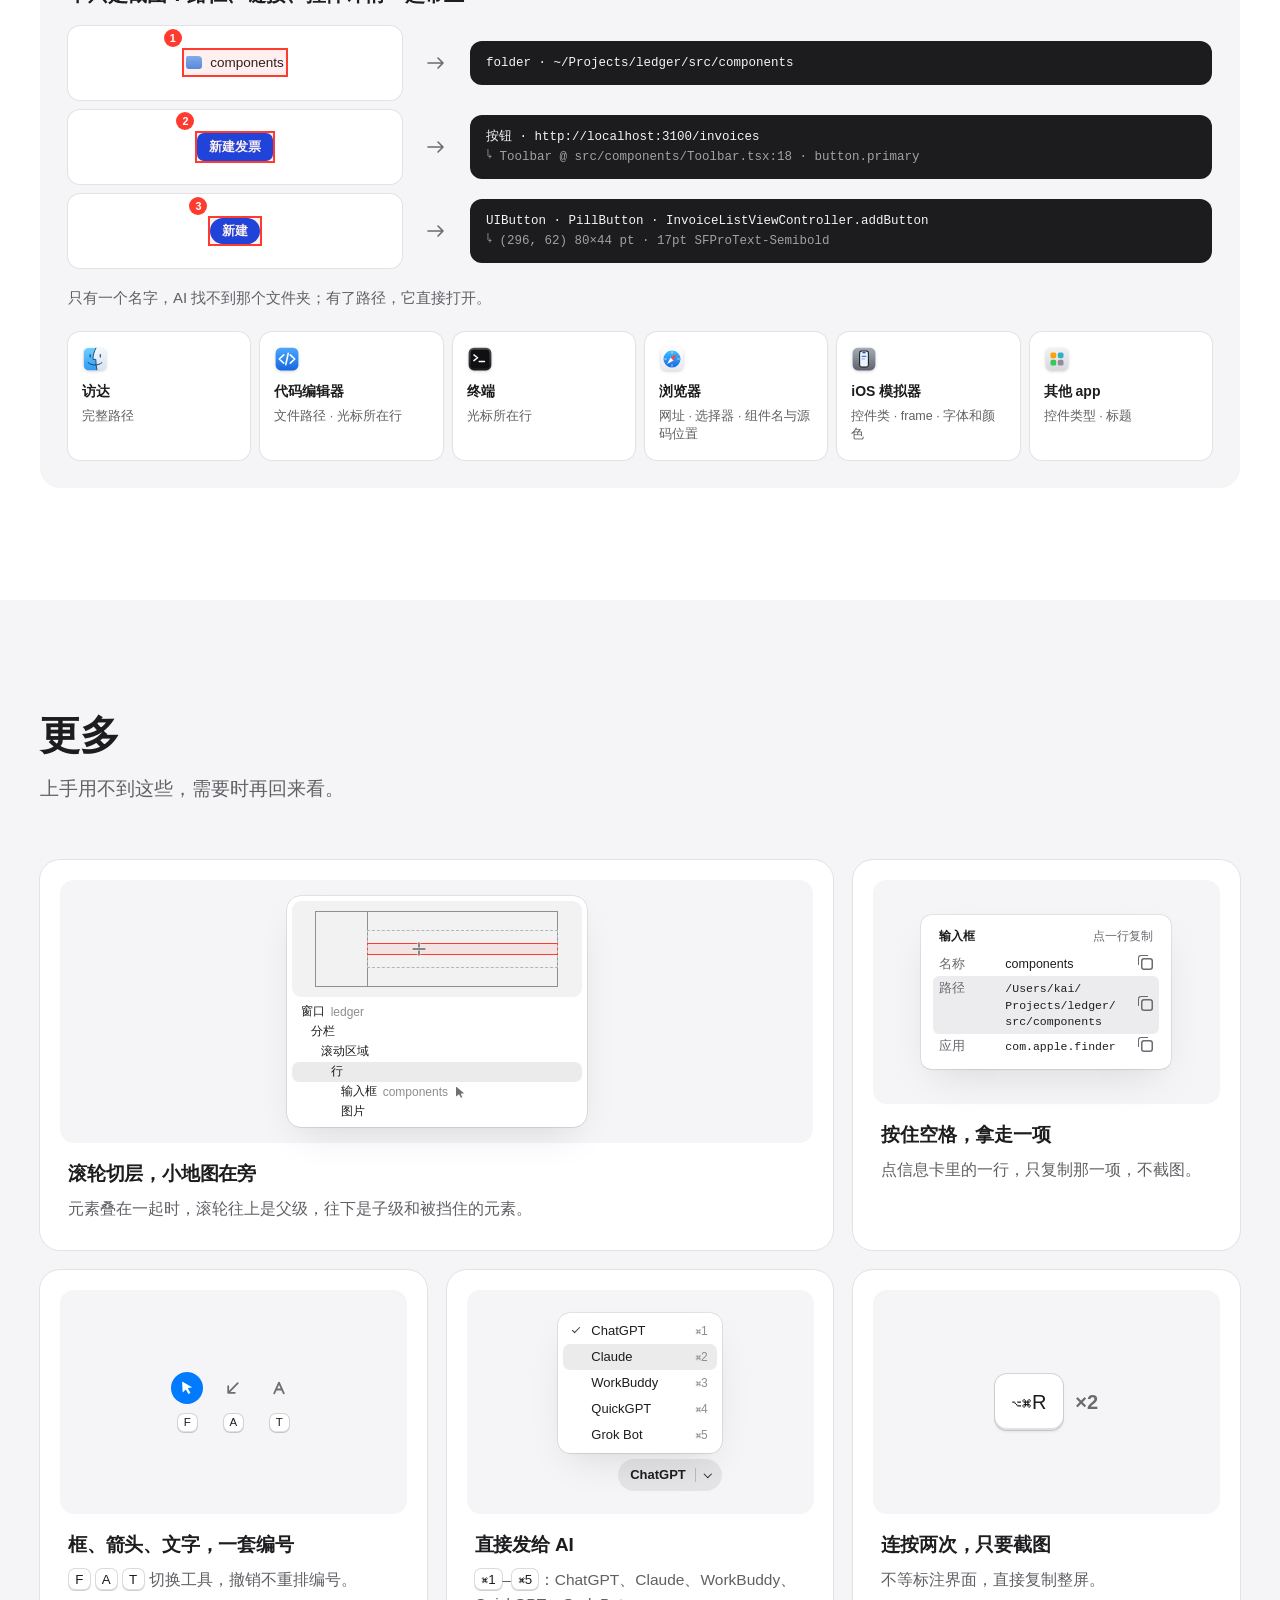
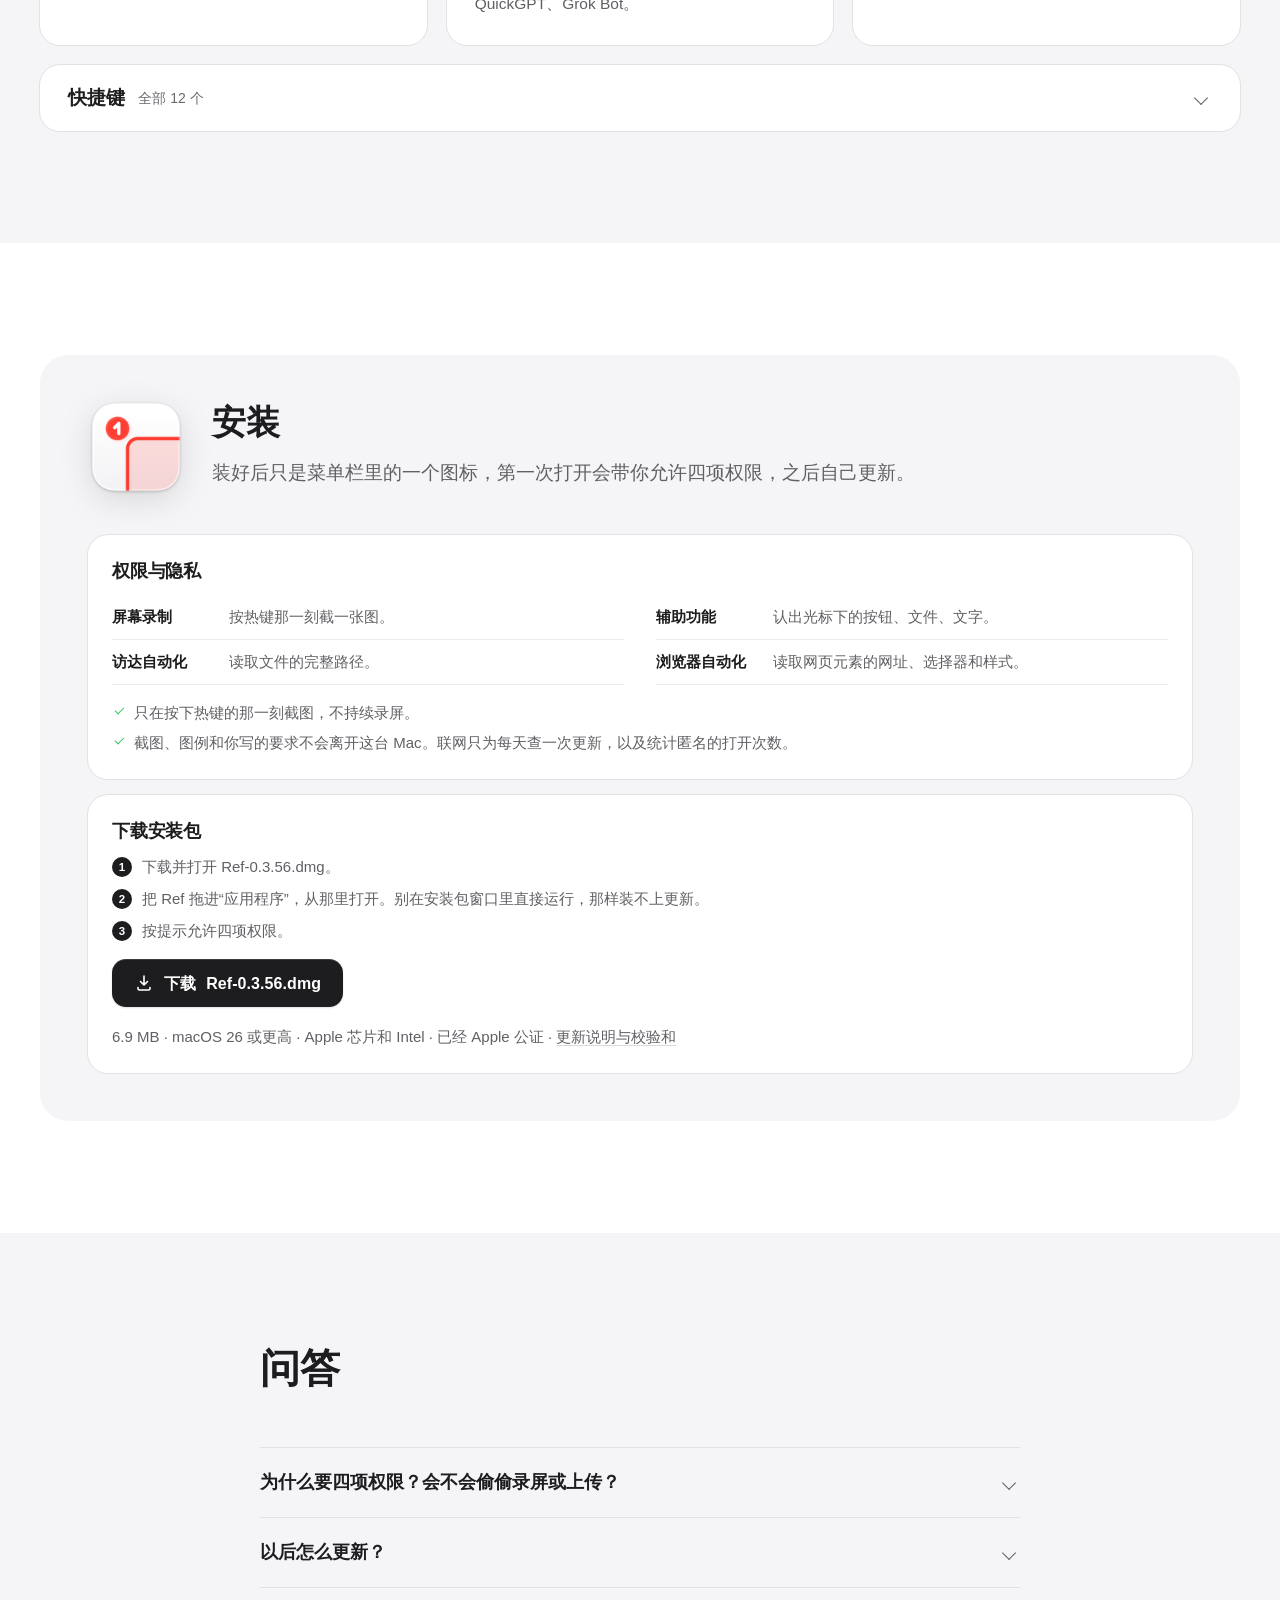
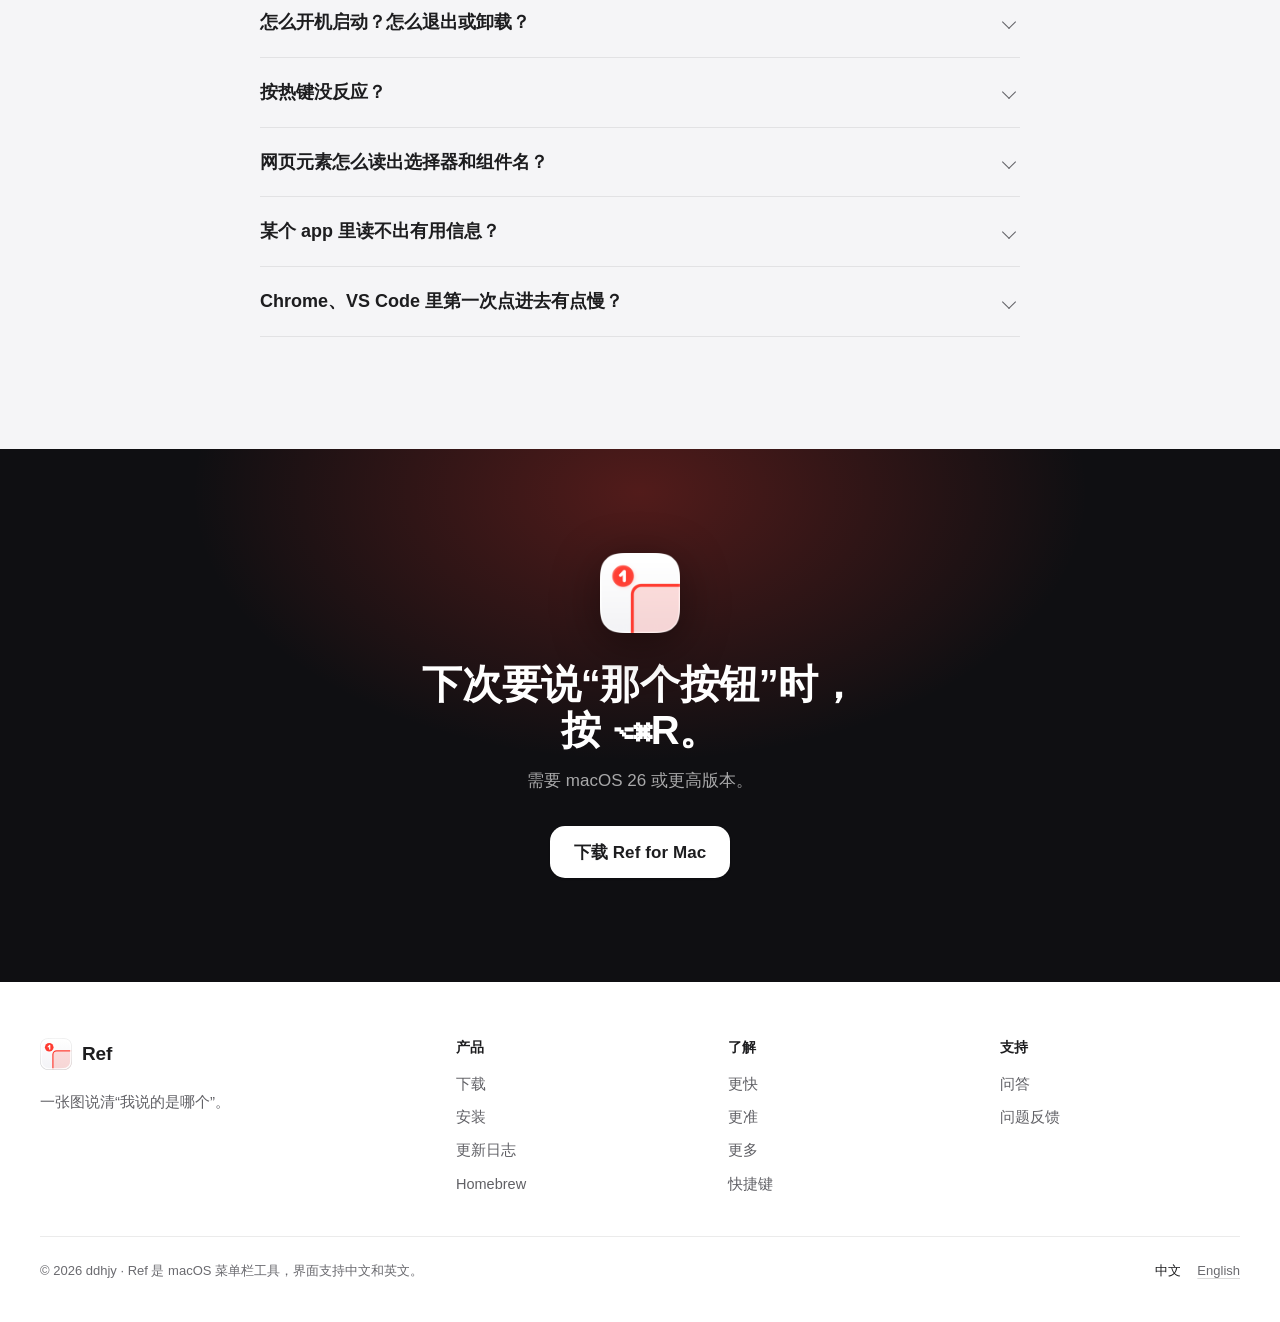
==== commit 5a3fc53e: "site: v0.3.56" ====
--- a/index.html
+++ b/index.html
@@ -49,7 +49,7 @@
   "operatingSystem": "macOS 26",
   "applicationCategory": "UtilitiesApplication",
   "description": "AI 友好的截图标注，住在 macOS 菜单栏里。按热键，点一下你想说的东西：Ref 自动贴住元素并编号，把你的要求、元素的路径和链接一起写进图里，放进剪贴板。",
-  "softwareVersion": "0.3.55",
+  "softwareVersion": "0.3.56",
   "downloadUrl": "https://github.com/ddhjy/ref-releases/releases/latest",
   "releaseNotes": "https://github.com/ddhjy/ref-releases/releases",
   "offers": { "@type": "Offer", "price": "0", "priceCurrency": "USD" },
@@ -507,13 +507,13 @@
         <div class="way">
           <h3>下载安装包</h3>
           <ol class="way-steps">
-            <li>下载并打开 <span data-dmg-name>Ref-0.3.55.dmg</span>。</li>
+            <li>下载并打开 <span data-dmg-name>Ref-0.3.56.dmg</span>。</li>
             <li>把 Ref 拖进“应用程序”，从那里打开。别在安装包窗口里直接运行，那样装不上更新。</li>
             <li>按提示允许四项权限。</li>
           </ol>
-          <a class="btn btn-primary" href="/download/Ref-0.3.55.dmg" data-download-dmg>
+          <a class="btn btn-primary" href="/download/Ref-0.3.56.dmg" data-download-dmg>
             <svg class="i" viewBox="0 0 20 20" aria-hidden="true"><path d="M10 3v9m0 0 3.5-3.5M10 12 6.5 8.5M4 14.5v1A1.5 1.5 0 0 0 5.5 17h9a1.5 1.5 0 0 0 1.5-1.5v-1"/></svg>
-            下载 <span data-dmg-name>Ref-0.3.55.dmg</span>
+            下载 <span data-dmg-name>Ref-0.3.56.dmg</span>
           </a>
           <p class="way-meta"><span data-dmg-size>6.9 MB</span> · macOS 26 或更高 · Apple 芯片和 Intel · 已经 Apple 公证 · <a href="https://github.com/ddhjy/ref-releases/releases/latest" data-release-link>更新说明与校验和</a></p>
         </div>
@@ -571,7 +571,7 @@
       <h2>下次要说“那个按钮”时，<br>按 ⌥⌘R。</h2>
       <p>需要 macOS 26 或更高版本。</p>
       <div class="cta">
-        <a class="btn btn-contrast btn-lg" href="/download/Ref-0.3.55.dmg" data-download-dmg>下载 Ref for Mac</a>
+        <a class="btn btn-contrast btn-lg" href="/download/Ref-0.3.56.dmg" data-download-dmg>下载 Ref for Mac</a>
       </div>
     </div>
   </div>
@@ -585,7 +585,7 @@
     </div>
     <nav aria-label="产品">
       <h3>产品</h3>
-      <a href="/download/Ref-0.3.55.dmg" data-download-dmg>下载</a>
+      <a href="/download/Ref-0.3.56.dmg" data-download-dmg>下载</a>
       <a href="#install">安装</a>
       <a href="https://github.com/ddhjy/ref-releases/releases">更新日志</a>
       <a href="https://github.com/ddhjy/homebrew-tap" rel="noopener">Homebrew</a>
